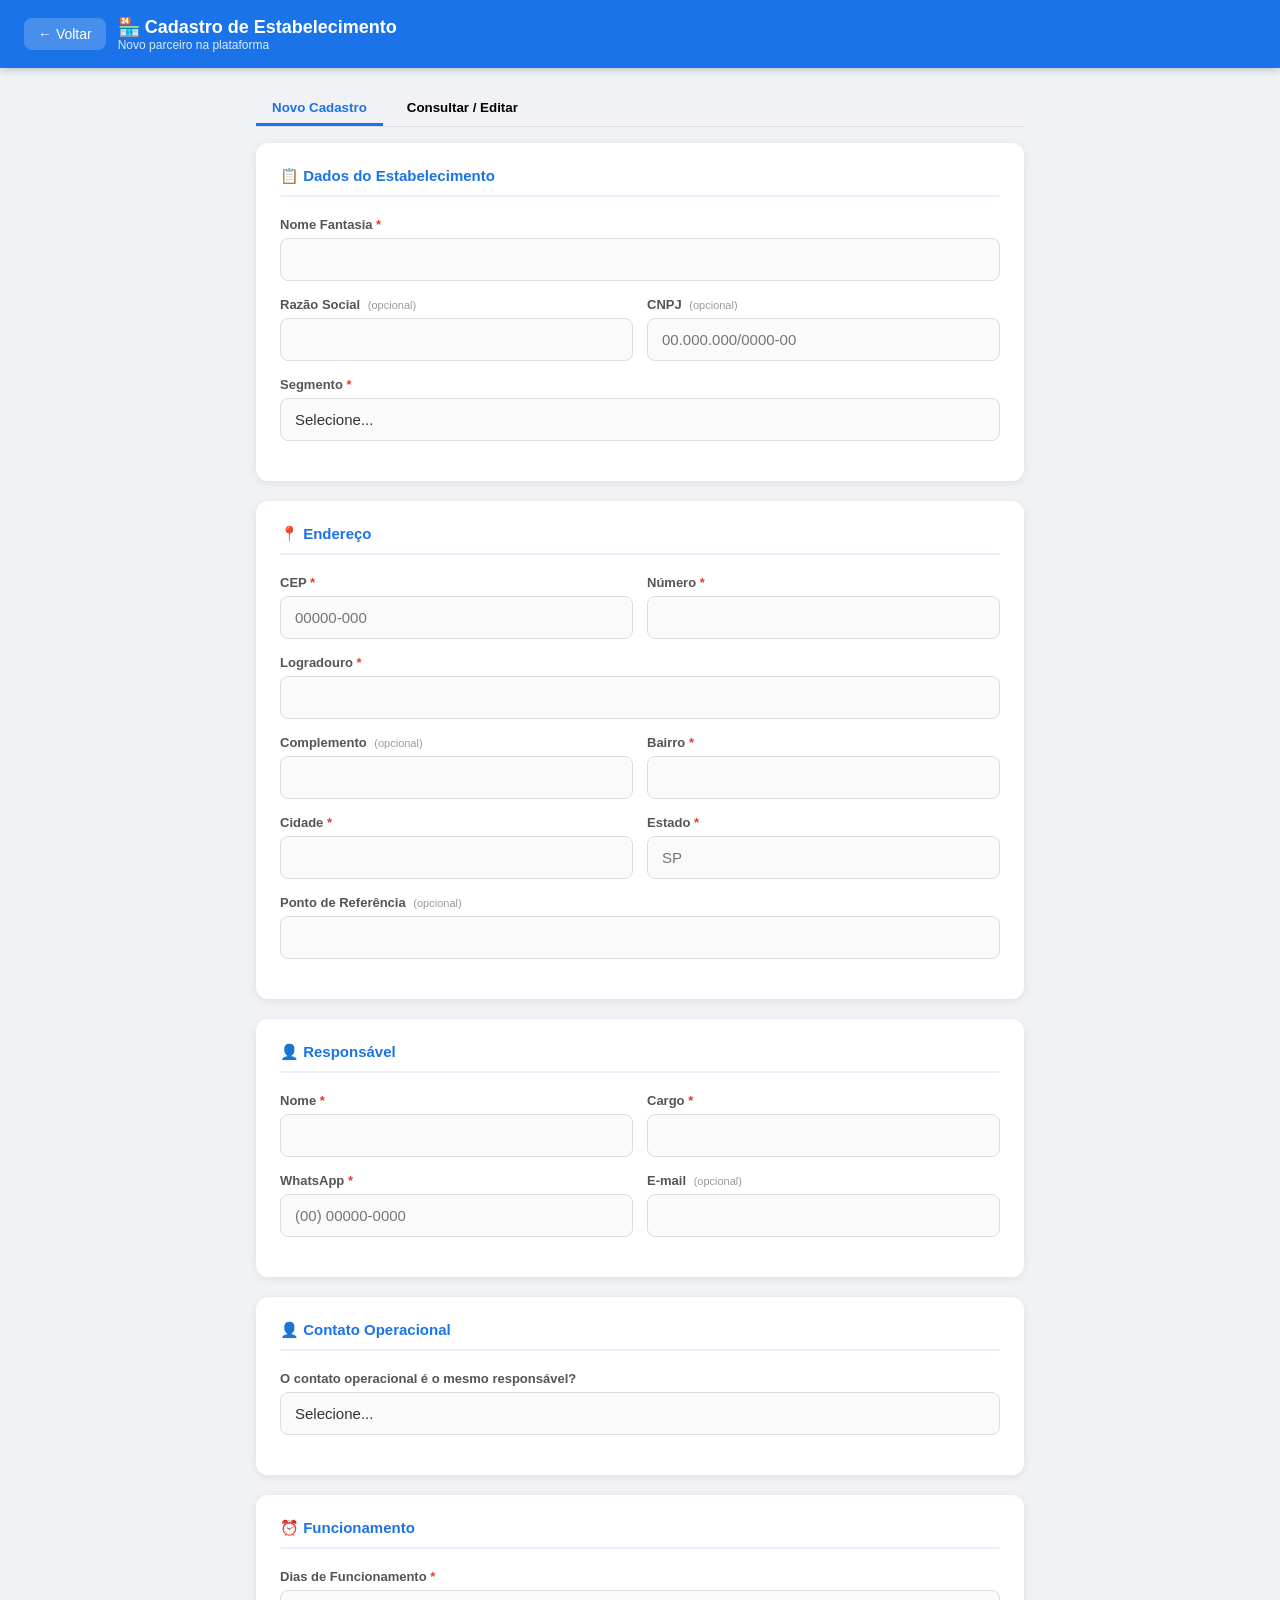
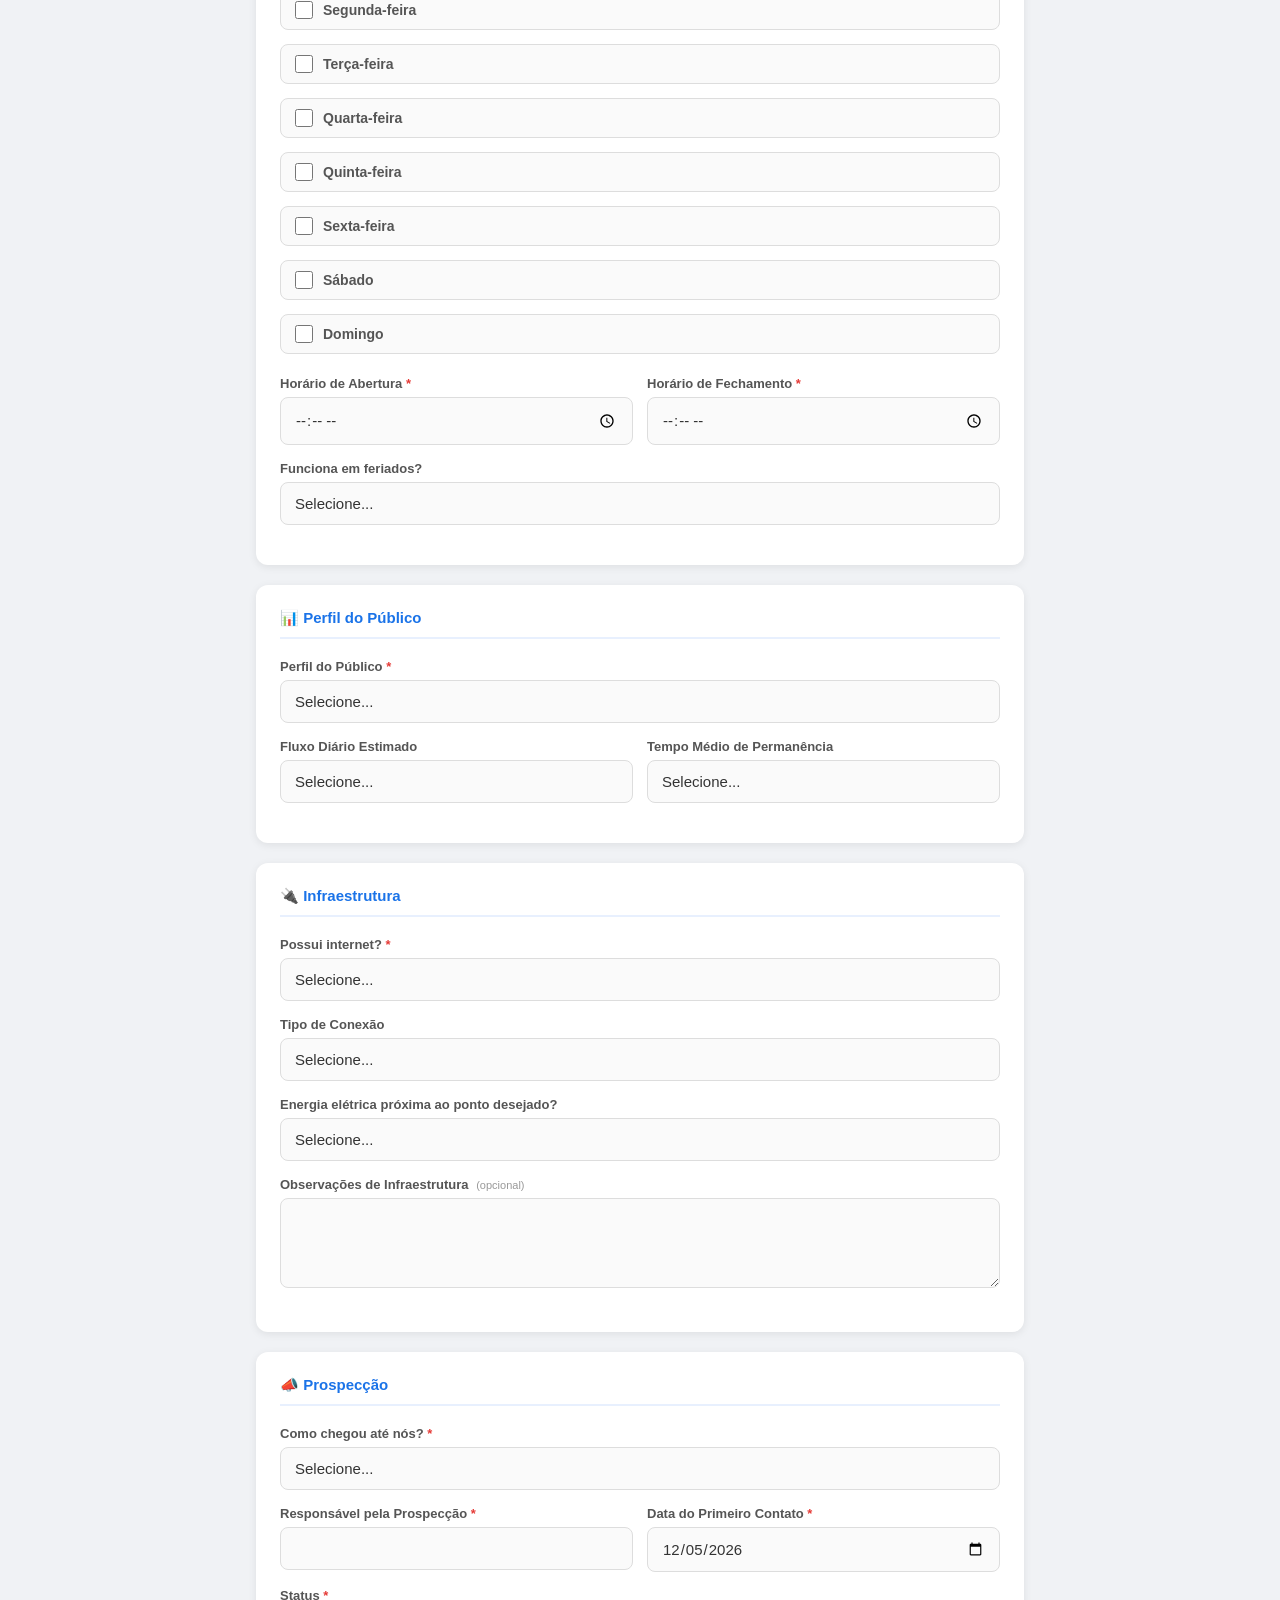
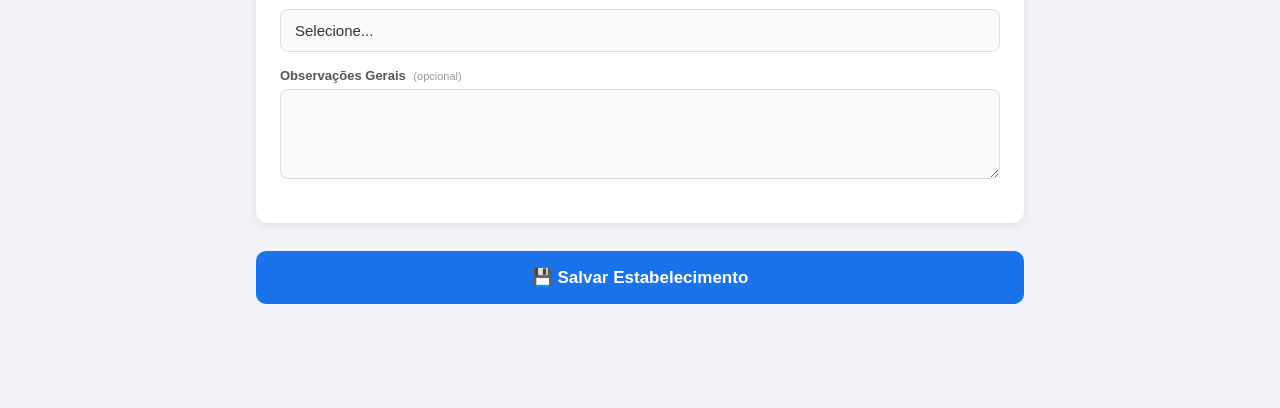
==== cadastro.html @ 08ea1323 "Update cadastro.html" ====
<!DOCTYPE html>
<html lang="pt-BR">
<head>
  <meta charset="UTF-8">
  <meta name="viewport" content="width=device-width, initial-scale=1.0">
  <title>Cadastro de Estabelecimento</title>
  <link rel="stylesheet" href="estilo.css">
  <style>
    .tabs {
      display: flex;
      gap: 8px;
      margin-bottom: 16px;
      border-bottom: 1px solid #ddd;
    }
    .tab-btn {
      padding: 8px 16px;
      border: none;
      background: transparent;
      cursor: pointer;
      font-weight: 600;
      border-bottom: 3px solid transparent;
    }
    .tab-btn.ativo {
      border-bottom-color: #1a73e8;
      color: #1a73e8;
    }
    .tab-conteudo {
      display: none;
    }
    .tab-conteudo.ativo {
      display: block;
    }
    table.listagem {
      width: 100%;
      border-collapse: collapse;
      margin-top: 8px;
      font-size: 14px;
    }
    table.listagem th, table.listagem td {
      border: 1px solid #eee;
      padding: 6px 8px;
      text-align: left;
    }
    table.listagem th {
      background: #f5f5f5;
    }
    table.listagem tr:hover {
      background: #f0f7ff;
      cursor: pointer;
    }
    .badge {
      display: inline-block;
      padding: 2px 8px;
      border-radius: 12px;
      font-size: 11px;
      background: #eee;
    }
    .badge-status {
      background: #e3f2fd;
      color: #1a73e8;
    }
    .badge-cidade {
      background: #f1f8e9;
      color: #558b2f;
    }
    .info-edicao {
      font-size: 12px;
      color: #555;
      margin-bottom: 8px;
    }
    .info-edicao span {
      font-weight: 600;
    }
    .btn-secundario {
      background: #fff;
      color: #1a73e8;
      border: 1px solid #1a73e8;
      padding: 6px 12px;
      border-radius: 4px;
      cursor: pointer;
      font-size: 13px;
      margin-left: 8px;
    }
  </style>
</head>
<body>

<div class="header">
  <button class="back-btn" onclick="location.href='index.html'">← Voltar</button>
  <div>
    <h1>🏪 Cadastro de Estabelecimento</h1>
    <div class="subtitle">Novo parceiro na plataforma</div>
  </div>
</div>

<div class="container">
  <div class="tabs">
    <button class="tab-btn ativo" data-tab="tab-novo">Novo Cadastro</button>
    <button class="tab-btn" data-tab="tab-consulta">Consultar / Editar</button>
  </div>

  <div id="alerta" class="alerta"></div>

  <!-- Aba Novo Cadastro -->
  <div id="tab-novo" class="tab-conteudo ativo">
    <div id="infoEdicao" class="info-edicao" style="display:none;">
      Editando estabelecimento <span id="infoEdicaoNome"></span> (ID: <span id="infoEdicaoId"></span>).
      <button type="button" class="btn-secundario" onclick="cancelarEdicao()">Cancelar edição</button>
    </div>

    <form id="formCadastro">

      <div class="card">
        <h2>📋 Dados do Estabelecimento</h2>
        <div class="form-group">
          <label>Nome Fantasia <span class="obrigatorio">*</span></label>
          <input type="text" id="nomeFantasia" required>
        </div>
        <div class="form-row">
          <div class="form-group">
            <label>Razão Social <span class="opcional">(opcional)</span></label>
            <input type="text" id="razaoSocial">
          </div>
          <div class="form-group">
            <label>CNPJ <span class="opcional">(opcional)</span></label>
            <input type="text" id="cnpj" placeholder="00.000.000/0000-00" maxlength="18"
              oninput="
                var v = this.value.replace(/\D/g,'').substring(0,14);
                if(v.length>12) v=v.replace(/^(\d{2})(\d{3})(\d{3})(\d{4})(\d{2})$/,'$1.$2.$3/$4-$5');
                else if(v.length>8) v=v.replace(/^(\d{2})(\d{3})(\d{3})(\d+)$/,'$1.$2.$3/$4');
                else if(v.length>5) v=v.replace(/^(\d{2})(\d{3})(\d+)$/,'$1.$2.$3');
                else if(v.length>2) v=v.replace(/^(\d{2})(\d+)$/,'$1.$2');
                this.value=v;
              ">
          </div>
        </div>
        <div class="form-group">
          <label>Segmento <span class="obrigatorio">*</span></label>
          <select id="segmento" required>
            <option value="">Selecione...</option>
            <option>Restaurante</option>
            <option>Lanchonete / Fast Food</option>
            <option>Padaria / Confeitaria</option>
            <option>Bar / Pub</option>
            <option>Salão de Beleza / Barbearia</option>
            <option>Academia / Fitness</option>
            <option>Clínica / Consultório</option>
            <option>Farmácia</option>
            <option>Supermercado / Mercado</option>
            <option>Loja de Roupas / Calçados</option>
            <option>Pet Shop</option>
            <option>Escola / Curso</option>
            <option>Hotel / Pousada</option>
            <option>Outro</option>
          </select>
        </div>
      </div>

      <div class="card">
        <h2>📍 Endereço</h2>
        <div class="form-row">
          <div class="form-group">
            <label>CEP <span class="obrigatorio">*</span></label>
            <input type="text" id="cep" required placeholder="00000-000" maxlength="9"
              oninput="
                var v = this.value.replace(/\D/g,'').substring(0,8);
                if(v.length>5) v=v.replace(/^(\d{5})(\d+)$/,'$1-$2');
                this.value=v;
                if(v.replace(/\D/g,'').length===8){
                  fetch('https://viacep.com.br/ws/'+v.replace(/\D/g,'')+'/json/')
                  .then(function(r){return r.json();})
                  .then(function(d){
                    if(!d.erro){
                      document.getElementById('logradouro').value=d.logradouro||'';
                      document.getElementById('bairro').value=d.bairro||'';
                      document.getElementById('cidade').value=d.localidade||'';
                      document.getElementById('estado').value=d.uf||'';
                      document.getElementById('numero').focus();
                    }
                  });
                }
              ">
          </div>
          <div class="form-group">
            <label>Número <span class="obrigatorio">*</span></label>
            <input type="text" id="numero" required>
          </div>
        </div>
        <div class="form-group">
          <label>Logradouro <span class="obrigatorio">*</span></label>
          <input type="text" id="logradouro" required>
        </div>
        <div class="form-row">
          <div class="form-group">
            <label>Complemento <span class="opcional">(opcional)</span></label>
            <input type="text" id="complemento">
          </div>
          <div class="form-group">
            <label>Bairro <span class="obrigatorio">*</span></label>
            <input type="text" id="bairro" required>
          </div>
        </div>
        <div class="form-row">
          <div class="form-group">
            <label>Cidade <span class="obrigatorio">*</span></label>
            <input type="text" id="cidade" required>
          </div>
          <div class="form-group">
            <label>Estado <span class="obrigatorio">*</span></label>
            <input type="text" id="estado" required maxlength="2" placeholder="SP">
          </div>
        </div>
        <div class="form-group">
          <label>Ponto de Referência <span class="opcional">(opcional)</span></label>
          <input type="text" id="pontoReferencia">
        </div>
      </div>

      <div class="card">
        <h2>👤 Responsável</h2>
        <div class="form-row">
          <div class="form-group">
            <label>Nome <span class="obrigatorio">*</span></label>
            <input type="text" id="nomeResponsavel" required>
          </div>
          <div class="form-group">
            <label>Cargo <span class="obrigatorio">*</span></label>
            <input type="text" id="cargoResponsavel" required>
          </div>
        </div>
        <div class="form-row">
          <div class="form-group">
            <label>WhatsApp <span class="obrigatorio">*</span></label>
            <input type="text" id="whatsappResponsavel" required placeholder="(00) 00000-0000" maxlength="15"
              oninput="
                var v = this.value.replace(/\D/g,'').substring(0,11);
                if(v.length===0){this.value='';return;}
                if(v.length<=2) v='('+v;
                else if(v.length<=6) v='('+v.substring(0,2)+') '+v.substring(2);
                else if(v.length<=10) v='('+v.substring(0,2)+') '+v.substring(2,6)+'-'+v.substring(6);
                else v='('+v.substring(0,2)+') '+v.substring(2,7)+'-'+v.substring(7);
                this.value=v;
              ">
          </div>
          <div class="form-group">
            <label>E-mail <span class="opcional">(opcional)</span></label>
            <input type="email" id="emailResponsavel">
          </div>
        </div>
      </div>

      <div class="card">
        <h2>👤 Contato Operacional</h2>
        <div class="form-group">
          <label>O contato operacional é o mesmo responsável?</label>
          <select id="contatoOpMesmo" onchange="
            document.getElementById('camposContatoOp').style.display =
              this.value === 'Não' ? 'block' : 'none';
          ">
            <option value="">Selecione...</option>
            <option value="Sim">Sim</option>
            <option value="Não">Não, informar outro contato</option>
          </select>
        </div>
        <div id="camposContatoOp" style="display:none;">
          <div class="form-row">
            <div class="form-group">
              <label>Nome do Contato Operacional</label>
              <input type="text" id="nomeContatoOp">
            </div>
            <div class="form-group">
              <label>Cargo</label>
              <input type="text" id="cargoContatoOp">
            </div>
          </div>
          <div class="form-row">
            <div class="form-group">
              <label>WhatsApp</label>
              <input type="text" id="whatsappContatoOp" placeholder="(00) 00000-0000" maxlength="15"
                oninput="
                  var v = this.value.replace(/\D/g,'').substring(0,11);
                  if(v.length===0){this.value='';return;}
                  if(v.length<=2) v='('+v;
                  else if(v.length<=6) v='('+v.substring(0,2)+') '+v.substring(2);
                  else if(v.length<=10) v='('+v.substring(0,2)+') '+v.substring(2,6)+'-'+v.substring(6);
                  else v='('+v.substring(0,2)+') '+v.substring(2,7)+'-'+v.substring(7);
                  this.value=v;
                ">
            </div>
            <div class="form-group">
              <label>E-mail <span class="opcional">(opcional)</span></label>
              <input type="email" id="emailContatoOp">
            </div>
          </div>
        </div>
      </div>

      <div class="card">
        <h2>⏰ Funcionamento</h2>
        <div class="form-group">
          <label>Dias de Funcionamento <span class="obrigatorio">*</span></label>
          <div class="checkbox-group">
            <label class="checkbox-item"><input type="checkbox" name="dias" value="Segunda"> Segunda-feira</label>
            <label class="checkbox-item"><input type="checkbox" name="dias" value="Terça"> Terça-feira</label>
            <label class="checkbox-item"><input type="checkbox" name="dias" value="Quarta"> Quarta-feira</label>
            <label class="checkbox-item"><input type="checkbox" name="dias" value="Quinta"> Quinta-feira</label>
            <label class="checkbox-item"><input type="checkbox" name="dias" value="Sexta"> Sexta-feira</label>
            <label class="checkbox-item"><input type="checkbox" name="dias" value="Sábado"> Sábado</label>
            <label class="checkbox-item"><input type="checkbox" name="dias" value="Domingo"> Domingo</label>
          </div>
        </div>
        <div class="form-row">
          <div class="form-group">
            <label>Horário de Abertura <span class="obrigatorio">*</span></label>
            <input type="time" id="horarioAbertura" required>
          </div>
          <div class="form-group">
            <label>Horário de Fechamento <span class="obrigatorio">*</span></label>
            <input type="time" id="horarioFechamento" required>
          </div>
        </div>
        <div class="form-group">
          <label>Funciona em feriados?</label>
          <select id="feriados">
            <option value="">Selecione...</option>
            <option>Sim, normalmente</option>
            <option>Sim, em horário reduzido</option>
            <option>Não</option>
            <option>Depende do feriado</option>
          </select>
        </div>
      </div>

      <div class="card">
        <h2>📊 Perfil do Público</h2>
        <div class="form-group">
          <label>Perfil do Público <span class="obrigatorio">*</span></label>
          <select id="perfilPublico" required>
            <option value="">Selecione...</option>
            <option>Classe A/B</option>
            <option>Classe B/C</option>
            <option>Classe C/D</option>
            <option>Misto</option>
          </select>
        </div>
        <div class="form-row">
          <div class="form-group">
            <label>Fluxo Diário Estimado</label>
            <select id="fluxoDiario">
              <option value="">Selecione...</option>
              <option>Até 50 pessoas</option>
              <option>50 a 100 pessoas</option>
              <option>100 a 300 pessoas</option>
              <option>300 a 500 pessoas</option>
              <option>Mais de 500 pessoas</option>
            </select>
          </div>
          <div class="form-group">
            <label>Tempo Médio de Permanência</label>
            <select id="tempoPermanencia">
              <option value="">Selecione...</option>
              <option>Menos de 5 minutos</option>
              <option>5 a 15 minutos</option>
              <option>15 a 30 minutos</option>
              <option>30 a 60 minutos</option>
              <option>Mais de 1 hora</option>
            </select>
          </div>
        </div>
      </div>

      <div class="card">
        <h2>🔌 Infraestrutura</h2>
        <div class="form-group">
          <label>Possui internet? <span class="obrigatorio">*</span></label>
          <select id="internet" required>
            <option value="">Selecione...</option>
            <option>Sim</option>
            <option>Não</option>
            <option>Não sei</option>
          </select>
        </div>
        <div class="form-group">
          <label>Tipo de Conexão</label>
          <select id="tipoConexao">
            <option value="">Selecione...</option>
            <option>Wi-Fi</option>
            <option>Cabo (Ethernet)</option>
            <option>Ambos</option>
            <option>4G/5G</option>
          </select>
        </div>
        <div class="form-group">
          <label>Energia elétrica próxima ao ponto desejado?</label>
          <select id="energiaProxima">
            <option value="">Selecione...</option>
            <option>Sim</option>
            <option>Não</option>
            <option>Não sei</option>
          </select>
        </div>
        <div class="form-group">
          <label>Observações de Infraestrutura <span class="opcional">(opcional)</span></label>
          <textarea id="obsInfraestrutura"></textarea>
        </div>
      </div>

      <div class="card">
        <h2>📣 Prospecção</h2>
        <div class="form-group">
          <label>Como chegou até nós? <span class="obrigatorio">*</span></label>
          <select id="comoChegou" required>
            <option value="">Selecione...</option>
            <option>Indicação</option>
            <option>Prospecção ativa</option>
            <option>Redes sociais</option>
            <option>Google</option>
            <option>Evento</option>
            <option>Outro</option>
          </select>
        </div>
        <div class="form-row">
          <div class="form-group">
            <label>Responsável pela Prospecção <span class="obrigatorio">*</span></label>
            <input type="text" id="responsavelProspeccao" required>
          </div>
          <div class="form-group">
            <label>Data do Primeiro Contato <span class="obrigatorio">*</span></label>
            <input type="date" id="dataPrimeiroContato" required>
          </div>
        </div>
        <div class="form-group">
          <label>Status <span class="obrigatorio">*</span></label>
          <select id="status" required>
            <option value="">Selecione...</option>
            <option>Lead</option>
            <option>Em negociação</option>
            <option>Contrato assinado</option>
            <option>Instalado e ativo</option>
            <option>Cancelado</option>
            <option>Sem interesse</option>
          </select>
        </div>
        <div class="form-group">
          <label>Observações Gerais <span class="opcional">(opcional)</span></label>
          <textarea id="observacoesGerais"></textarea>
        </div>
      </div>

      <button type="submit" class="btn-submit" id="btnSubmit">💾 Salvar Estabelecimento</button>
    </form>
  </div>

  <!-- Aba Consulta -->
  <div id="tab-consulta" class="tab-conteudo">
    <div class="card">
      <h2>📚 Estabelecimentos Cadastrados</h2>
      <div class="form-row">
        <div class="form-group">
          <label>Filtrar por nome</label>
          <input type="text" id="filtroNome" placeholder="Digite parte do nome">
        </div>
        <div class="form-group">
          <label>Filtrar por cidade</label>
          <input type="text" id="filtroCidade" placeholder="Digite parte da cidade">
        </div>
      </div>
      <div id="listaContainer">
        <table class="listagem" id="tabelaEstabelecimentos">
          <thead>
            <tr>
              <th>ID</th>
              <th>Nome Fantasia</th>
              <th>Cidade/UF</th>
              <th>Segmento</th>
              <th>Status</th>
            </tr>
          </thead>
          <tbody>
            <tr><td colspan="5">Carregando...</td></tr>
          </tbody>
        </table>
        <div class="hint">Clique em uma linha para carregar o cadastro na aba "Novo Cadastro" e editar.</div>
      </div>
    </div>
  </div>
</div>

<script>
  var API_URL = 'https://script.google.com/macros/s/AKfycbwtA46Q55_pTTPzTh9aXjQh2syF27IYWk0ZRO50KNhCmEdfOQtKqZ8pKazn7l9mvFuAeg/exec';

  var linhaEmEdicao = null;
  var idEmEdicao    = null;

  document.getElementById('dataPrimeiroContato').value =
    new Date().toISOString().split('T')[0];

  function getCheckboxValues(name) {
    return Array.from(document.querySelectorAll('input[name="' + name + '"]:checked'))
      .map(function(cb) { return cb.value; }).join(', ');
  }

  function setCheckboxValues(name, csv) {
    var valores = (csv || '').split(',').map(function(v){return v.trim();}).filter(Boolean);
    document.querySelectorAll('input[name="' + name + '"]').forEach(function(cb){
      cb.checked = valores.indexOf(cb.value) !== -1;
    });
  }

  function trocarTab(idTab) {
    document.querySelectorAll('.tab-btn').forEach(function(b){
      b.classList.toggle('ativo', b.dataset.tab === idTab);
    });
    document.querySelectorAll('.tab-conteudo').forEach(function(div){
      div.classList.toggle('ativo', div.id === idTab);
    });
  }

  document.querySelectorAll('.tab-btn').forEach(function(btn){
    btn.addEventListener('click', function(){
      trocarTab(this.dataset.tab);
    });
  });

  function cancelarEdicao() {
    linhaEmEdicao = null;
    idEmEdicao    = null;
    document.getElementById('infoEdicao').style.display = 'none';
    document.getElementById('formCadastro').reset();
    document.getElementById('camposContatoOp').style.display = 'none';
    document.getElementById('dataPrimeiroContato').value =
      new Date().toISOString().split('T')[0];
    document.getElementById('btnSubmit').textContent = '💾 Salvar Estabelecimento';
  }

  function carregarListaEstabelecimentos() {
    var tbody = document.querySelector('#tabelaEstabelecimentos tbody');
    tbody.innerHTML = '<tr><td colspan="5">Carregando...</td></tr>';

    fetch(API_URL, { method: 'POST', body: JSON.stringify({ acao: 'listarEstabelecimentos' }) })
      .then(function(r){ return r.json(); })
      .then(function(resp){
        if (!resp.sucesso) {
          tbody.innerHTML = '<tr><td colspan="5">Erro ao carregar: ' + resp.mensagem + '</td></tr>';
          return;
        }
        var lista = resp.estabelecimentos || [];
        if (lista.length === 0) {
          tbody.innerHTML = '<tr><td colspan="5">Nenhum estabelecimento cadastrado.</td></tr>';
          return;
        }
        renderTabela(lista);
      })
      .catch(function(err){
        tbody.innerHTML = '<tr><td colspan="5">Erro: ' + err.message + '</td></tr>';
      });
  }

  var listaGlobalEst = [];

  function renderTabela(lista) {
    listaGlobalEst = lista;
    var tbody = document.querySelector('#tabelaEstabelecimentos tbody');
    tbody.innerHTML = '';
    lista.forEach(function(est){
      var tr = document.createElement('tr');
      tr.innerHTML =
        '<td>' + est.id + '</td>' +
        '<td>' + est.nome + '</td>' +
        '<td><span class="badge badge-cidade">' + (est.cidade || '-') + ' / ' + (est.estado || '-') + '</span></td>' +
        '<td>' + (est.segmento || '-') + '</td>' +
        '<td><span class="badge badge-status">' + (est.status || '-') + '</span></td>';
      tr.addEventListener('click', function(){
        editarEstabelecimento(est.linha, est.id, est.nome);
      });
      tbody.appendChild(tr);
    });
  }

  document.getElementById('filtroNome').addEventListener('input', aplicarFiltros);
  document.getElementById('filtroCidade').addEventListener('input', aplicarFiltros);

  function aplicarFiltros() {
    var nome   = document.getElementById('filtroNome').value.toLowerCase();
    var cidade = document.getElementById('filtroCidade').value.toLowerCase();
    var filtrada = listaGlobalEst.filter(function(e){
      var okNome   = !nome   || (e.nome   || '').toLowerCase().indexOf(nome)   !== -1;
      var okCidade = !cidade || (e.cidade || '').toLowerCase().indexOf(cidade) !== -1;
      return okNome && okCidade;
    });
    renderTabela(filtrada);
  }

  function editarEstabelecimento(linha, id, nome) {
    fetch(API_URL, { method: 'POST', body: JSON.stringify({ acao: 'buscarEstabelecimento', linha: linha }) })
      .then(function(r){ return r.json(); })
      .then(function(d){
        if (!d.sucesso) {
          alert('Erro ao carregar estabelecimento: ' + d.mensagem);
          return;
        }
        linhaEmEdicao = linha;
        idEmEdicao    = id;

        document.getElementById('infoEdicao').style.display = 'block';
        document.getElementById('infoEdicaoNome').textContent = nome;
        document.getElementById('infoEdicaoId').textContent   = id;
        document.getElementById('btnSubmit').textContent = '💾 Salvar Alterações';

        document.getElementById('nomeFantasia').value      = d['Nome Fantasia'] || '';
        document.getElementById('razaoSocial').value       = d['Razão Social'] || '';
        document.getElementById('cnpj').value              = d['CNPJ'] || '';
        document.getElementById('segmento').value          = d['Segmento'] || '';
        document.getElementById('cep').value               = d['CEP'] || '';
        document.getElementById('logradouro').value        = d['Logradouro'] || '';
        document.getElementById('numero').value            = d['Número'] || '';
        document.getElementById('complemento').value       = d['Complemento'] || '';
        document.getElementById('bairro').value            = d['Bairro'] || '';
        document.getElementById('cidade').value            = d['Cidade'] || '';
        document.getElementById('estado').value            = d['Estado'] || '';
        document.getElementById('pontoReferencia').value   = d['Ponto Referência'] || '';
        document.getElementById('nomeResponsavel').value   = d['Nome Responsável'] || '';
        document.getElementById('cargoResponsavel').value  = d['Cargo Responsável'] || '';
        document.getElementById('whatsappResponsavel').value = d['WhatsApp'] || '';
        document.getElementById('emailResponsavel').value  = d['Email'] || '';
        document.getElementById('contatoOpMesmo').value    = d['Contato Op Mesmo'] || '';

        document.getElementById('camposContatoOp').style.display =
          (d['Contato Op Mesmo'] === 'Não') ? 'block' : 'none';

        document.getElementById('nomeContatoOp').value     = d['Nome Contato Op'] || '';
        document.getElementById('cargoContatoOp').value    = d['Cargo Contato Op'] || '';
        document.getElementById('whatsappContatoOp').value = d['WhatsApp Op'] || '';
        document.getElementById('emailContatoOp').value    = d['Email Op'] || '';
        setCheckboxValues('dias', d['Dias Funcionamento'] || '');
        document.getElementById('horarioAbertura').value   = d['Abertura'] || '';
        document.getElementById('horarioFechamento').value = d['Fechamento'] || '';
        document.getElementById('feriados').value          = d['Feriados'] || '';
        document.getElementById('perfilPublico').value     = d['Perfil Público'] || '';
        document.getElementById('fluxoDiario').value       = d['Fluxo Diário'] || '';
        document.getElementById('tempoPermanencia').value  = d['Tempo Permanência'] || '';
        document.getElementById('internet').value          = d['Internet'] || '';
        document.getElementById('tipoConexao').value       = d['Tipo Conexão'] || '';
        document.getElementById('energiaProxima').value    = d['Energia Próxima'] || '';
        document.getElementById('obsInfraestrutura').value = d['Obs Infraestrutura'] || '';
        document.getElementById('comoChegou').value        = d['Como Chegou'] || '';
        document.getElementById('responsavelProspeccao').value = d['Responsável Prospecção'] || '';
        document.getElementById('dataPrimeiroContato').value   = d['Data Primeiro Contato'] || '';
        document.getElementById('status').value            = d['Status'] || '';
        document.getElementById('observacoesGerais').value = d['Observações'] || '';

        trocarTab('tab-novo');
        window.scrollTo(0, 0);
      })
      .catch(function(err){
        alert('Erro ao buscar dados: ' + err.message);
      });
  }

  document.getElementById('formCadastro').addEventListener('submit', function(e) {
    e.preventDefault();
    var btn    = document.getElementById('btnSubmit');
    var alerta = document.getElementById('alerta');
    alerta.style.display = 'none';
    btn.disabled = true;
    btn.innerHTML = '<span class="loading"></span> Salvando...';

    var dados = {
      acao:                  linhaEmEdicao ? 'atualizarEstabelecimento' : 'salvarEstabelecimento',
      linha:                 linhaEmEdicao,
      nomeFantasia:          document.getElementById('nomeFantasia').value,
      razaoSocial:           document.getElementById('razaoSocial').value,
      cnpj:                  document.getElementById('cnpj').value,
      segmento:              document.getElementById('segmento').value,
      cep:                   document.getElementById('cep').value,
      logradouro:            document.getElementById('logradouro').value,
      numero:                document.getElementById('numero').value,
      complemento:           document.getElementById('complemento').value,
      bairro:                document.getElementById('bairro').value,
      cidade:                document.getElementById('cidade').value,
      estado:                document.getElementById('estado').value,
      pontoReferencia:       document.getElementById('pontoReferencia').value,
      nomeResponsavel:       document.getElementById('nomeResponsavel').value,
      cargoResponsavel:      document.getElementById('cargoResponsavel').value,
      whatsappResponsavel:   document.getElementById('whatsappResponsavel').value,
      emailResponsavel:      document.getElementById('emailResponsavel').value,
      contatoOpMesmo:        document.getElementById('contatoOpMesmo').value,
      nomeContatoOp:         document.getElementById('nomeContatoOp').value,
      cargoContatoOp:        document.getElementById('cargoContatoOp').value,
      whatsappContatoOp:     document.getElementById('whatsappContatoOp').value,
      emailContatoOp:        document.getElementById('emailContatoOp').value,
      diasFuncionamento:     getCheckboxValues('dias'),
      horarioAbertura:       document.getElementById('horarioAbertura').value,
      horarioFechamento:     document.getElementById('horarioFechamento').value,
      feriados:              document.getElementById('feriados').value,
      perfilPublico:         document.getElementById('perfilPublico').value,
      fluxoDiario:           document.getElementById('fluxoDiario').value,
      tempoPermanencia:      document.getElementById('tempoPermanencia').value,
      internet:              document.getElementById('internet').value,
      tipoConexao:           document.getElementById('tipoConexao').value,
      energiaProxima:        document.getElementById('energiaProxima').value,
      obsInfraestrutura:     document.getElementById('obsInfraestrutura').value,
      comoChegou:            document.getElementById('comoChegou').value,
      responsavelProspeccao: document.getElementById('responsavelProspeccao').value,
      dataPrimeiroContato:   document.getElementById('dataPrimeiroContato').value,
      status:                document.getElementById('status').value,
      observacoesGerais:     document.getElementById('observacoesGerais').value
    };

    fetch(API_URL, { method: 'POST', body: JSON.stringify(dados) })
      .then(function(r) { return r.json(); })
      .then(function(resultado) {
        if (resultado.sucesso) {
          alerta.className = 'alerta sucesso';
          alerta.innerHTML = '✅ ' + resultado.mensagem + (resultado.id ? ' | ID: ' + resultado.id : '');
          if (linhaEmEdicao) {
            carregarListaEstabelecimentos();
          } else {
            document.getElementById('formCadastro').reset();
            document.getElementById('camposContatoOp').style.display = 'none';
            document.getElementById('dataPrimeiroContato').value =
              new Date().toISOString().split('T')[0];
            carregarListaEstabelecimentos();
          }
          cancelarEdicao();
        } else {
          alerta.className = 'alerta erro';
          alerta.innerHTML = '❌ ' + resultado.mensagem;
        }
        alerta.style.display = 'block';
        window.scrollTo(0, 0);
        btn.disabled = false;
        btn.innerHTML = '💾 Salvar Estabelecimento';
      })
      .catch(function(err) {
        alerta.className = 'alerta erro';
        alerta.innerHTML = '❌ Erro de conexão: ' + err.message;
        alerta.style.display = 'block';
        btn.disabled = false;
        btn.innerHTML = '💾 Salvar Estabelecimento';
      });
  });

  carregarListaEstabelecimentos();
</script>
</body>
</html>
---- estilo.css ----
* { box-sizing: border-box; margin: 0; padding: 0; }
body { font-family: 'Segoe UI', sans-serif; background: #f0f2f5; color: #333; }
.header { background: #1a73e8; color: white; padding: 16px 24px; display: flex; align-items: center; gap: 12px; position: sticky; top: 0; z-index: 100; box-shadow: 0 2px 8px rgba(0,0,0,0.2); }
.header h1 { font-size: 18px; font-weight: 600; }
.header .subtitle { font-size: 12px; opacity: 0.85; }
.back-btn { background: rgba(255,255,255,0.2); border: none; color: white; padding: 8px 14px; border-radius: 8px; cursor: pointer; font-size: 14px; }
.container { max-width: 800px; margin: 24px auto; padding: 0 16px 80px; }
.grid { display: grid; grid-template-columns: 1fr 1fr; gap: 16px; margin-top: 8px; }
.card { background: white; border-radius: 12px; padding: 24px; margin-bottom: 20px; box-shadow: 0 2px 8px rgba(0,0,0,0.08); }
.card h2 { font-size: 15px; color: #1a73e8; margin-bottom: 20px; padding-bottom: 10px; border-bottom: 2px solid #e8f0fe; }
.card-menu { background: white; border-radius: 12px; padding: 24px; box-shadow: 0 2px 8px rgba(0,0,0,0.08); cursor: pointer; text-align: center; transition: transform 0.2s; }
.card-menu:hover { transform: translateY(-2px); box-shadow: 0 6px 16px rgba(0,0,0,0.12); }
.card-menu .icone { font-size: 48px; margin-bottom: 12px; }
.card-menu h2 { font-size: 16px; color: #1a73e8; margin-bottom: 8px; border: none; padding: 0; }
.card-menu p { color: #888; font-size: 13px; }
.form-group { margin-bottom: 16px; }
label { display: block; font-size: 13px; font-weight: 600; color: #555; margin-bottom: 6px; }
.obrigatorio { color: #e53935; }
.opcional { font-size: 11px; color: #999; font-weight: normal; margin-left: 4px; }
.hint { font-size: 12px; color: #999; margin-top: 4px; }
input[type="text"], input[type="email"], input[type="date"], input[type="time"], input[type="number"], select, textarea { width: 100%; padding: 12px 14px; border: 1.5px solid #ddd; border-radius: 8px; font-size: 15px; color: #333; background: #fafafa; -webkit-appearance: none; appearance: none; font-family: inherit; }
input:focus, select:focus, textarea:focus { border-color: #1a73e8; outline: none; background: white; box-shadow: 0 0 0 3px rgba(26,115,232,0.12); }
textarea { resize: vertical; min-height: 90px; }
.form-row { display: grid; grid-template-columns: 1fr 1fr; gap: 14px; }
@media (max-width: 600px) { .form-row { grid-template-columns: 1fr; } .grid { grid-template-columns: 1fr; } }
.checkbox-group, .radio-group { display: flex; flex-direction: column; gap: 8px; }
.checkbox-item, .radio-item { display: flex; align-items: center; gap: 10px; padding: 10px 14px; border: 1.5px solid #ddd; border-radius: 8px; background: #fafafa; cursor: pointer; font-size: 14px; }
.checkbox-item:hover, .radio-item:hover { border-color: #1a73e8; background: #e8f0fe; }
.checkbox-item input, .radio-item input { width: 18px; height: 18px; cursor: pointer; }
.secao-ponto { border: 2px dashed #1a73e8; border-radius: 12px; padding: 20px; margin-bottom: 16px; background: #f8faff; }
.secao-ponto h3 { color: #1a73e8; margin-bottom: 16px; font-size: 15px; }
.btn-add-ponto { width: 100%; padding: 14px; border: 2px dashed #1a73e8; border-radius: 8px; background: white; color: #1a73e8; font-size: 15px; font-weight: 600; cursor: pointer; margin-bottom: 20px; }
.btn-add-ponto:hover { background: #e8f0fe; }
.btn-remove { background: #fce8e6; color: #c62828; border: none; padding: 8px 14px; border-radius: 6px; font-size: 13px; cursor: pointer; margin-bottom: 12px; font-weight: 600; }
.btn-submit { width: 100%; padding: 16px; background: #1a73e8; color: white; border: none; border-radius: 10px; font-size: 17px; font-weight: 700; cursor: pointer; margin-top: 8px; font-family: inherit; }
.btn-submit:hover { background: #1557b0; }
.btn-submit:disabled { background: #aaa; cursor: not-allowed; }
.alerta { padding: 14px 18px; border-radius: 8px; margin-bottom: 20px; font-size: 15px; font-weight: 500; display: none; }
.alerta.sucesso { background: #e6f4ea; color: #1e7e34; border: 1px solid #a8d5b5; }
.alerta.erro { background: #fce8e6; color: #c62828; border: 1px solid #f5c6c6; }
.loading { display: inline-block; width: 16px; height: 16px; border: 3px solid rgba(255,255,255,0.4); border-top-color: white; border-radius: 50%; animation: spin 0.7s linear infinite; margin-right: 8px; vertical-align: middle; }
@keyframes spin { to { transform: rotate(360deg); } }
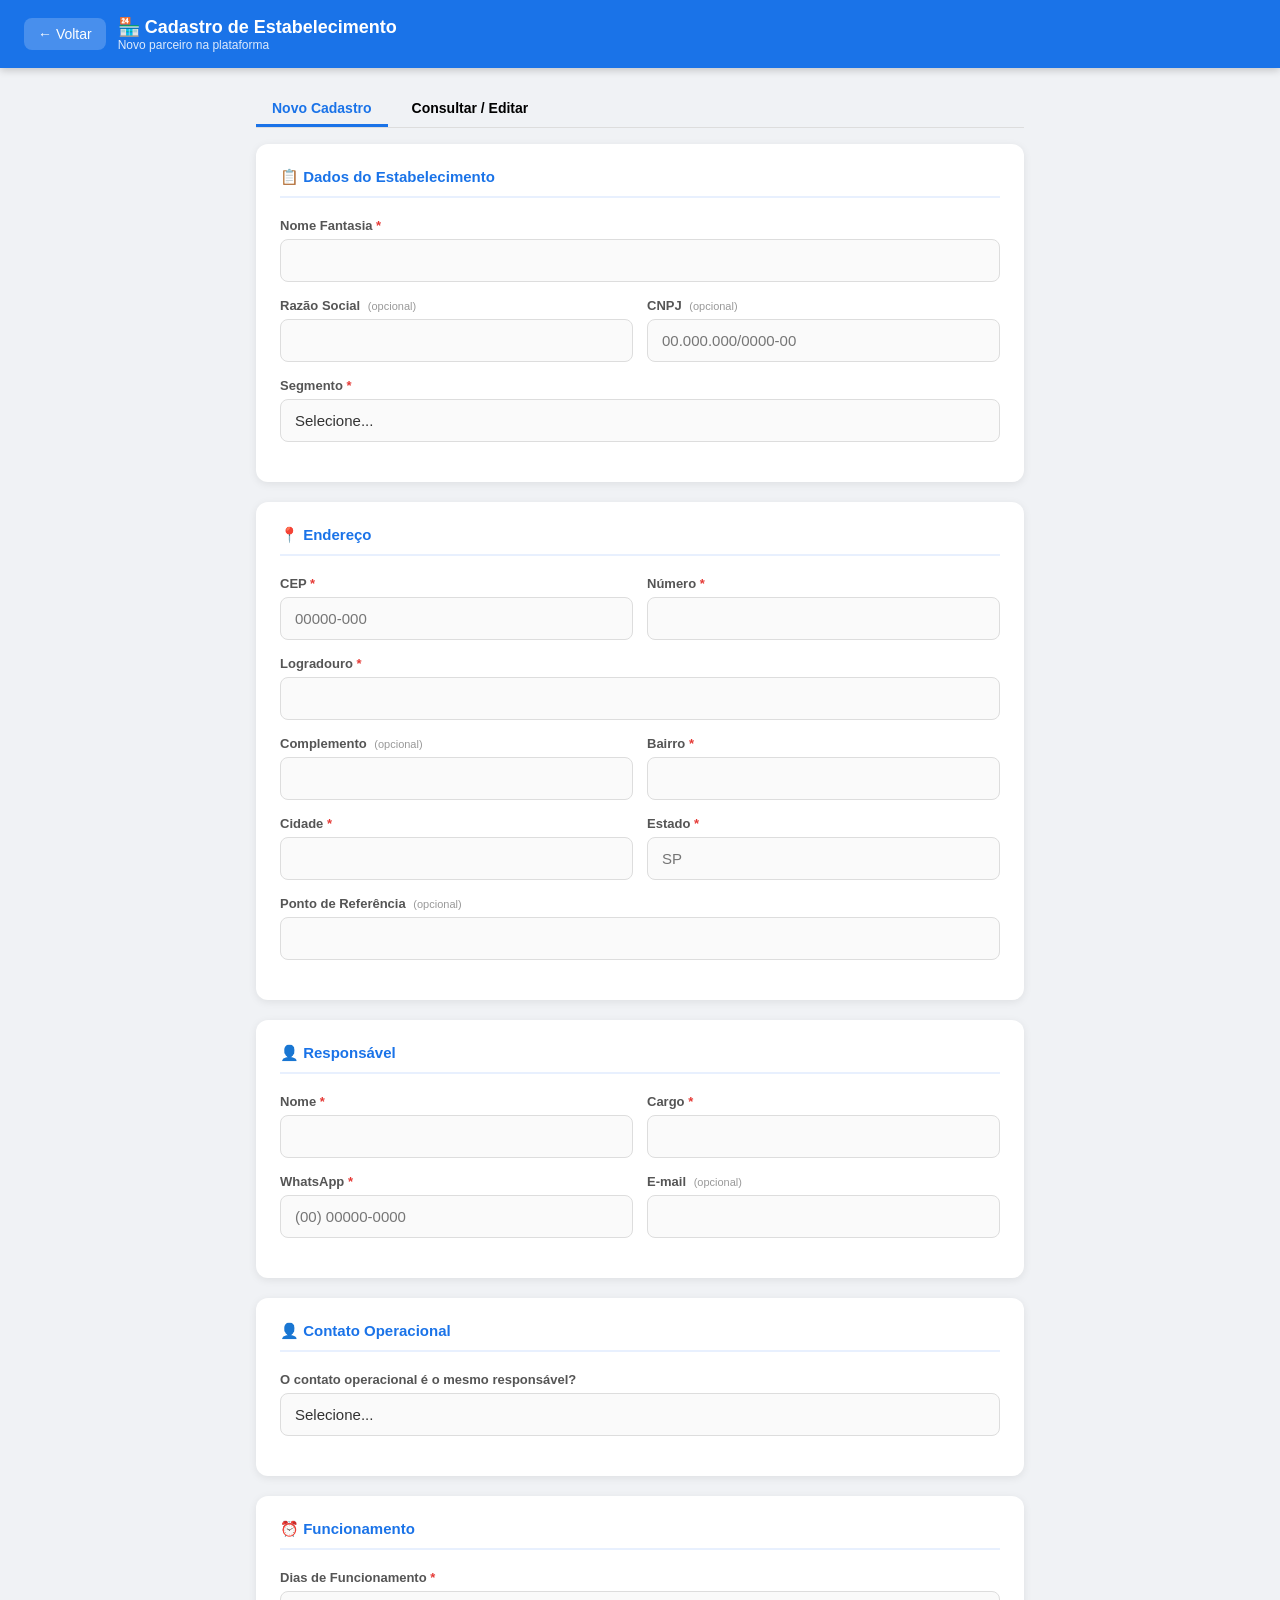
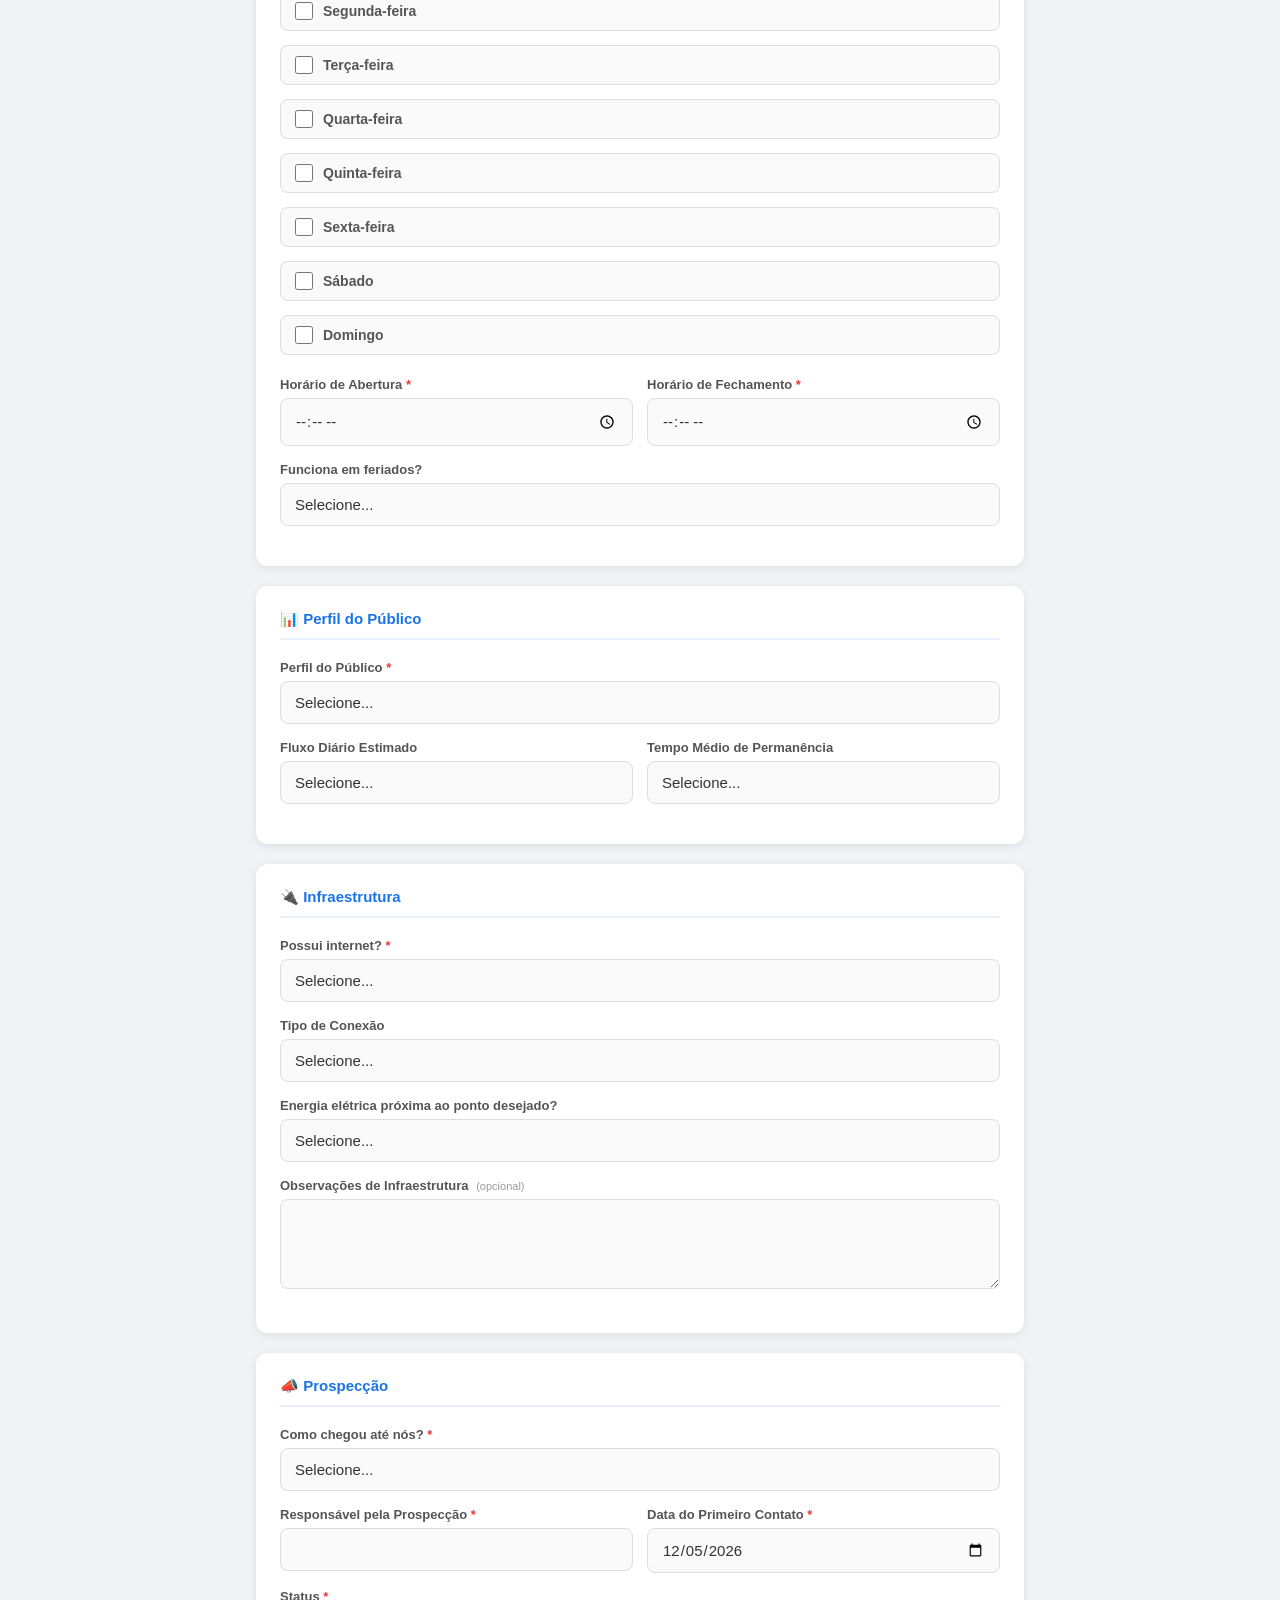
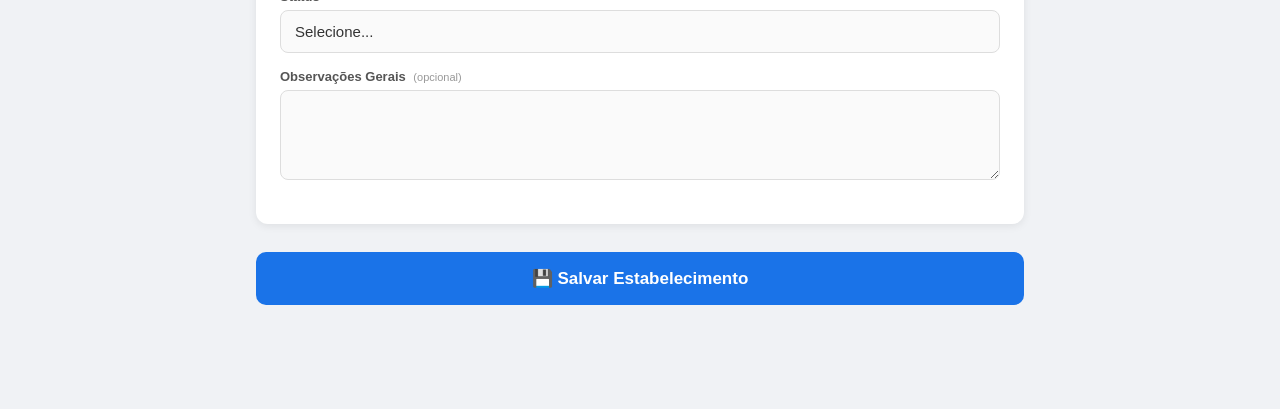
==== commit a7995dad: "Update cadastro.html" ====
--- a/cadastro.html
+++ b/cadastro.html
@@ -6,81 +6,21 @@
   <title>Cadastro de Estabelecimento</title>
   <link rel="stylesheet" href="estilo.css">
   <style>
-    .tabs {
-      display: flex;
-      gap: 8px;
-      margin-bottom: 16px;
-      border-bottom: 1px solid #ddd;
-    }
-    .tab-btn {
-      padding: 8px 16px;
-      border: none;
-      background: transparent;
-      cursor: pointer;
-      font-weight: 600;
-      border-bottom: 3px solid transparent;
-    }
-    .tab-btn.ativo {
-      border-bottom-color: #1a73e8;
-      color: #1a73e8;
-    }
-    .tab-conteudo {
-      display: none;
-    }
-    .tab-conteudo.ativo {
-      display: block;
-    }
-    table.listagem {
-      width: 100%;
-      border-collapse: collapse;
-      margin-top: 8px;
-      font-size: 14px;
-    }
-    table.listagem th, table.listagem td {
-      border: 1px solid #eee;
-      padding: 6px 8px;
-      text-align: left;
-    }
-    table.listagem th {
-      background: #f5f5f5;
-    }
-    table.listagem tr:hover {
-      background: #f0f7ff;
-      cursor: pointer;
-    }
-    .badge {
-      display: inline-block;
-      padding: 2px 8px;
-      border-radius: 12px;
-      font-size: 11px;
-      background: #eee;
-    }
-    .badge-status {
-      background: #e3f2fd;
-      color: #1a73e8;
-    }
-    .badge-cidade {
-      background: #f1f8e9;
-      color: #558b2f;
-    }
-    .info-edicao {
-      font-size: 12px;
-      color: #555;
-      margin-bottom: 8px;
-    }
-    .info-edicao span {
-      font-weight: 600;
-    }
-    .btn-secundario {
-      background: #fff;
-      color: #1a73e8;
-      border: 1px solid #1a73e8;
-      padding: 6px 12px;
-      border-radius: 4px;
-      cursor: pointer;
-      font-size: 13px;
-      margin-left: 8px;
-    }
+    .tabs { display:flex; gap:8px; margin-bottom:16px; border-bottom:1px solid #ddd; }
+    .tab-btn { padding:8px 16px; border:none; background:transparent; cursor:pointer; font-weight:600; border-bottom:3px solid transparent; font-size:14px; }
+    .tab-btn.ativo { border-bottom-color:#1a73e8; color:#1a73e8; }
+    .tab-conteudo { display:none; }
+    .tab-conteudo.ativo { display:block; }
+    table.listagem { width:100%; border-collapse:collapse; margin-top:8px; font-size:14px; }
+    table.listagem th, table.listagem td { border:1px solid #eee; padding:6px 8px; text-align:left; }
+    table.listagem th { background:#f5f5f5; }
+    table.listagem tr:hover { background:#f0f7ff; cursor:pointer; }
+    .badge { display:inline-block; padding:2px 8px; border-radius:12px; font-size:11px; background:#eee; }
+    .badge-status { background:#e3f2fd; color:#1a73e8; }
+    .badge-cidade { background:#f1f8e9; color:#558b2f; }
+    .info-edicao { font-size:13px; color:#555; margin-bottom:12px; background:#fff8e1; border:1px solid #ffe082; border-radius:6px; padding:8px 12px; }
+    .info-edicao span { font-weight:600; color:#333; }
+    .btn-secundario { background:#fff; color:#1a73e8; border:1px solid #1a73e8; padding:5px 12px; border-radius:4px; cursor:pointer; font-size:13px; margin-left:8px; }
   </style>
 </head>
 <body>
@@ -101,11 +41,12 @@
 
   <div id="alerta" class="alerta"></div>
 
-  <!-- Aba Novo Cadastro -->
+  <!-- ═══ ABA NOVO CADASTRO ═══ -->
   <div id="tab-novo" class="tab-conteudo ativo">
+
     <div id="infoEdicao" class="info-edicao" style="display:none;">
-      Editando estabelecimento <span id="infoEdicaoNome"></span> (ID: <span id="infoEdicaoId"></span>).
-      <button type="button" class="btn-secundario" onclick="cancelarEdicao()">Cancelar edição</button>
+      Editando: <span id="infoEdicaoNome"></span> &nbsp;|&nbsp; ID: <span id="infoEdicaoId"></span>
+      <button type="button" class="btn-secundario" onclick="cancelarEdicao()">✕ Cancelar edição</button>
     </div>
 
     <form id="formCadastro">
@@ -125,11 +66,11 @@
             <label>CNPJ <span class="opcional">(opcional)</span></label>
             <input type="text" id="cnpj" placeholder="00.000.000/0000-00" maxlength="18"
               oninput="
-                var v = this.value.replace(/\D/g,'').substring(0,14);
-                if(v.length>12) v=v.replace(/^(\d{2})(\d{3})(\d{3})(\d{4})(\d{2})$/,'$1.$2.$3/$4-$5');
-                else if(v.length>8) v=v.replace(/^(\d{2})(\d{3})(\d{3})(\d+)$/,'$1.$2.$3/$4');
-                else if(v.length>5) v=v.replace(/^(\d{2})(\d{3})(\d+)$/,'$1.$2.$3');
-                else if(v.length>2) v=v.replace(/^(\d{2})(\d+)$/,'$1.$2');
+                var v=this.value.replace(/\D/g,'').substring(0,14);
+                if(v.length>12)v=v.replace(/^(\d{2})(\d{3})(\d{3})(\d{4})(\d{2})$/,'$1.$2.$3/$4-$5');
+                else if(v.length>8)v=v.replace(/^(\d{2})(\d{3})(\d{3})(\d+)$/,'$1.$2.$3/$4');
+                else if(v.length>5)v=v.replace(/^(\d{2})(\d{3})(\d+)$/,'$1.$2.$3');
+                else if(v.length>2)v=v.replace(/^(\d{2})(\d+)$/,'$1.$2');
                 this.value=v;
               ">
           </div>
@@ -163,8 +104,8 @@
             <label>CEP <span class="obrigatorio">*</span></label>
             <input type="text" id="cep" required placeholder="00000-000" maxlength="9"
               oninput="
-                var v = this.value.replace(/\D/g,'').substring(0,8);
-                if(v.length>5) v=v.replace(/^(\d{5})(\d+)$/,'$1-$2');
+                var v=this.value.replace(/\D/g,'').substring(0,8);
+                if(v.length>5)v=v.replace(/^(\d{5})(\d+)$/,'$1-$2');
                 this.value=v;
                 if(v.replace(/\D/g,'').length===8){
                   fetch('https://viacep.com.br/ws/'+v.replace(/\D/g,'')+'/json/')
@@ -233,11 +174,11 @@
             <label>WhatsApp <span class="obrigatorio">*</span></label>
             <input type="text" id="whatsappResponsavel" required placeholder="(00) 00000-0000" maxlength="15"
               oninput="
-                var v = this.value.replace(/\D/g,'').substring(0,11);
+                var v=this.value.replace(/\D/g,'').substring(0,11);
                 if(v.length===0){this.value='';return;}
-                if(v.length<=2) v='('+v;
-                else if(v.length<=6) v='('+v.substring(0,2)+') '+v.substring(2);
-                else if(v.length<=10) v='('+v.substring(0,2)+') '+v.substring(2,6)+'-'+v.substring(6);
+                if(v.length<=2)v='('+v;
+                else if(v.length<=6)v='('+v.substring(0,2)+') '+v.substring(2);
+                else if(v.length<=10)v='('+v.substring(0,2)+') '+v.substring(2,6)+'-'+v.substring(6);
                 else v='('+v.substring(0,2)+') '+v.substring(2,7)+'-'+v.substring(7);
                 this.value=v;
               ">
@@ -254,8 +195,8 @@
         <div class="form-group">
           <label>O contato operacional é o mesmo responsável?</label>
           <select id="contatoOpMesmo" onchange="
-            document.getElementById('camposContatoOp').style.display =
-              this.value === 'Não' ? 'block' : 'none';
+            document.getElementById('camposContatoOp').style.display=
+              this.value==='Não'?'block':'none';
           ">
             <option value="">Selecione...</option>
             <option value="Sim">Sim</option>
@@ -278,11 +219,11 @@
               <label>WhatsApp</label>
               <input type="text" id="whatsappContatoOp" placeholder="(00) 00000-0000" maxlength="15"
                 oninput="
-                  var v = this.value.replace(/\D/g,'').substring(0,11);
+                  var v=this.value.replace(/\D/g,'').substring(0,11);
                   if(v.length===0){this.value='';return;}
-                  if(v.length<=2) v='('+v;
-                  else if(v.length<=6) v='('+v.substring(0,2)+') '+v.substring(2);
-                  else if(v.length<=10) v='('+v.substring(0,2)+') '+v.substring(2,6)+'-'+v.substring(6);
+                  if(v.length<=2)v='('+v;
+                  else if(v.length<=6)v='('+v.substring(0,2)+') '+v.substring(2);
+                  else if(v.length<=10)v='('+v.substring(0,2)+') '+v.substring(2,6)+'-'+v.substring(6);
                   else v='('+v.substring(0,2)+') '+v.substring(2,7)+'-'+v.substring(7);
                   this.value=v;
                 ">
@@ -451,7 +392,7 @@
     </form>
   </div>
 
-  <!-- Aba Consulta -->
+  <!-- ═══ ABA CONSULTA ═══ -->
   <div id="tab-consulta" class="tab-conteudo">
     <div class="card">
       <h2>📚 Estabelecimentos Cadastrados</h2>
@@ -465,25 +406,24 @@
           <input type="text" id="filtroCidade" placeholder="Digite parte da cidade">
         </div>
       </div>
-      <div id="listaContainer">
-        <table class="listagem" id="tabelaEstabelecimentos">
-          <thead>
-            <tr>
-              <th>ID</th>
-              <th>Nome Fantasia</th>
-              <th>Cidade/UF</th>
-              <th>Segmento</th>
-              <th>Status</th>
-            </tr>
-          </thead>
-          <tbody>
-            <tr><td colspan="5">Carregando...</td></tr>
-          </tbody>
-        </table>
-        <div class="hint">Clique em uma linha para carregar o cadastro na aba "Novo Cadastro" e editar.</div>
-      </div>
+      <table class="listagem" id="tabelaEstabelecimentos">
+        <thead>
+          <tr>
+            <th>ID</th>
+            <th>Nome Fantasia</th>
+            <th>Cidade / UF</th>
+            <th>Segmento</th>
+            <th>Status</th>
+          </tr>
+        </thead>
+        <tbody>
+          <tr><td colspan="5">Carregando...</td></tr>
+        </tbody>
+      </table>
+      <div class="hint" style="margin-top:8px;">Clique em uma linha para editar o cadastro.</div>
     </div>
   </div>
+
 </div>
 
 <script>
@@ -491,86 +431,100 @@
 
   var linhaEmEdicao = null;
   var idEmEdicao    = null;
+  var listaGlobal   = [];
 
   document.getElementById('dataPrimeiroContato').value =
     new Date().toISOString().split('T')[0];
 
+  // ─── Abas ───────────────────────────────────────────────────
+  document.querySelectorAll('.tab-btn').forEach(function(btn) {
+    btn.addEventListener('click', function() {
+      trocarTab(this.dataset.tab);
+    });
+  });
+
+  function trocarTab(idTab) {
+    document.querySelectorAll('.tab-btn').forEach(function(b) {
+      b.classList.toggle('ativo', b.dataset.tab === idTab);
+    });
+    document.querySelectorAll('.tab-conteudo').forEach(function(div) {
+      div.classList.toggle('ativo', div.id === idTab);
+    });
+    if (idTab === 'tab-consulta') carregarLista();
+  }
+
+  // ─── Helpers ────────────────────────────────────────────────
   function getCheckboxValues(name) {
     return Array.from(document.querySelectorAll('input[name="' + name + '"]:checked'))
       .map(function(cb) { return cb.value; }).join(', ');
   }
 
   function setCheckboxValues(name, csv) {
-    var valores = (csv || '').split(',').map(function(v){return v.trim();}).filter(Boolean);
-    document.querySelectorAll('input[name="' + name + '"]').forEach(function(cb){
+    var valores = (csv || '').split(',').map(function(v) { return v.trim(); });
+    document.querySelectorAll('input[name="' + name + '"]').forEach(function(cb) {
       cb.checked = valores.indexOf(cb.value) !== -1;
     });
   }
 
-  function trocarTab(idTab) {
-    document.querySelectorAll('.tab-btn').forEach(function(b){
-      b.classList.toggle('ativo', b.dataset.tab === idTab);
-    });
-    document.querySelectorAll('.tab-conteudo').forEach(function(div){
-      div.classList.toggle('ativo', div.id === idTab);
-    });
-  }
-
-  document.querySelectorAll('.tab-btn').forEach(function(btn){
-    btn.addEventListener('click', function(){
-      trocarTab(this.dataset.tab);
-    });
-  });
-
+  function setSelect(id, valor) {
+    var el = document.getElementById(id);
+    if (!el) return;
+    for (var i = 0; i < el.options.length; i++) {
+      if (el.options[i].value === valor || el.options[i].text === valor) {
+        el.selectedIndex = i;
+        return;
+      }
+    }
+    el.value = '';
+  }
+
+  // ─── Cancelar edição ────────────────────────────────────────
   function cancelarEdicao() {
     linhaEmEdicao = null;
     idEmEdicao    = null;
-    document.getElementById('infoEdicao').style.display = 'none';
+    document.getElementById('infoEdicao').style.display   = 'none';
     document.getElementById('formCadastro').reset();
     document.getElementById('camposContatoOp').style.display = 'none';
     document.getElementById('dataPrimeiroContato').value =
       new Date().toISOString().split('T')[0];
-    document.getElementById('btnSubmit').textContent = '💾 Salvar Estabelecimento';
-  }
-
-  function carregarListaEstabelecimentos() {
+    document.getElementById('btnSubmit').innerHTML = '💾 Salvar Estabelecimento';
+  }
+
+  // ─── Carregar lista ─────────────────────────────────────────
+  function carregarLista() {
     var tbody = document.querySelector('#tabelaEstabelecimentos tbody');
     tbody.innerHTML = '<tr><td colspan="5">Carregando...</td></tr>';
-
     fetch(API_URL, { method: 'POST', body: JSON.stringify({ acao: 'listarEstabelecimentos' }) })
-      .then(function(r){ return r.json(); })
-      .then(function(resp){
+      .then(function(r) { return r.json(); })
+      .then(function(resp) {
         if (!resp.sucesso) {
-          tbody.innerHTML = '<tr><td colspan="5">Erro ao carregar: ' + resp.mensagem + '</td></tr>';
+          tbody.innerHTML = '<tr><td colspan="5">Erro: ' + resp.mensagem + '</td></tr>';
           return;
         }
-        var lista = resp.estabelecimentos || [];
-        if (lista.length === 0) {
-          tbody.innerHTML = '<tr><td colspan="5">Nenhum estabelecimento cadastrado.</td></tr>';
-          return;
-        }
-        renderTabela(lista);
+        listaGlobal = resp.estabelecimentos || [];
+        renderTabela(listaGlobal);
       })
-      .catch(function(err){
-        tbody.innerHTML = '<tr><td colspan="5">Erro: ' + err.message + '</td></tr>';
+      .catch(function(err) {
+        tbody.innerHTML = '<tr><td colspan="5">Erro de conexão: ' + err.message + '</td></tr>';
       });
   }
 
-  var listaGlobalEst = [];
-
   function renderTabela(lista) {
-    listaGlobalEst = lista;
     var tbody = document.querySelector('#tabelaEstabelecimentos tbody');
     tbody.innerHTML = '';
-    lista.forEach(function(est){
+    if (lista.length === 0) {
+      tbody.innerHTML = '<tr><td colspan="5">Nenhum registro encontrado.</td></tr>';
+      return;
+    }
+    lista.forEach(function(est) {
       var tr = document.createElement('tr');
       tr.innerHTML =
         '<td>' + est.id + '</td>' +
         '<td>' + est.nome + '</td>' +
-        '<td><span class="badge badge-cidade">' + (est.cidade || '-') + ' / ' + (est.estado || '-') + '</span></td>' +
-        '<td>' + (est.segmento || '-') + '</td>' +
-        '<td><span class="badge badge-status">' + (est.status || '-') + '</span></td>';
-      tr.addEventListener('click', function(){
+        '<td><span class="badge badge-cidade">' + (est.cidade||'-') + ' / ' + (est.estado||'-') + '</span></td>' +
+        '<td>' + (est.segmento||'-') + '</td>' +
+        '<td><span class="badge badge-status">' + (est.status||'-') + '</span></td>';
+      tr.addEventListener('click', function() {
         editarEstabelecimento(est.linha, est.id, est.nome);
       });
       tbody.appendChild(tr);
@@ -583,80 +537,87 @@
   function aplicarFiltros() {
     var nome   = document.getElementById('filtroNome').value.toLowerCase();
     var cidade = document.getElementById('filtroCidade').value.toLowerCase();
-    var filtrada = listaGlobalEst.filter(function(e){
-      var okNome   = !nome   || (e.nome   || '').toLowerCase().indexOf(nome)   !== -1;
-      var okCidade = !cidade || (e.cidade || '').toLowerCase().indexOf(cidade) !== -1;
+    var filtrada = listaGlobal.filter(function(e) {
+      var okNome   = !nome   || (e.nome  ||'').toLowerCase().indexOf(nome)   !== -1;
+      var okCidade = !cidade || (e.cidade||'').toLowerCase().indexOf(cidade) !== -1;
       return okNome && okCidade;
     });
     renderTabela(filtrada);
   }
 
+  // ─── Editar ─────────────────────────────────────────────────
   function editarEstabelecimento(linha, id, nome) {
     fetch(API_URL, { method: 'POST', body: JSON.stringify({ acao: 'buscarEstabelecimento', linha: linha }) })
-      .then(function(r){ return r.json(); })
-      .then(function(d){
-        if (!d.sucesso) {
-          alert('Erro ao carregar estabelecimento: ' + d.mensagem);
-          return;
-        }
+      .then(function(r) { return r.json(); })
+      .then(function(d) {
+        if (!d.sucesso) { alert('Erro: ' + d.mensagem); return; }
+
         linhaEmEdicao = linha;
         idEmEdicao    = id;
 
         document.getElementById('infoEdicao').style.display = 'block';
         document.getElementById('infoEdicaoNome').textContent = nome;
         document.getElementById('infoEdicaoId').textContent   = id;
-        document.getElementById('btnSubmit').textContent = '💾 Salvar Alterações';
-
-        document.getElementById('nomeFantasia').value      = d['Nome Fantasia'] || '';
-        document.getElementById('razaoSocial').value       = d['Razão Social'] || '';
-        document.getElementById('cnpj').value              = d['CNPJ'] || '';
-        document.getElementById('segmento').value          = d['Segmento'] || '';
-        document.getElementById('cep').value               = d['CEP'] || '';
-        document.getElementById('logradouro').value        = d['Logradouro'] || '';
-        document.getElementById('numero').value            = d['Número'] || '';
-        document.getElementById('complemento').value       = d['Complemento'] || '';
-        document.getElementById('bairro').value            = d['Bairro'] || '';
-        document.getElementById('cidade').value            = d['Cidade'] || '';
-        document.getElementById('estado').value            = d['Estado'] || '';
-        document.getElementById('pontoReferencia').value   = d['Ponto Referência'] || '';
-        document.getElementById('nomeResponsavel').value   = d['Nome Responsável'] || '';
-        document.getElementById('cargoResponsavel').value  = d['Cargo Responsável'] || '';
-        document.getElementById('whatsappResponsavel').value = d['WhatsApp'] || '';
-        document.getElementById('emailResponsavel').value  = d['Email'] || '';
-        document.getElementById('contatoOpMesmo').value    = d['Contato Op Mesmo'] || '';
-
+        document.getElementById('btnSubmit').innerHTML = '💾 Salvar Alterações';
+
+        document.getElementById('nomeFantasia').value          = d['Nome Fantasia']            || '';
+        document.getElementById('razaoSocial').value           = d['Razão Social']             || '';
+        document.getElementById('cnpj').value                  = d['CNPJ']                     || '';
+        setSelect('segmento', d['Segmento']);
+        document.getElementById('cep').value                   = d['CEP']                      || '';
+        document.getElementById('logradouro').value            = d['Logradouro']               || '';
+        document.getElementById('numero').value                = d['Número']                   || '';
+        document.getElementById('complemento').value           = d['Complemento']              || '';
+        document.getElementById('bairro').value                = d['Bairro']                   || '';
+        document.getElementById('cidade').value                = d['Cidade']                   || '';
+        document.getElementById('estado').value                = d['Estado']                   || '';
+        document.getElementById('pontoReferencia').value       = d['Ponto Referência']         || '';
+        document.getElementById('nomeResponsavel').value       = d['Nome Responsável']         || '';
+        document.getElementById('cargoResponsavel').value      = d['Cargo Responsável']        || '';
+        document.getElementById('whatsappResponsavel').value   = d['WhatsApp']                 || '';
+        document.getElementById('emailResponsavel').value      = d['Email']                    || '';
+
+        var contatoOp = d['Contato Op Mesmo'] || '';
+        setSelect('contatoOpMesmo', contatoOp);
         document.getElementById('camposContatoOp').style.display =
-          (d['Contato Op Mesmo'] === 'Não') ? 'block' : 'none';
-
-        document.getElementById('nomeContatoOp').value     = d['Nome Contato Op'] || '';
-        document.getElementById('cargoContatoOp').value    = d['Cargo Contato Op'] || '';
-        document.getElementById('whatsappContatoOp').value = d['WhatsApp Op'] || '';
-        document.getElementById('emailContatoOp').value    = d['Email Op'] || '';
+          contatoOp === 'Não' ? 'block' : 'none';
+
+        document.getElementById('nomeContatoOp').value         = d['Nome Contato Op']          || '';
+        document.getElementById('cargoContatoOp').value        = d['Cargo Contato Op']         || '';
+        document.getElementById('whatsappContatoOp').value     = d['WhatsApp Op']              || '';
+        document.getElementById('emailContatoOp').value        = d['Email Op']                 || '';
+
         setCheckboxValues('dias', d['Dias Funcionamento'] || '');
-        document.getElementById('horarioAbertura').value   = d['Abertura'] || '';
-        document.getElementById('horarioFechamento').value = d['Fechamento'] || '';
-        document.getElementById('feriados').value          = d['Feriados'] || '';
-        document.getElementById('perfilPublico').value     = d['Perfil Público'] || '';
-        document.getElementById('fluxoDiario').value       = d['Fluxo Diário'] || '';
-        document.getElementById('tempoPermanencia').value  = d['Tempo Permanência'] || '';
-        document.getElementById('internet').value          = d['Internet'] || '';
-        document.getElementById('tipoConexao').value       = d['Tipo Conexão'] || '';
-        document.getElementById('energiaProxima').value    = d['Energia Próxima'] || '';
-        document.getElementById('obsInfraestrutura').value = d['Obs Infraestrutura'] || '';
-        document.getElementById('comoChegou').value        = d['Como Chegou'] || '';
-        document.getElementById('responsavelProspeccao').value = d['Responsável Prospecção'] || '';
-        document.getElementById('dataPrimeiroContato').value   = d['Data Primeiro Contato'] || '';
-        document.getElementById('status').value            = d['Status'] || '';
-        document.getElementById('observacoesGerais').value = d['Observações'] || '';
+
+        document.getElementById('horarioAbertura').value       = d['Abertura']                 || '';
+        document.getElementById('horarioFechamento').value     = d['Fechamento']               || '';
+
+        setSelect('feriados',        d['Feriados']);
+        setSelect('perfilPublico',   d['Perfil Público']);
+        setSelect('fluxoDiario',     d['Fluxo Diário']);
+        setSelect('tempoPermanencia',d['Tempo Permanência']);
+        setSelect('internet',        d['Internet']);
+        setSelect('tipoConexao',     d['Tipo Conexão']);
+        setSelect('energiaProxima',  d['Energia Próxima']);
+
+        document.getElementById('obsInfraestrutura').value     = d['Obs Infraestrutura']       || '';
+
+        setSelect('comoChegou', d['Como Chegou']);
+
+        document.getElementById('responsavelProspeccao').value = d['Responsável Prospecção']   || '';
+        document.getElementById('dataPrimeiroContato').value   = d['Data Primeiro Contato']    || '';
+
+        setSelect('status', d['Status']);
+
+        document.getElementById('observacoesGerais').value     = d['Observações']              || '';
 
         trocarTab('tab-novo');
         window.scrollTo(0, 0);
       })
-      .catch(function(err){
-        alert('Erro ao buscar dados: ' + err.message);
-      });
-  }
-
+      .catch(function(err) { alert('Erro: ' + err.message); });
+  }
+
+  // ─── Submit ─────────────────────────────────────────────────
   document.getElementById('formCadastro').addEventListener('submit', function(e) {
     e.preventDefault();
     var btn    = document.getElementById('btnSubmit');
@@ -713,16 +674,8 @@
         if (resultado.sucesso) {
           alerta.className = 'alerta sucesso';
           alerta.innerHTML = '✅ ' + resultado.mensagem + (resultado.id ? ' | ID: ' + resultado.id : '');
-          if (linhaEmEdicao) {
-            carregarListaEstabelecimentos();
-          } else {
-            document.getElementById('formCadastro').reset();
-            document.getElementById('camposContatoOp').style.display = 'none';
-            document.getElementById('dataPrimeiroContato').value =
-              new Date().toISOString().split('T')[0];
-            carregarListaEstabelecimentos();
-          }
           cancelarEdicao();
+          carregarLista();
         } else {
           alerta.className = 'alerta erro';
           alerta.innerHTML = '❌ ' + resultado.mensagem;
@@ -730,7 +683,7 @@
         alerta.style.display = 'block';
         window.scrollTo(0, 0);
         btn.disabled = false;
-        btn.innerHTML = '💾 Salvar Estabelecimento';
+        btn.innerHTML = linhaEmEdicao ? '💾 Salvar Alterações' : '💾 Salvar Estabelecimento';
       })
       .catch(function(err) {
         alerta.className = 'alerta erro';
@@ -741,7 +694,7 @@
       });
   });
 
-  carregarListaEstabelecimentos();
+  carregarLista();
 </script>
 </body>
 </html>
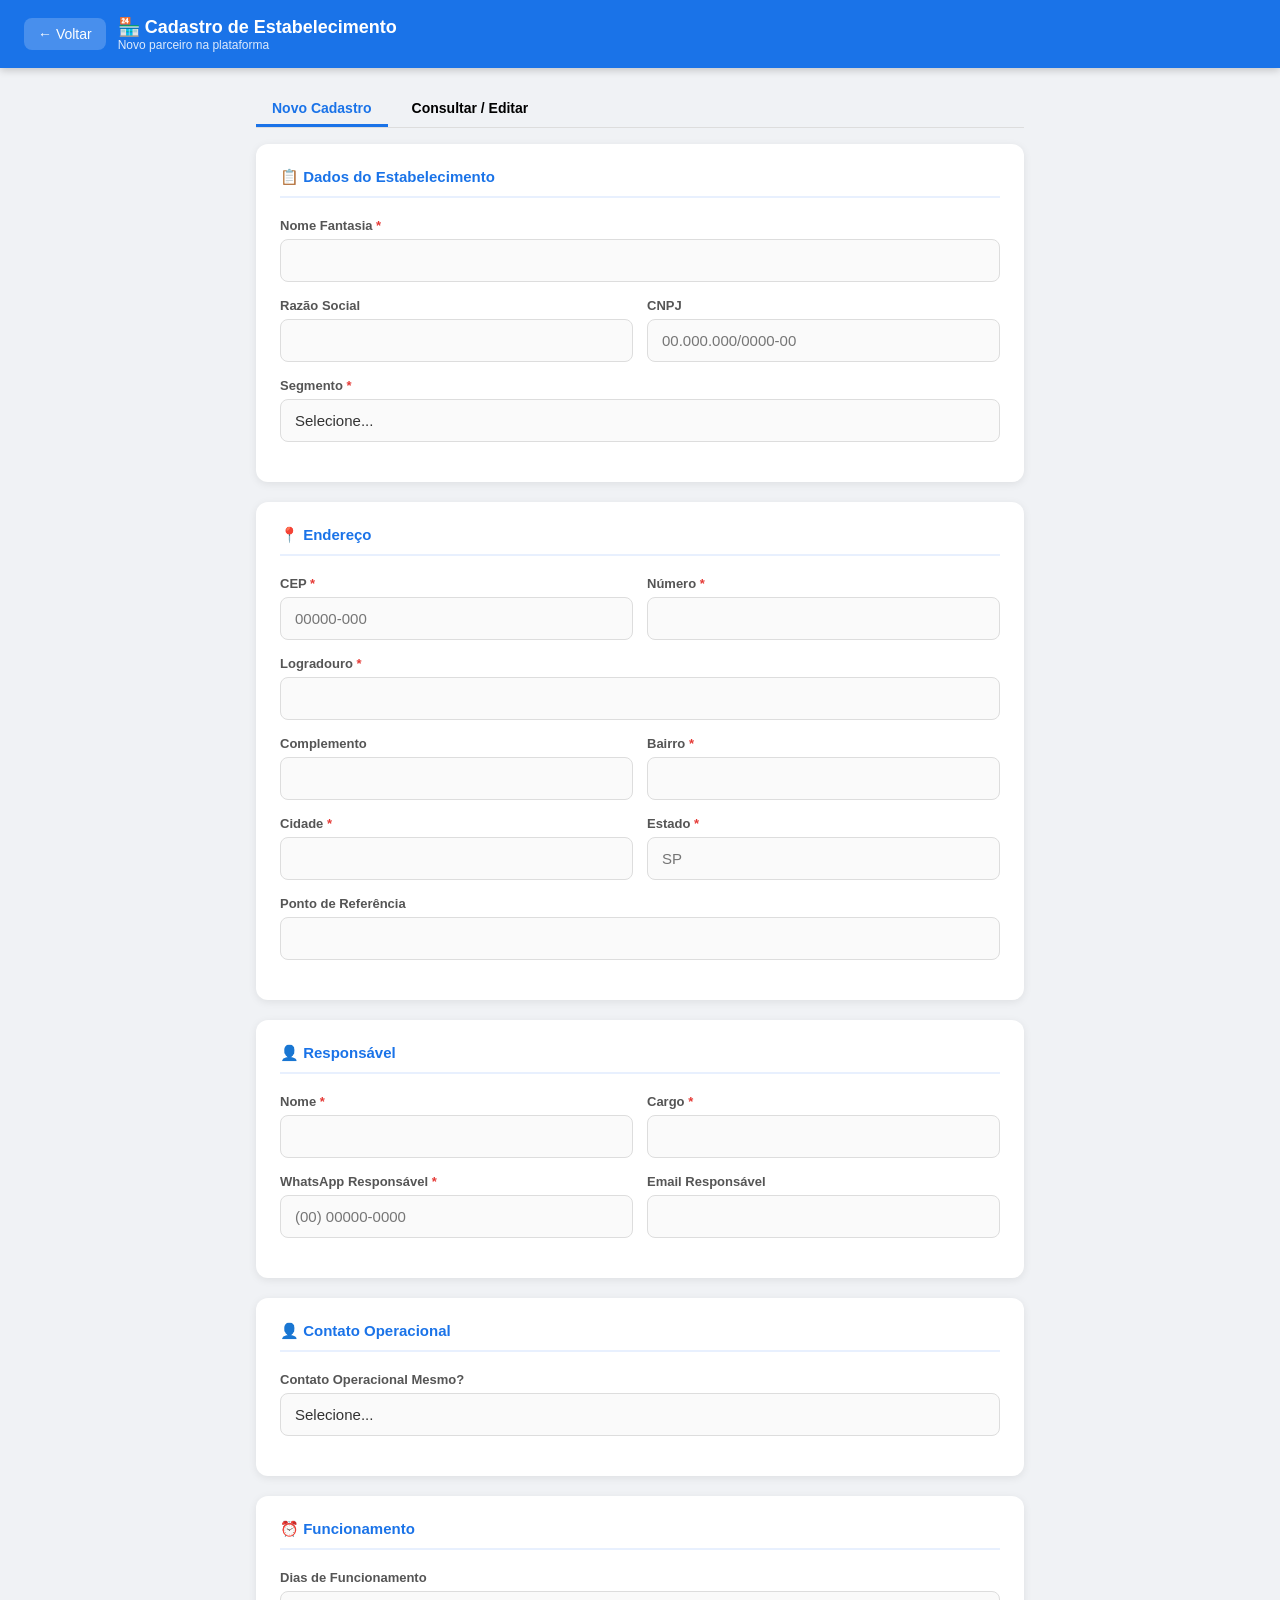
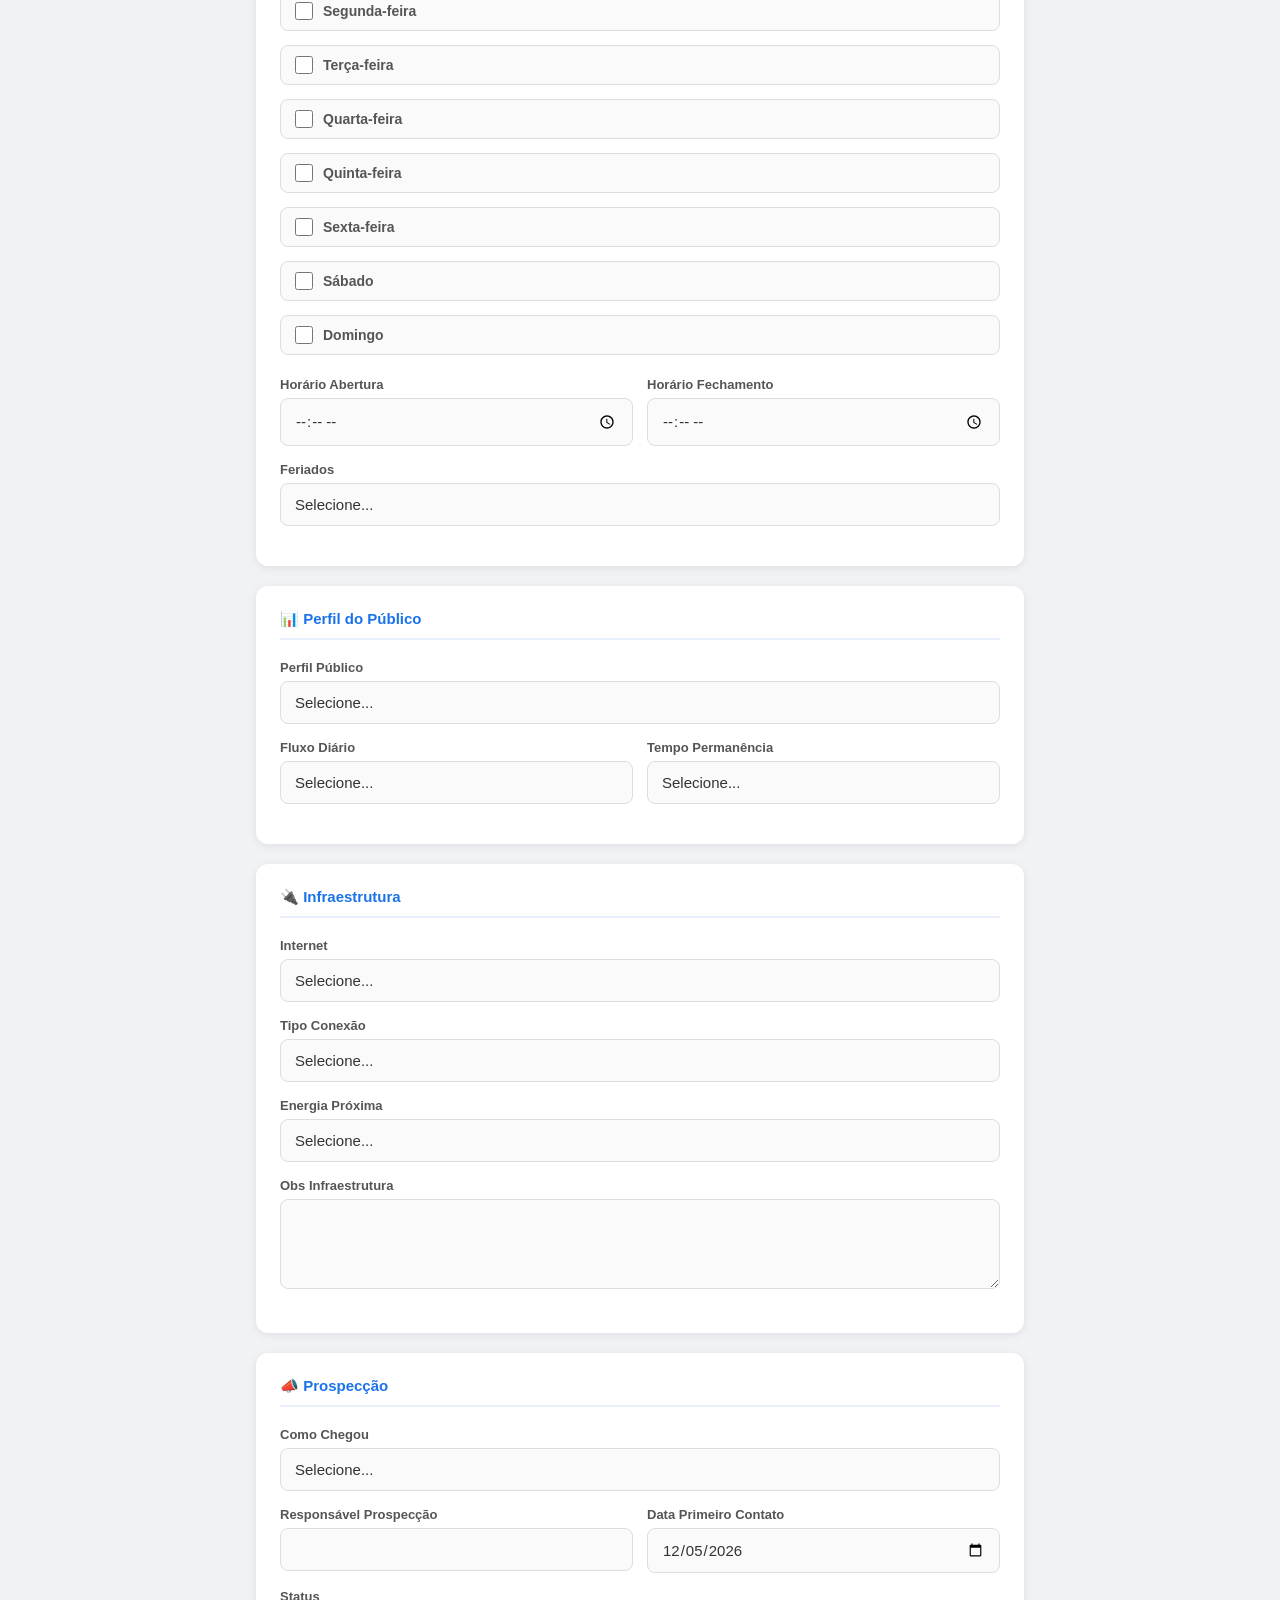
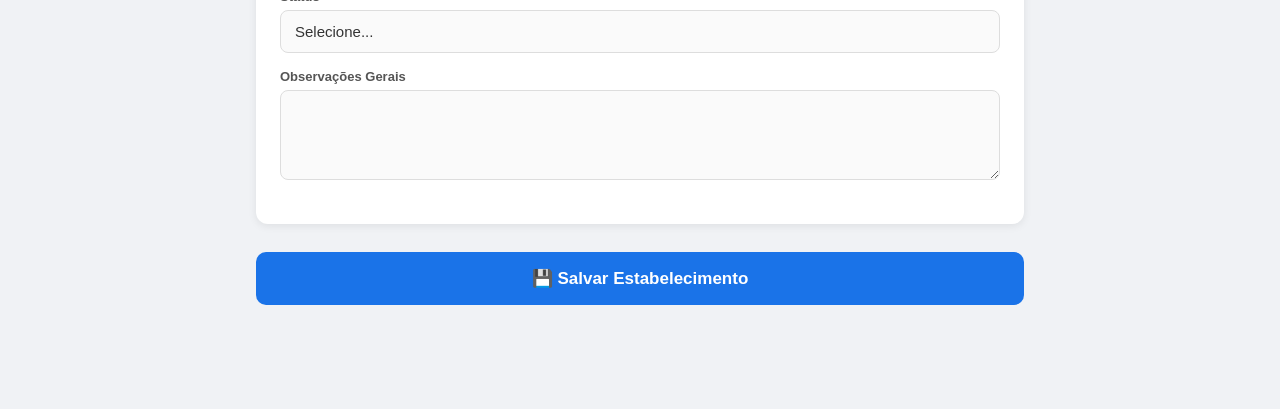
==== commit 84df75ba: "Update cadastro.html" ====
--- a/cadastro.html
+++ b/cadastro.html
@@ -41,16 +41,15 @@
 
   <div id="alerta" class="alerta"></div>
 
-  <!-- ═══ ABA NOVO CADASTRO ═══ -->
+  <!-- NOVO CADASTRO -->
   <div id="tab-novo" class="tab-conteudo ativo">
-
     <div id="infoEdicao" class="info-edicao" style="display:none;">
       Editando: <span id="infoEdicaoNome"></span> &nbsp;|&nbsp; ID: <span id="infoEdicaoId"></span>
       <button type="button" class="btn-secundario" onclick="cancelarEdicao()">✕ Cancelar edição</button>
     </div>
 
     <form id="formCadastro">
-
+      <!-- Dados -->
       <div class="card">
         <h2>📋 Dados do Estabelecimento</h2>
         <div class="form-group">
@@ -59,11 +58,11 @@
         </div>
         <div class="form-row">
           <div class="form-group">
-            <label>Razão Social <span class="opcional">(opcional)</span></label>
+            <label>Razão Social</label>
             <input type="text" id="razaoSocial">
           </div>
           <div class="form-group">
-            <label>CNPJ <span class="opcional">(opcional)</span></label>
+            <label>CNPJ</label>
             <input type="text" id="cnpj" placeholder="00.000.000/0000-00" maxlength="18"
               oninput="
                 var v=this.value.replace(/\D/g,'').substring(0,14);
@@ -97,6 +96,7 @@
         </div>
       </div>
 
+      <!-- Endereço -->
       <div class="card">
         <h2>📍 Endereço</h2>
         <div class="form-row">
@@ -133,7 +133,7 @@
         </div>
         <div class="form-row">
           <div class="form-group">
-            <label>Complemento <span class="opcional">(opcional)</span></label>
+            <label>Complemento</label>
             <input type="text" id="complemento">
           </div>
           <div class="form-group">
@@ -152,11 +152,12 @@
           </div>
         </div>
         <div class="form-group">
-          <label>Ponto de Referência <span class="opcional">(opcional)</span></label>
+          <label>Ponto de Referência</label>
           <input type="text" id="pontoReferencia">
         </div>
       </div>
 
+      <!-- Responsável -->
       <div class="card">
         <h2>👤 Responsável</h2>
         <div class="form-row">
@@ -171,7 +172,7 @@
         </div>
         <div class="form-row">
           <div class="form-group">
-            <label>WhatsApp <span class="obrigatorio">*</span></label>
+            <label>WhatsApp Responsável <span class="obrigatorio">*</span></label>
             <input type="text" id="whatsappResponsavel" required placeholder="(00) 00000-0000" maxlength="15"
               oninput="
                 var v=this.value.replace(/\D/g,'').substring(0,11);
@@ -184,16 +185,17 @@
               ">
           </div>
           <div class="form-group">
-            <label>E-mail <span class="opcional">(opcional)</span></label>
+            <label>Email Responsável</label>
             <input type="email" id="emailResponsavel">
           </div>
         </div>
       </div>
 
+      <!-- Contato Operacional -->
       <div class="card">
         <h2>👤 Contato Operacional</h2>
         <div class="form-group">
-          <label>O contato operacional é o mesmo responsável?</label>
+          <label>Contato Operacional Mesmo?</label>
           <select id="contatoOpMesmo" onchange="
             document.getElementById('camposContatoOp').style.display=
               this.value==='Não'?'block':'none';
@@ -206,17 +208,17 @@
         <div id="camposContatoOp" style="display:none;">
           <div class="form-row">
             <div class="form-group">
-              <label>Nome do Contato Operacional</label>
+              <label>Nome Contato Op.</label>
               <input type="text" id="nomeContatoOp">
             </div>
             <div class="form-group">
-              <label>Cargo</label>
+              <label>Cargo Contato Op.</label>
               <input type="text" id="cargoContatoOp">
             </div>
           </div>
           <div class="form-row">
             <div class="form-group">
-              <label>WhatsApp</label>
+              <label>WhatsApp Contato Op.</label>
               <input type="text" id="whatsappContatoOp" placeholder="(00) 00000-0000" maxlength="15"
                 oninput="
                   var v=this.value.replace(/\D/g,'').substring(0,11);
@@ -229,17 +231,18 @@
                 ">
             </div>
             <div class="form-group">
-              <label>E-mail <span class="opcional">(opcional)</span></label>
+              <label>Email Contato Op.</label>
               <input type="email" id="emailContatoOp">
             </div>
           </div>
         </div>
       </div>
 
+      <!-- Funcionamento -->
       <div class="card">
         <h2>⏰ Funcionamento</h2>
         <div class="form-group">
-          <label>Dias de Funcionamento <span class="obrigatorio">*</span></label>
+          <label>Dias de Funcionamento</label>
           <div class="checkbox-group">
             <label class="checkbox-item"><input type="checkbox" name="dias" value="Segunda"> Segunda-feira</label>
             <label class="checkbox-item"><input type="checkbox" name="dias" value="Terça"> Terça-feira</label>
@@ -252,16 +255,16 @@
         </div>
         <div class="form-row">
           <div class="form-group">
-            <label>Horário de Abertura <span class="obrigatorio">*</span></label>
-            <input type="time" id="horarioAbertura" required>
-          </div>
-          <div class="form-group">
-            <label>Horário de Fechamento <span class="obrigatorio">*</span></label>
-            <input type="time" id="horarioFechamento" required>
-          </div>
-        </div>
-        <div class="form-group">
-          <label>Funciona em feriados?</label>
+            <label>Horário Abertura</label>
+            <input type="time" id="horarioAbertura">
+          </div>
+          <div class="form-group">
+            <label>Horário Fechamento</label>
+            <input type="time" id="horarioFechamento">
+          </div>
+        </div>
+        <div class="form-group">
+          <label>Feriados</label>
           <select id="feriados">
             <option value="">Selecione...</option>
             <option>Sim, normalmente</option>
@@ -272,11 +275,12 @@
         </div>
       </div>
 
+      <!-- Perfil -->
       <div class="card">
         <h2>📊 Perfil do Público</h2>
         <div class="form-group">
-          <label>Perfil do Público <span class="obrigatorio">*</span></label>
-          <select id="perfilPublico" required>
+          <label>Perfil Público</label>
+          <select id="perfilPublico">
             <option value="">Selecione...</option>
             <option>Classe A/B</option>
             <option>Classe B/C</option>
@@ -286,7 +290,7 @@
         </div>
         <div class="form-row">
           <div class="form-group">
-            <label>Fluxo Diário Estimado</label>
+            <label>Fluxo Diário</label>
             <select id="fluxoDiario">
               <option value="">Selecione...</option>
               <option>Até 50 pessoas</option>
@@ -297,7 +301,7 @@
             </select>
           </div>
           <div class="form-group">
-            <label>Tempo Médio de Permanência</label>
+            <label>Tempo Permanência</label>
             <select id="tempoPermanencia">
               <option value="">Selecione...</option>
               <option>Menos de 5 minutos</option>
@@ -310,11 +314,12 @@
         </div>
       </div>
 
+      <!-- Infra -->
       <div class="card">
         <h2>🔌 Infraestrutura</h2>
         <div class="form-group">
-          <label>Possui internet? <span class="obrigatorio">*</span></label>
-          <select id="internet" required>
+          <label>Internet</label>
+          <select id="internet">
             <option value="">Selecione...</option>
             <option>Sim</option>
             <option>Não</option>
@@ -322,7 +327,7 @@
           </select>
         </div>
         <div class="form-group">
-          <label>Tipo de Conexão</label>
+          <label>Tipo Conexão</label>
           <select id="tipoConexao">
             <option value="">Selecione...</option>
             <option>Wi-Fi</option>
@@ -332,7 +337,7 @@
           </select>
         </div>
         <div class="form-group">
-          <label>Energia elétrica próxima ao ponto desejado?</label>
+          <label>Energia Próxima</label>
           <select id="energiaProxima">
             <option value="">Selecione...</option>
             <option>Sim</option>
@@ -341,16 +346,17 @@
           </select>
         </div>
         <div class="form-group">
-          <label>Observações de Infraestrutura <span class="opcional">(opcional)</span></label>
+          <label>Obs Infraestrutura</label>
           <textarea id="obsInfraestrutura"></textarea>
         </div>
       </div>
 
+      <!-- Prospecção -->
       <div class="card">
         <h2>📣 Prospecção</h2>
         <div class="form-group">
-          <label>Como chegou até nós? <span class="obrigatorio">*</span></label>
-          <select id="comoChegou" required>
+          <label>Como Chegou</label>
+          <select id="comoChegou">
             <option value="">Selecione...</option>
             <option>Indicação</option>
             <option>Prospecção ativa</option>
@@ -362,17 +368,17 @@
         </div>
         <div class="form-row">
           <div class="form-group">
-            <label>Responsável pela Prospecção <span class="obrigatorio">*</span></label>
-            <input type="text" id="responsavelProspeccao" required>
-          </div>
-          <div class="form-group">
-            <label>Data do Primeiro Contato <span class="obrigatorio">*</span></label>
-            <input type="date" id="dataPrimeiroContato" required>
-          </div>
-        </div>
-        <div class="form-group">
-          <label>Status <span class="obrigatorio">*</span></label>
-          <select id="status" required>
+            <label>Responsável Prospecção</label>
+            <input type="text" id="responsavelProspeccao">
+          </div>
+          <div class="form-group">
+            <label>Data Primeiro Contato</label>
+            <input type="date" id="dataPrimeiroContato">
+          </div>
+        </div>
+        <div class="form-group">
+          <label>Status</label>
+          <select id="status">
             <option value="">Selecione...</option>
             <option>Lead</option>
             <option>Em negociação</option>
@@ -383,7 +389,7 @@
           </select>
         </div>
         <div class="form-group">
-          <label>Observações Gerais <span class="opcional">(opcional)</span></label>
+          <label>Observações Gerais</label>
           <textarea id="observacoesGerais"></textarea>
         </div>
       </div>
@@ -392,18 +398,18 @@
     </form>
   </div>
 
-  <!-- ═══ ABA CONSULTA ═══ -->
+  <!-- CONSULTA -->
   <div id="tab-consulta" class="tab-conteudo">
     <div class="card">
       <h2>📚 Estabelecimentos Cadastrados</h2>
       <div class="form-row">
         <div class="form-group">
           <label>Filtrar por nome</label>
-          <input type="text" id="filtroNome" placeholder="Digite parte do nome">
+          <input type="text" id="filtroNome">
         </div>
         <div class="form-group">
           <label>Filtrar por cidade</label>
-          <input type="text" id="filtroCidade" placeholder="Digite parte da cidade">
+          <input type="text" id="filtroCidade">
         </div>
       </div>
       <table class="listagem" id="tabelaEstabelecimentos">
@@ -411,7 +417,7 @@
           <tr>
             <th>ID</th>
             <th>Nome Fantasia</th>
-            <th>Cidade / UF</th>
+            <th>Cidade/UF</th>
             <th>Segmento</th>
             <th>Status</th>
           </tr>
@@ -420,15 +426,13 @@
           <tr><td colspan="5">Carregando...</td></tr>
         </tbody>
       </table>
-      <div class="hint" style="margin-top:8px;">Clique em uma linha para editar o cadastro.</div>
+      <div class="hint" style="margin-top:8px;">Clique em uma linha para editar.</div>
     </div>
   </div>
-
 </div>
 
 <script>
-  var API_URL = 'https://script.google.com/macros/s/AKfycbwtA46Q55_pTTPzTh9aXjQh2syF27IYWk0ZRO50KNhCmEdfOQtKqZ8pKazn7l9mvFuAeg/exec';
-
+  var API_URL = 'COLE_AQUI_A_URL_DO_SEU_APPS_SCRIPT';
   var linhaEmEdicao = null;
   var idEmEdicao    = null;
   var listaGlobal   = [];
@@ -436,261 +440,245 @@
   document.getElementById('dataPrimeiroContato').value =
     new Date().toISOString().split('T')[0];
 
-  // ─── Abas ───────────────────────────────────────────────────
-  document.querySelectorAll('.tab-btn').forEach(function(btn) {
-    btn.addEventListener('click', function() {
+  document.querySelectorAll('.tab-btn').forEach(function(btn){
+    btn.addEventListener('click', function(){
       trocarTab(this.dataset.tab);
     });
   });
 
-  function trocarTab(idTab) {
-    document.querySelectorAll('.tab-btn').forEach(function(b) {
-      b.classList.toggle('ativo', b.dataset.tab === idTab);
+  function trocarTab(idTab){
+    document.querySelectorAll('.tab-btn').forEach(function(b){
+      b.classList.toggle('ativo', b.dataset.tab===idTab);
     });
-    document.querySelectorAll('.tab-conteudo').forEach(function(div) {
-      div.classList.toggle('ativo', div.id === idTab);
+    document.querySelectorAll('.tab-conteudo').forEach(function(div){
+      div.classList.toggle('ativo', div.id===idTab);
     });
-    if (idTab === 'tab-consulta') carregarLista();
-  }
-
-  // ─── Helpers ────────────────────────────────────────────────
-  function getCheckboxValues(name) {
-    return Array.from(document.querySelectorAll('input[name="' + name + '"]:checked'))
-      .map(function(cb) { return cb.value; }).join(', ');
-  }
-
-  function setCheckboxValues(name, csv) {
-    var valores = (csv || '').split(',').map(function(v) { return v.trim(); });
-    document.querySelectorAll('input[name="' + name + '"]').forEach(function(cb) {
-      cb.checked = valores.indexOf(cb.value) !== -1;
+    if(idTab==='tab-consulta') carregarLista();
+  }
+
+  function getCheckboxValues(name){
+    return Array.from(document.querySelectorAll('input[name="'+name+'"]:checked'))
+      .map(function(cb){return cb.value;}).join(', ');
+  }
+
+  function setCheckboxValues(name, csv){
+    var valores=(csv||'').split(',').map(function(v){return v.trim();});
+    document.querySelectorAll('input[name="'+name+'"]').forEach(function(cb){
+      cb.checked = valores.indexOf(cb.value)!==-1;
     });
   }
 
-  function setSelect(id, valor) {
-    var el = document.getElementById(id);
-    if (!el) return;
-    for (var i = 0; i < el.options.length; i++) {
-      if (el.options[i].value === valor || el.options[i].text === valor) {
-        el.selectedIndex = i;
-        return;
-      }
-    }
-    el.value = '';
-  }
-
-  // ─── Cancelar edição ────────────────────────────────────────
-  function cancelarEdicao() {
-    linhaEmEdicao = null;
-    idEmEdicao    = null;
-    document.getElementById('infoEdicao').style.display   = 'none';
+  function setSelect(id, valor){
+    var el=document.getElementById(id);
+    if(!el) return;
+    el.value=valor || '';
+  }
+
+  function cancelarEdicao(){
+    linhaEmEdicao=null;
+    idEmEdicao=null;
+    document.getElementById('infoEdicao').style.display='none';
     document.getElementById('formCadastro').reset();
-    document.getElementById('camposContatoOp').style.display = 'none';
-    document.getElementById('dataPrimeiroContato').value =
+    document.getElementById('camposContatoOp').style.display='none';
+    document.getElementById('dataPrimeiroContato').value=
       new Date().toISOString().split('T')[0];
-    document.getElementById('btnSubmit').innerHTML = '💾 Salvar Estabelecimento';
-  }
-
-  // ─── Carregar lista ─────────────────────────────────────────
-  function carregarLista() {
-    var tbody = document.querySelector('#tabelaEstabelecimentos tbody');
-    tbody.innerHTML = '<tr><td colspan="5">Carregando...</td></tr>';
-    fetch(API_URL, { method: 'POST', body: JSON.stringify({ acao: 'listarEstabelecimentos' }) })
-      .then(function(r) { return r.json(); })
-      .then(function(resp) {
-        if (!resp.sucesso) {
-          tbody.innerHTML = '<tr><td colspan="5">Erro: ' + resp.mensagem + '</td></tr>';
+    document.getElementById('btnSubmit').innerHTML='💾 Salvar Estabelecimento';
+  }
+
+  function carregarLista(){
+    var tbody=document.querySelector('#tabelaEstabelecimentos tbody');
+    tbody.innerHTML='<tr><td colspan="5">Carregando...</td></tr>';
+    fetch(API_URL,{method:'POST',body:JSON.stringify({acao:'listarEstabelecimentos'})})
+      .then(function(r){return r.json();})
+      .then(function(resp){
+        if(!resp.sucesso){
+          tbody.innerHTML='<tr><td colspan="5">Erro: '+resp.mensagem+'</td></tr>';
           return;
         }
-        listaGlobal = resp.estabelecimentos || [];
+        listaGlobal=resp.estabelecimentos||[];
         renderTabela(listaGlobal);
       })
-      .catch(function(err) {
-        tbody.innerHTML = '<tr><td colspan="5">Erro de conexão: ' + err.message + '</td></tr>';
+      .catch(function(err){
+        tbody.innerHTML='<tr><td colspan="5">Erro: '+err.message+'</td></tr>';
       });
   }
 
-  function renderTabela(lista) {
-    var tbody = document.querySelector('#tabelaEstabelecimentos tbody');
-    tbody.innerHTML = '';
-    if (lista.length === 0) {
-      tbody.innerHTML = '<tr><td colspan="5">Nenhum registro encontrado.</td></tr>';
+  function renderTabela(lista){
+    var tbody=document.querySelector('#tabelaEstabelecimentos tbody');
+    tbody.innerHTML='';
+    if(lista.length===0){
+      tbody.innerHTML='<tr><td colspan="5">Nenhum registro.</td></tr>';
       return;
     }
-    lista.forEach(function(est) {
-      var tr = document.createElement('tr');
+    lista.forEach(function(est){
+      var tr=document.createElement('tr');
       tr.innerHTML =
-        '<td>' + est.id + '</td>' +
-        '<td>' + est.nome + '</td>' +
-        '<td><span class="badge badge-cidade">' + (est.cidade||'-') + ' / ' + (est.estado||'-') + '</span></td>' +
-        '<td>' + (est.segmento||'-') + '</td>' +
-        '<td><span class="badge badge-status">' + (est.status||'-') + '</span></td>';
-      tr.addEventListener('click', function() {
+        '<td>'+est.id+'</td>'+
+        '<td>'+est.nome+'</td>'+
+        '<td><span class="badge badge-cidade">'+(est.cidade||'-')+' / '+(est.estado||'-')+'</span></td>'+
+        '<td>'+(est.segmento||'-')+'</td>'+
+        '<td><span class="badge badge-status">'+(est.status||'-')+'</span></td>';
+      tr.addEventListener('click',function(){
         editarEstabelecimento(est.linha, est.id, est.nome);
       });
       tbody.appendChild(tr);
     });
   }
 
-  document.getElementById('filtroNome').addEventListener('input', aplicarFiltros);
-  document.getElementById('filtroCidade').addEventListener('input', aplicarFiltros);
-
-  function aplicarFiltros() {
-    var nome   = document.getElementById('filtroNome').value.toLowerCase();
-    var cidade = document.getElementById('filtroCidade').value.toLowerCase();
-    var filtrada = listaGlobal.filter(function(e) {
-      var okNome   = !nome   || (e.nome  ||'').toLowerCase().indexOf(nome)   !== -1;
-      var okCidade = !cidade || (e.cidade||'').toLowerCase().indexOf(cidade) !== -1;
-      return okNome && okCidade;
+  document.getElementById('filtroNome').addEventListener('input',aplicarFiltros);
+  document.getElementById('filtroCidade').addEventListener('input',aplicarFiltros);
+
+  function aplicarFiltros(){
+    var nome=document.getElementById('filtroNome').value.toLowerCase();
+    var cidade=document.getElementById('filtroCidade').value.toLowerCase();
+    var filtrada=listaGlobal.filter(function(e){
+      var okNome=!nome||(e.nome||'').toLowerCase().indexOf(nome)!==-1;
+      var okCid=!cidade||(e.cidade||'').toLowerCase().indexOf(cidade)!==-1;
+      return okNome && okCid;
     });
     renderTabela(filtrada);
   }
 
-  // ─── Editar ─────────────────────────────────────────────────
-  function editarEstabelecimento(linha, id, nome) {
-    fetch(API_URL, { method: 'POST', body: JSON.stringify({ acao: 'buscarEstabelecimento', linha: linha }) })
-      .then(function(r) { return r.json(); })
-      .then(function(d) {
-        if (!d.sucesso) { alert('Erro: ' + d.mensagem); return; }
-
-        linhaEmEdicao = linha;
-        idEmEdicao    = id;
-
-        document.getElementById('infoEdicao').style.display = 'block';
-        document.getElementById('infoEdicaoNome').textContent = nome;
-        document.getElementById('infoEdicaoId').textContent   = id;
-        document.getElementById('btnSubmit').innerHTML = '💾 Salvar Alterações';
-
-        document.getElementById('nomeFantasia').value          = d['Nome Fantasia']            || '';
-        document.getElementById('razaoSocial').value           = d['Razão Social']             || '';
-        document.getElementById('cnpj').value                  = d['CNPJ']                     || '';
-        setSelect('segmento', d['Segmento']);
-        document.getElementById('cep').value                   = d['CEP']                      || '';
-        document.getElementById('logradouro').value            = d['Logradouro']               || '';
-        document.getElementById('numero').value                = d['Número']                   || '';
-        document.getElementById('complemento').value           = d['Complemento']              || '';
-        document.getElementById('bairro').value                = d['Bairro']                   || '';
-        document.getElementById('cidade').value                = d['Cidade']                   || '';
-        document.getElementById('estado').value                = d['Estado']                   || '';
-        document.getElementById('pontoReferencia').value       = d['Ponto Referência']         || '';
-        document.getElementById('nomeResponsavel').value       = d['Nome Responsável']         || '';
-        document.getElementById('cargoResponsavel').value      = d['Cargo Responsável']        || '';
-        document.getElementById('whatsappResponsavel').value   = d['WhatsApp']                 || '';
-        document.getElementById('emailResponsavel').value      = d['Email']                    || '';
-
-        var contatoOp = d['Contato Op Mesmo'] || '';
-        setSelect('contatoOpMesmo', contatoOp);
-        document.getElementById('camposContatoOp').style.display =
-          contatoOp === 'Não' ? 'block' : 'none';
-
-        document.getElementById('nomeContatoOp').value         = d['Nome Contato Op']          || '';
-        document.getElementById('cargoContatoOp').value        = d['Cargo Contato Op']         || '';
-        document.getElementById('whatsappContatoOp').value     = d['WhatsApp Op']              || '';
-        document.getElementById('emailContatoOp').value        = d['Email Op']                 || '';
-
-        setCheckboxValues('dias', d['Dias Funcionamento'] || '');
-
-        document.getElementById('horarioAbertura').value       = d['Abertura']                 || '';
-        document.getElementById('horarioFechamento').value     = d['Fechamento']               || '';
-
-        setSelect('feriados',        d['Feriados']);
-        setSelect('perfilPublico',   d['Perfil Público']);
-        setSelect('fluxoDiario',     d['Fluxo Diário']);
+  function editarEstabelecimento(linha,id,nome){
+    fetch(API_URL,{method:'POST',body:JSON.stringify({acao:'buscarEstabelecimento',linha:linha})})
+      .then(function(r){return r.json();})
+      .then(function(d){
+        if(!d.sucesso){alert('Erro: '+d.mensagem);return;}
+        linhaEmEdicao=linha;
+        idEmEdicao=id;
+
+        document.getElementById('infoEdicao').style.display='block';
+        document.getElementById('infoEdicaoNome').textContent=nome;
+        document.getElementById('infoEdicaoId').textContent=id;
+        document.getElementById('btnSubmit').innerHTML='💾 Salvar Alterações';
+
+        document.getElementById('nomeFantasia').value    =d['Nome Fantasia']          ||'';
+        document.getElementById('razaoSocial').value     =d['Razão Social']           ||'';
+        document.getElementById('cnpj').value            =d['CNPJ']                   ||'';
+        setSelect('segmento',d['Segmento']);
+        document.getElementById('cep').value             =d['CEP']                    ||'';
+        document.getElementById('logradouro').value      =d['Logradouro']             ||'';
+        document.getElementById('numero').value          =d['Número']                 ||'';
+        document.getElementById('complemento').value     =d['Complemento']            ||'';
+        document.getElementById('bairro').value          =d['Bairro']                 ||'';
+        document.getElementById('cidade').value          =d['Cidade']                 ||'';
+        document.getElementById('estado').value          =d['Estado']                 ||'';
+        document.getElementById('pontoReferencia').value =d['Ponto de Referência']    ||'';
+
+        document.getElementById('nomeResponsavel').value    =d['Nome Responsável']       ||'';
+        document.getElementById('cargoResponsavel').value   =d['Cargo Responsável']      ||'';
+        document.getElementById('whatsappResponsavel').value=d['WhatsApp Responsável']   ||'';
+        document.getElementById('emailResponsavel').value   =d['Email Responsável']      ||'';
+
+        var contatoOp=d['Contato Operacional Mesmo?']||'';
+        setSelect('contatoOpMesmo',contatoOp);
+        document.getElementById('camposContatoOp').style.display=
+          contatoOp==='Não'?'block':'none';
+
+        document.getElementById('nomeContatoOp').value     =d['Nome Contato Op.']       ||'';
+        document.getElementById('cargoContatoOp').value    =d['Cargo Contato Op.']      ||'';
+        document.getElementById('whatsappContatoOp').value =d['WhatsApp Contato Op.']   ||'';
+        document.getElementById('emailContatoOp').value    =d['Email Contato Op.']      ||'';
+
+        setCheckboxValues('dias',d['Dias Funcionamento']||'');
+
+        document.getElementById('horarioAbertura').value   =d['Horário Abertura']       ||'';
+        document.getElementById('horarioFechamento').value =d['Horário Fechamento']     ||'';
+
+        setSelect('feriados',       d['Feriados']);
+        setSelect('perfilPublico',  d['Perfil Público']);
+        setSelect('fluxoDiario',    d['Fluxo Diário']);
         setSelect('tempoPermanencia',d['Tempo Permanência']);
-        setSelect('internet',        d['Internet']);
-        setSelect('tipoConexao',     d['Tipo Conexão']);
-        setSelect('energiaProxima',  d['Energia Próxima']);
-
-        document.getElementById('obsInfraestrutura').value     = d['Obs Infraestrutura']       || '';
-
-        setSelect('comoChegou', d['Como Chegou']);
-
-        document.getElementById('responsavelProspeccao').value = d['Responsável Prospecção']   || '';
-        document.getElementById('dataPrimeiroContato').value   = d['Data Primeiro Contato']    || '';
-
-        setSelect('status', d['Status']);
-
-        document.getElementById('observacoesGerais').value     = d['Observações']              || '';
+        setSelect('internet',       d['Internet']);
+        setSelect('tipoConexao',    d['Tipo Conexão']);
+        setSelect('energiaProxima', d['Energia Próxima']);
+
+        document.getElementById('obsInfraestrutura').value =d['Obs Infraestrutura']     ||'';
+        setSelect('comoChegou',d['Como Chegou']);
+        document.getElementById('responsavelProspeccao').value=d['Responsável Prospecção']||'';
+        document.getElementById('dataPrimeiroContato').value  =d['Data Primeiro Contato']||'';
+        setSelect('status',d['Status']);
+        document.getElementById('observacoesGerais').value=d['Observações Gerais']||'';
 
         trocarTab('tab-novo');
-        window.scrollTo(0, 0);
+        window.scrollTo(0,0);
       })
-      .catch(function(err) { alert('Erro: ' + err.message); });
-  }
-
-  // ─── Submit ─────────────────────────────────────────────────
-  document.getElementById('formCadastro').addEventListener('submit', function(e) {
+      .catch(function(err){alert('Erro: '+err.message);});
+  }
+
+  document.getElementById('formCadastro').addEventListener('submit',function(e){
     e.preventDefault();
-    var btn    = document.getElementById('btnSubmit');
-    var alerta = document.getElementById('alerta');
-    alerta.style.display = 'none';
-    btn.disabled = true;
-    btn.innerHTML = '<span class="loading"></span> Salvando...';
-
-    var dados = {
-      acao:                  linhaEmEdicao ? 'atualizarEstabelecimento' : 'salvarEstabelecimento',
-      linha:                 linhaEmEdicao,
-      nomeFantasia:          document.getElementById('nomeFantasia').value,
-      razaoSocial:           document.getElementById('razaoSocial').value,
-      cnpj:                  document.getElementById('cnpj').value,
-      segmento:              document.getElementById('segmento').value,
-      cep:                   document.getElementById('cep').value,
-      logradouro:            document.getElementById('logradouro').value,
-      numero:                document.getElementById('numero').value,
-      complemento:           document.getElementById('complemento').value,
-      bairro:                document.getElementById('bairro').value,
-      cidade:                document.getElementById('cidade').value,
-      estado:                document.getElementById('estado').value,
-      pontoReferencia:       document.getElementById('pontoReferencia').value,
-      nomeResponsavel:       document.getElementById('nomeResponsavel').value,
-      cargoResponsavel:      document.getElementById('cargoResponsavel').value,
-      whatsappResponsavel:   document.getElementById('whatsappResponsavel').value,
-      emailResponsavel:      document.getElementById('emailResponsavel').value,
-      contatoOpMesmo:        document.getElementById('contatoOpMesmo').value,
-      nomeContatoOp:         document.getElementById('nomeContatoOp').value,
-      cargoContatoOp:        document.getElementById('cargoContatoOp').value,
-      whatsappContatoOp:     document.getElementById('whatsappContatoOp').value,
-      emailContatoOp:        document.getElementById('emailContatoOp').value,
-      diasFuncionamento:     getCheckboxValues('dias'),
-      horarioAbertura:       document.getElementById('horarioAbertura').value,
-      horarioFechamento:     document.getElementById('horarioFechamento').value,
-      feriados:              document.getElementById('feriados').value,
-      perfilPublico:         document.getElementById('perfilPublico').value,
-      fluxoDiario:           document.getElementById('fluxoDiario').value,
-      tempoPermanencia:      document.getElementById('tempoPermanencia').value,
-      internet:              document.getElementById('internet').value,
-      tipoConexao:           document.getElementById('tipoConexao').value,
-      energiaProxima:        document.getElementById('energiaProxima').value,
-      obsInfraestrutura:     document.getElementById('obsInfraestrutura').value,
-      comoChegou:            document.getElementById('comoChegou').value,
-      responsavelProspeccao: document.getElementById('responsavelProspeccao').value,
-      dataPrimeiroContato:   document.getElementById('dataPrimeiroContato').value,
-      status:                document.getElementById('status').value,
-      observacoesGerais:     document.getElementById('observacoesGerais').value
+    var btn=document.getElementById('btnSubmit');
+    var alerta=document.getElementById('alerta');
+    alerta.style.display='none';
+    btn.disabled=true;
+    btn.innerHTML='<span class="loading"></span> Salvando...';
+
+    var dados={
+      acao:                 linhaEmEdicao?'atualizarEstabelecimento':'salvarEstabelecimento',
+      linha:                linhaEmEdicao,
+      nomeFantasia:         document.getElementById('nomeFantasia').value,
+      razaoSocial:          document.getElementById('razaoSocial').value,
+      cnpj:                 document.getElementById('cnpj').value,
+      segmento:             document.getElementById('segmento').value,
+      cep:                  document.getElementById('cep').value,
+      logradouro:           document.getElementById('logradouro').value,
+      numero:               document.getElementById('numero').value,
+      complemento:          document.getElementById('complemento').value,
+      bairro:               document.getElementById('bairro').value,
+      cidade:               document.getElementById('cidade').value,
+      estado:               document.getElementById('estado').value,
+      pontoReferencia:      document.getElementById('pontoReferencia').value,
+      nomeResponsavel:      document.getElementById('nomeResponsavel').value,
+      cargoResponsavel:     document.getElementById('cargoResponsavel').value,
+      whatsappResponsavel:  document.getElementById('whatsappResponsavel').value,
+      emailResponsavel:     document.getElementById('emailResponsavel').value,
+      contatoOpMesmo:       document.getElementById('contatoOpMesmo').value,
+      nomeContatoOp:        document.getElementById('nomeContatoOp').value,
+      cargoContatoOp:       document.getElementById('cargoContatoOp').value,
+      whatsappContatoOp:    document.getElementById('whatsappContatoOp').value,
+      emailContatoOp:       document.getElementById('emailContatoOp').value,
+      diasFuncionamento:    getCheckboxValues('dias'),
+      horarioAbertura:      document.getElementById('horarioAbertura').value,
+      horarioFechamento:    document.getElementById('horarioFechamento').value,
+      feriados:             document.getElementById('feriados').value,
+      perfilPublico:        document.getElementById('perfilPublico').value,
+      fluxoDiario:          document.getElementById('fluxoDiario').value,
+      tempoPermanencia:     document.getElementById('tempoPermanencia').value,
+      internet:             document.getElementById('internet').value,
+      tipoConexao:          document.getElementById('tipoConexao').value,
+      energiaProxima:       document.getElementById('energiaProxima').value,
+      obsInfraestrutura:    document.getElementById('obsInfraestrutura').value,
+      comoChegou:           document.getElementById('comoChegou').value,
+      responsavelProspeccao:document.getElementById('responsavelProspeccao').value,
+      dataPrimeiroContato:  document.getElementById('dataPrimeiroContato').value,
+      status:               document.getElementById('status').value,
+      observacoesGerais:    document.getElementById('observacoesGerais').value
     };
 
-    fetch(API_URL, { method: 'POST', body: JSON.stringify(dados) })
-      .then(function(r) { return r.json(); })
-      .then(function(resultado) {
-        if (resultado.sucesso) {
-          alerta.className = 'alerta sucesso';
-          alerta.innerHTML = '✅ ' + resultado.mensagem + (resultado.id ? ' | ID: ' + resultado.id : '');
+    fetch(API_URL,{method:'POST',body:JSON.stringify(dados)})
+      .then(function(r){return r.json();})
+      .then(function(resultado){
+        if(resultado.sucesso){
+          alerta.className='alerta sucesso';
+          alerta.innerHTML='✅ '+resultado.mensagem+(resultado.id?' | ID: '+resultado.id:'');
           cancelarEdicao();
           carregarLista();
-        } else {
-          alerta.className = 'alerta erro';
-          alerta.innerHTML = '❌ ' + resultado.mensagem;
+        }else{
+          alerta.className='alerta erro';
+          alerta.innerHTML='❌ '+resultado.mensagem;
         }
-        alerta.style.display = 'block';
-        window.scrollTo(0, 0);
-        btn.disabled = false;
-        btn.innerHTML = linhaEmEdicao ? '💾 Salvar Alterações' : '💾 Salvar Estabelecimento';
+        alerta.style.display='block';
+        window.scrollTo(0,0);
+        btn.disabled=false;
+        btn.innerHTML='💾 Salvar Estabelecimento';
       })
-      .catch(function(err) {
-        alerta.className = 'alerta erro';
-        alerta.innerHTML = '❌ Erro de conexão: ' + err.message;
-        alerta.style.display = 'block';
-        btn.disabled = false;
-        btn.innerHTML = '💾 Salvar Estabelecimento';
+      .catch(function(err){
+        alerta.className='alerta erro';
+        alerta.innerHTML='❌ Erro de conexão: '+err.message;
+        alerta.style.display='block';
+        btn.disabled=false;
+        btn.innerHTML='💾 Salvar Estabelecimento';
       });
   });
 
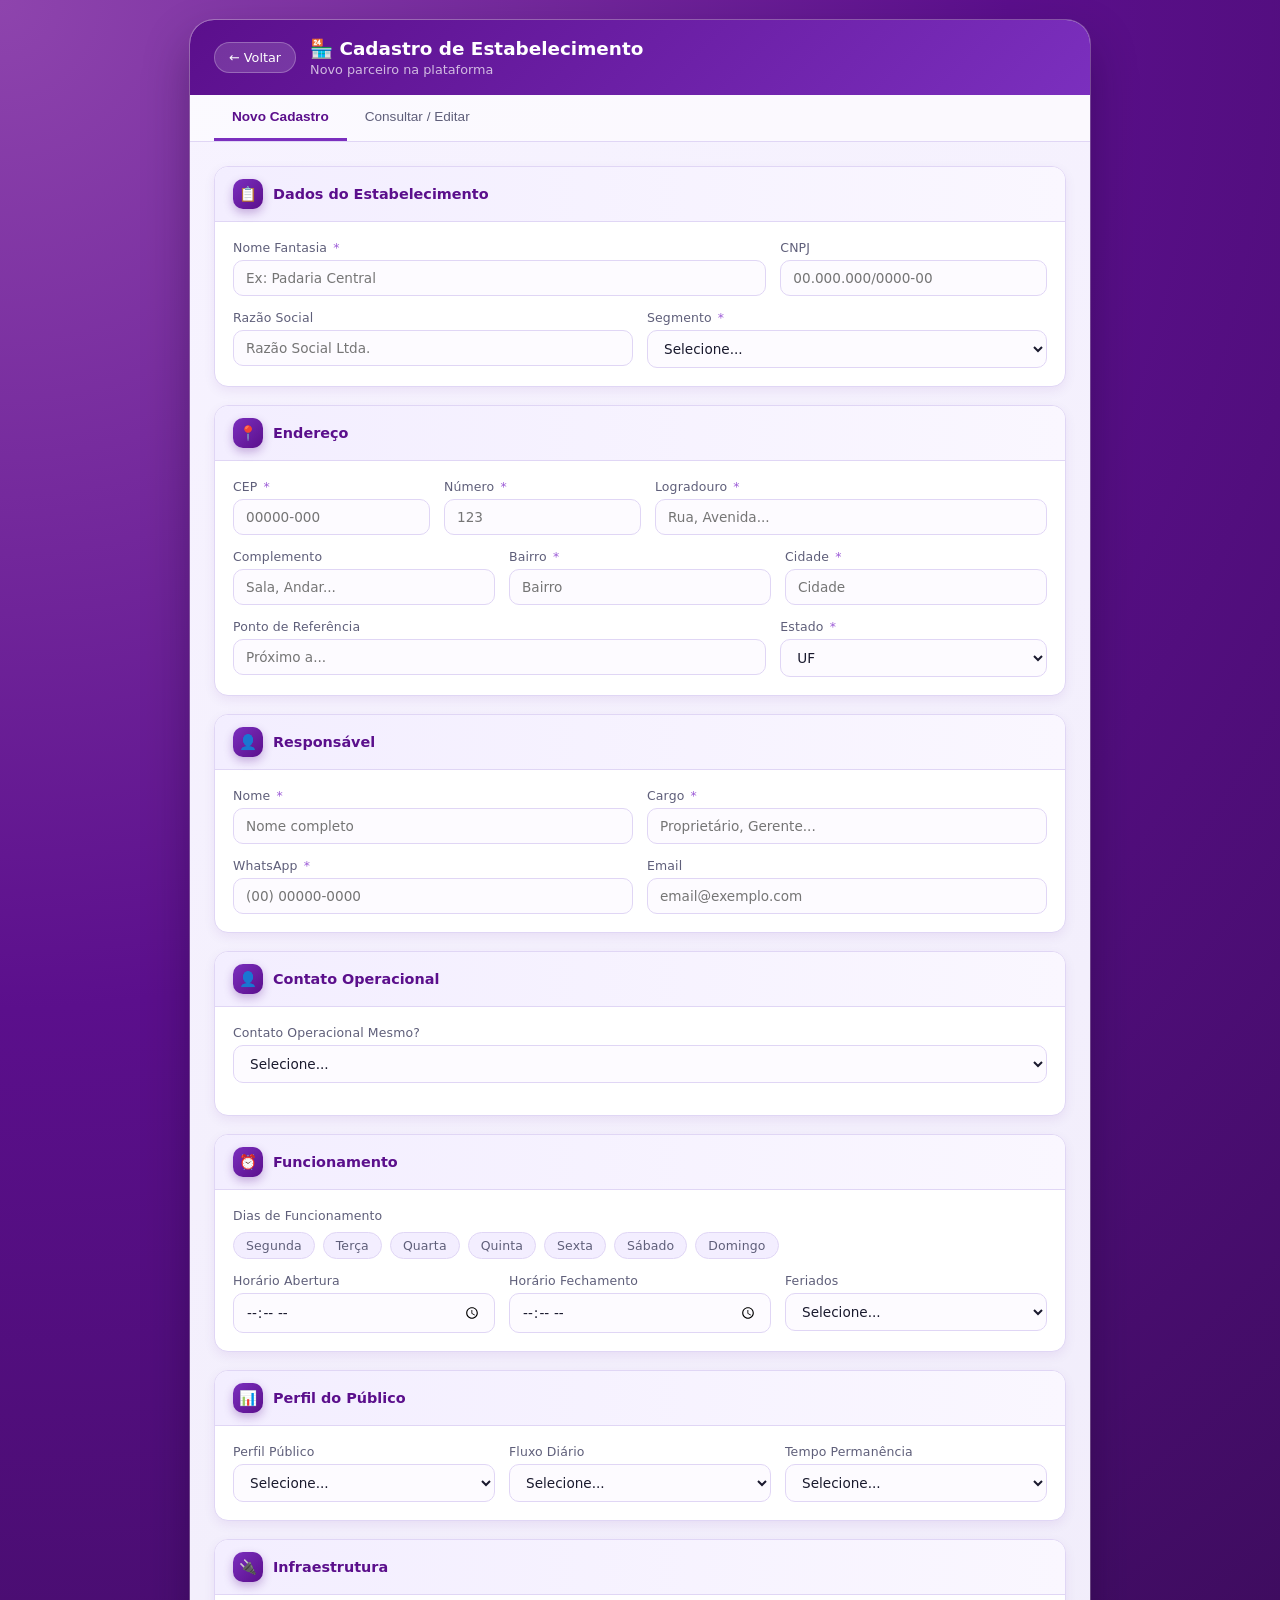
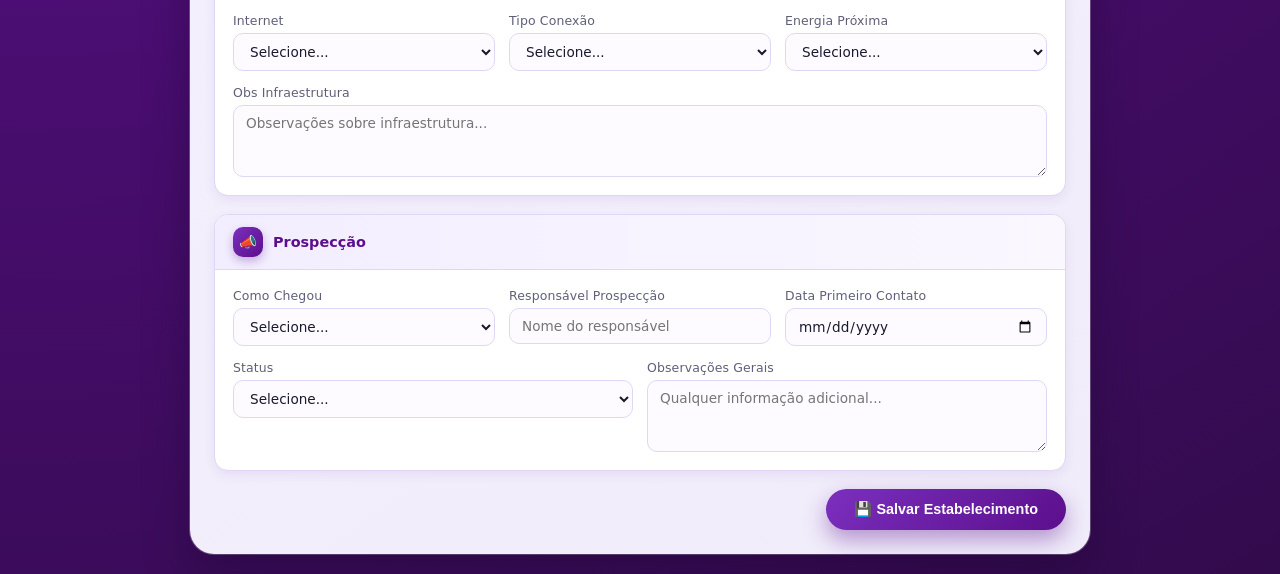
==== commit b0c4e321: "Update cadastro.html" ====
--- a/cadastro.html
+++ b/cadastro.html
@@ -2,687 +2,1096 @@
 <html lang="pt-BR">
 <head>
   <meta charset="UTF-8">
+  <title>Fluxon Delivery – Cadastro de Estabelecimento</title>
   <meta name="viewport" content="width=device-width, initial-scale=1.0">
-  <title>Cadastro de Estabelecimento</title>
-  <link rel="stylesheet" href="estilo.css">
   <style>
-    .tabs { display:flex; gap:8px; margin-bottom:16px; border-bottom:1px solid #ddd; }
-    .tab-btn { padding:8px 16px; border:none; background:transparent; cursor:pointer; font-weight:600; border-bottom:3px solid transparent; font-size:14px; }
-    .tab-btn.ativo { border-bottom-color:#1a73e8; color:#1a73e8; }
-    .tab-conteudo { display:none; }
-    .tab-conteudo.ativo { display:block; }
-    table.listagem { width:100%; border-collapse:collapse; margin-top:8px; font-size:14px; }
-    table.listagem th, table.listagem td { border:1px solid #eee; padding:6px 8px; text-align:left; }
-    table.listagem th { background:#f5f5f5; }
-    table.listagem tr:hover { background:#f0f7ff; cursor:pointer; }
-    .badge { display:inline-block; padding:2px 8px; border-radius:12px; font-size:11px; background:#eee; }
-    .badge-status { background:#e3f2fd; color:#1a73e8; }
-    .badge-cidade { background:#f1f8e9; color:#558b2f; }
-    .info-edicao { font-size:13px; color:#555; margin-bottom:12px; background:#fff8e1; border:1px solid #ffe082; border-radius:6px; padding:8px 12px; }
-    .info-edicao span { font-weight:600; color:#333; }
-    .btn-secundario { background:#fff; color:#1a73e8; border:1px solid #1a73e8; padding:5px 12px; border-radius:4px; cursor:pointer; font-size:13px; margin-left:8px; }
+    :root {
+      --roxo-escuro: #5B0F8C;
+      --roxo: #7B2FBE;
+      --roxo-medio: #9B59D6;
+      --roxo-claro: #F3F0F9;
+      --borda: #E0D6F5;
+      --texto: #1A1A2E;
+      --texto-sec: #5F5F7A;
+      --branco: #FFFFFF;
+      --verde: #2ECC71;
+      --vermelho: #E74C3C;
+      --radius: 14px;
+    }
+
+    * { box-sizing: border-box; margin: 0; padding: 0; }
+
+    body {
+      font-family: system-ui, -apple-system, BlinkMacSystemFont, "Segoe UI", sans-serif;
+      background: radial-gradient(circle at top left, #8e44ad 0, #5B0F8C 40%, #320b4c 100%);
+      min-height: 100vh;
+      padding: 20px;
+      color: var(--texto);
+    }
+
+    /* SHELL */
+    .app-shell {
+      max-width: 900px;
+      margin: 0 auto;
+      background: linear-gradient(145deg, #F7F3FF, #F0ECFA);
+      border-radius: 24px;
+      box-shadow: 0 22px 45px rgba(20,0,40,0.35), 0 0 0 1px rgba(255,255,255,0.3);
+      overflow: hidden;
+    }
+
+    /* HEADER */
+    .page-header {
+      background: linear-gradient(135deg, var(--roxo-escuro), var(--roxo));
+      padding: 18px 24px;
+      display: flex;
+      align-items: center;
+      gap: 14px;
+    }
+
+    .btn-voltar {
+      background: rgba(255,255,255,0.15);
+      border: 1px solid rgba(255,255,255,0.25);
+      color: white;
+      padding: 7px 14px;
+      border-radius: 999px;
+      font-size: 0.8rem;
+      cursor: pointer;
+      text-decoration: none;
+      display: inline-flex;
+      align-items: center;
+      gap: 6px;
+      transition: background 0.15s;
+    }
+    .btn-voltar:hover { background: rgba(255,255,255,0.25); }
+
+    .header-title {
+      flex: 1;
+    }
+    .header-title h1 {
+      color: white;
+      font-size: 1.15rem;
+      font-weight: 700;
+    }
+    .header-title p {
+      color: rgba(255,255,255,0.7);
+      font-size: 0.8rem;
+      margin-top: 2px;
+    }
+
+    /* TABS */
+    .tabs-bar {
+      background: rgba(255,255,255,0.6);
+      border-bottom: 1px solid var(--borda);
+      padding: 0 24px;
+      display: flex;
+      gap: 0;
+    }
+
+    .tab-btn {
+      background: none;
+      border: none;
+      border-bottom: 3px solid transparent;
+      padding: 14px 18px;
+      font-size: 0.85rem;
+      font-weight: 500;
+      color: var(--texto-sec);
+      cursor: pointer;
+      transition: color 0.15s, border-color 0.15s;
+    }
+    .tab-btn.active {
+      color: var(--roxo-escuro);
+      border-bottom-color: var(--roxo);
+      font-weight: 600;
+    }
+
+    /* EDIT BANNER */
+    .edit-banner {
+      display: none;
+      background: linear-gradient(90deg, #EDE1FF, #F3F0F9);
+      border-bottom: 1px solid var(--borda);
+      padding: 10px 24px;
+      align-items: center;
+      gap: 12px;
+      font-size: 0.83rem;
+      color: var(--roxo-escuro);
+    }
+    .edit-banner.visible { display: flex; }
+    .edit-banner strong { font-weight: 600; }
+    .btn-cancelar-edicao {
+      margin-left: auto;
+      background: none;
+      border: 1px solid var(--roxo-medio);
+      color: var(--roxo);
+      padding: 5px 12px;
+      border-radius: 999px;
+      font-size: 0.78rem;
+      cursor: pointer;
+      transition: background 0.15s;
+    }
+    .btn-cancelar-edicao:hover { background: rgba(123,47,190,0.08); }
+
+    /* CONTEÚDO */
+    .page-body {
+      padding: 24px;
+    }
+
+    /* SEÇÕES DO FORMULÁRIO */
+    .form-section {
+      background: white;
+      border-radius: var(--radius);
+      border: 1px solid var(--borda);
+      box-shadow: 0 4px 12px rgba(91,15,140,0.07);
+      margin-bottom: 18px;
+      overflow: hidden;
+    }
+
+    .form-section-header {
+      background: linear-gradient(90deg, #F3EEFF, #FAF7FF);
+      border-bottom: 1px solid var(--borda);
+      padding: 12px 18px;
+      display: flex;
+      align-items: center;
+      gap: 10px;
+    }
+
+    .section-icon {
+      width: 30px;
+      height: 30px;
+      border-radius: 10px;
+      background: linear-gradient(135deg, var(--roxo), var(--roxo-escuro));
+      display: flex;
+      align-items: center;
+      justify-content: center;
+      font-size: 0.9rem;
+      color: white;
+      box-shadow: 0 4px 10px rgba(91,15,140,0.3);
+      flex-shrink: 0;
+    }
+
+    .section-title {
+      font-size: 0.9rem;
+      font-weight: 600;
+      color: var(--roxo-escuro);
+    }
+
+    .form-section-body {
+      padding: 18px;
+    }
+
+    /* GRID DE CAMPOS */
+    .form-row {
+      display: grid;
+      gap: 14px;
+      margin-bottom: 14px;
+    }
+    .form-row:last-child { margin-bottom: 0; }
+    .form-row.cols-1 { grid-template-columns: 1fr; }
+    .form-row.cols-2 { grid-template-columns: 1fr 1fr; }
+    .form-row.cols-3 { grid-template-columns: 1fr 1fr 1fr; }
+    .form-row.cols-4 { grid-template-columns: 1fr 1fr 1fr 1fr; }
+    .form-row.cols-2-1 { grid-template-columns: 2fr 1fr; }
+    .form-row.cols-1-2 { grid-template-columns: 1fr 2fr; }
+    .form-row.cols-3-1 { grid-template-columns: 3fr 1fr; }
+
+    .form-group { display: flex; flex-direction: column; gap: 5px; }
+
+    .form-group label {
+      font-size: 0.78rem;
+      font-weight: 500;
+      color: var(--texto-sec);
+      letter-spacing: 0.01em;
+    }
+    .form-group label .req {
+      color: var(--roxo-medio);
+      margin-left: 2px;
+    }
+
+    .form-group input,
+    .form-group select,
+    .form-group textarea {
+      border: 1.5px solid var(--borda);
+      border-radius: 10px;
+      padding: 9px 12px;
+      font-size: 0.85rem;
+      color: var(--texto);
+      background: #FDFBFF;
+      outline: none;
+      transition: border-color 0.15s, box-shadow 0.15s;
+      font-family: inherit;
+    }
+
+    .form-group input:focus,
+    .form-group select:focus,
+    .form-group textarea:focus {
+      border-color: var(--roxo-medio);
+      box-shadow: 0 0 0 3px rgba(123,47,190,0.12);
+      background: white;
+    }
+
+    .form-group textarea { resize: vertical; min-height: 72px; }
+
+    /* CHECKBOXES DE DIAS */
+    .days-grid {
+      display: flex;
+      flex-wrap: wrap;
+      gap: 8px;
+      margin-top: 4px;
+    }
+
+    .day-chip {
+      display: flex;
+      align-items: center;
+      gap: 6px;
+      background: #F3EEFF;
+      border: 1.5px solid var(--borda);
+      border-radius: 999px;
+      padding: 5px 12px;
+      cursor: pointer;
+      transition: all 0.12s;
+      font-size: 0.78rem;
+      color: var(--texto-sec);
+      user-select: none;
+    }
+    .day-chip input { display: none; }
+    .day-chip:has(input:checked) {
+      background: linear-gradient(135deg, var(--roxo), var(--roxo-escuro));
+      color: white;
+      border-color: var(--roxo-escuro);
+      box-shadow: 0 4px 10px rgba(91,15,140,0.3);
+    }
+
+    /* BOTÃO SALVAR */
+    .form-actions {
+      display: flex;
+      justify-content: flex-end;
+      margin-top: 8px;
+    }
+
+    .btn-salvar {
+      background: linear-gradient(135deg, var(--roxo), var(--roxo-escuro));
+      color: white;
+      border: none;
+      padding: 12px 28px;
+      border-radius: 999px;
+      font-size: 0.9rem;
+      font-weight: 600;
+      cursor: pointer;
+      display: inline-flex;
+      align-items: center;
+      gap: 8px;
+      box-shadow: 0 10px 22px rgba(91,15,140,0.4);
+      transition: transform 0.08s, box-shadow 0.08s, filter 0.08s;
+    }
+    .btn-salvar:hover {
+      transform: translateY(-1px);
+      filter: brightness(1.05);
+      box-shadow: 0 14px 28px rgba(60,0,120,0.5);
+    }
+    .btn-salvar:active { transform: translateY(0); }
+
+    /* TABELA */
+    .table-toolbar {
+      display: flex;
+      gap: 10px;
+      margin-bottom: 14px;
+      flex-wrap: wrap;
+    }
+
+    .search-input {
+      flex: 1;
+      min-width: 160px;
+      border: 1.5px solid var(--borda);
+      border-radius: 999px;
+      padding: 8px 14px;
+      font-size: 0.83rem;
+      outline: none;
+      background: white;
+      color: var(--texto);
+      transition: border-color 0.15s, box-shadow 0.15s;
+    }
+    .search-input:focus {
+      border-color: var(--roxo-medio);
+      box-shadow: 0 0 0 3px rgba(123,47,190,0.12);
+    }
+
+    .table-wrap {
+      background: white;
+      border-radius: var(--radius);
+      border: 1px solid var(--borda);
+      box-shadow: 0 4px 12px rgba(91,15,140,0.07);
+      overflow: hidden;
+    }
+
+    table {
+      width: 100%;
+      border-collapse: collapse;
+      font-size: 0.83rem;
+    }
+
+    thead tr {
+      background: linear-gradient(90deg, #F3EEFF, #FAF7FF);
+      border-bottom: 2px solid var(--borda);
+    }
+
+    thead th {
+      padding: 11px 14px;
+      text-align: left;
+      font-weight: 600;
+      color: var(--roxo-escuro);
+      font-size: 0.78rem;
+      letter-spacing: 0.02em;
+      text-transform: uppercase;
+    }
+
+    tbody tr {
+      border-bottom: 1px solid #F0ECFA;
+      cursor: pointer;
+      transition: background 0.1s;
+    }
+    tbody tr:last-child { border-bottom: none; }
+    tbody tr:hover { background: #F9F5FF; }
+
+    tbody td {
+      padding: 11px 14px;
+      color: var(--texto);
+    }
+
+    .badge {
+      display: inline-block;
+      padding: 3px 10px;
+      border-radius: 999px;
+      font-size: 0.72rem;
+      font-weight: 600;
+    }
+    .badge-ativo    { background: #D5F5E3; color: #1a7a3c; }
+    .badge-lead     { background: #EDE1FF; color: #5B0F8C; }
+    .badge-negoc    { background: #FFF3CD; color: #856404; }
+    .badge-cancel   { background: #FDECEA; color: #9a1a1a; }
+    .badge-default  { background: #F0F0F5; color: #5F5F7A; }
+
+    .table-hint {
+      text-align: center;
+      padding: 18px;
+      color: var(--texto-sec);
+      font-size: 0.8rem;
+    }
+
+    /* TOAST */
+    #toast {
+      position: fixed;
+      bottom: 24px;
+      right: 24px;
+      background: linear-gradient(135deg, var(--roxo), var(--roxo-escuro));
+      color: white;
+      padding: 12px 20px;
+      border-radius: 12px;
+      font-size: 0.85rem;
+      box-shadow: 0 8px 24px rgba(91,15,140,0.4);
+      opacity: 0;
+      transform: translateY(10px);
+      transition: opacity 0.25s, transform 0.25s;
+      pointer-events: none;
+      z-index: 999;
+      max-width: 320px;
+    }
+    #toast.show { opacity: 1; transform: translateY(0); }
+    #toast.erro { background: linear-gradient(135deg, #c0392b, #922b21); }
+
+    @media (max-width: 640px) {
+      .form-row.cols-2,
+      .form-row.cols-3,
+      .form-row.cols-4,
+      .form-row.cols-2-1,
+      .form-row.cols-1-2,
+      .form-row.cols-3-1 {
+        grid-template-columns: 1fr;
+      }
+      .page-body { padding: 16px; }
+    }
   </style>
 </head>
 <body>
 
-<div class="header">
-  <button class="back-btn" onclick="location.href='index.html'">← Voltar</button>
-  <div>
-    <h1>🏪 Cadastro de Estabelecimento</h1>
-    <div class="subtitle">Novo parceiro na plataforma</div>
+<div class="app-shell">
+
+  <!-- HEADER -->
+  <header class="page-header">
+    <a href="index.html" class="btn-voltar">← Voltar</a>
+    <div class="header-title">
+      <h1>🏪 Cadastro de Estabelecimento</h1>
+      <p>Novo parceiro na plataforma</p>
+    </div>
+  </header>
+
+  <!-- TABS -->
+  <div class="tabs-bar">
+    <button class="tab-btn active" id="tabNovo" onclick="mostrarAba('novo')">Novo Cadastro</button>
+    <button class="tab-btn" id="tabConsultar" onclick="mostrarAba('consultar')">Consultar / Editar</button>
   </div>
+
+  <!-- EDIT BANNER -->
+  <div class="edit-banner" id="editBanner">
+    ✏️ Editando: <strong id="nomeEditando"></strong> &nbsp;|&nbsp; ID: <strong id="idEditando"></strong>
+    <button class="btn-cancelar-edicao" onclick="cancelarEdicao()">✕ Cancelar edição</button>
+  </div>
+
+  <!-- BODY -->
+  <div class="page-body">
+
+    <!-- ABA NOVO CADASTRO -->
+    <div id="abaNovo">
+
+      <!-- Dados do Estabelecimento -->
+      <div class="form-section">
+        <div class="form-section-header">
+          <div class="section-icon">📋</div>
+          <div class="section-title">Dados do Estabelecimento</div>
+        </div>
+        <div class="form-section-body">
+          <div class="form-row cols-2-1">
+            <div class="form-group">
+              <label>Nome Fantasia <span class="req">*</span></label>
+              <input type="text" id="nomeFantasia" placeholder="Ex: Padaria Central">
+            </div>
+            <div class="form-group">
+              <label>CNPJ</label>
+              <input type="text" id="cnpj" placeholder="00.000.000/0000-00">
+            </div>
+          </div>
+          <div class="form-row cols-2">
+            <div class="form-group">
+              <label>Razão Social</label>
+              <input type="text" id="razaoSocial" placeholder="Razão Social Ltda.">
+            </div>
+            <div class="form-group">
+              <label>Segmento <span class="req">*</span></label>
+              <select id="segmento">
+                <option value="">Selecione...</option>
+                <option>Restaurante</option>
+                <option>Lanchonete / Fast Food</option>
+                <option>Padaria / Confeitaria</option>
+                <option>Bar / Pub</option>
+                <option>Salão de Beleza / Barbearia</option>
+                <option>Academia / Fitness</option>
+                <option>Clínica / Consultório</option>
+                <option>Farmácia</option>
+                <option>Supermercado / Mercado</option>
+                <option>Loja de Roupas / Calçados</option>
+                <option>Pet Shop</option>
+                <option>Escola / Curso</option>
+                <option>Hotel / Pousada</option>
+                <option>Outro</option>
+              </select>
+            </div>
+          </div>
+        </div>
+      </div>
+
+      <!-- Endereço -->
+      <div class="form-section">
+        <div class="form-section-header">
+          <div class="section-icon">📍</div>
+          <div class="section-title">Endereço</div>
+        </div>
+        <div class="form-section-body">
+          <div class="form-row cols-4">
+            <div class="form-group">
+              <label>CEP <span class="req">*</span></label>
+              <input type="text" id="cep" placeholder="00000-000" maxlength="9">
+            </div>
+            <div class="form-group">
+              <label>Número <span class="req">*</span></label>
+              <input type="text" id="numero" placeholder="123">
+            </div>
+            <div class="form-group" style="grid-column: span 2">
+              <label>Logradouro <span class="req">*</span></label>
+              <input type="text" id="logradouro" placeholder="Rua, Avenida...">
+            </div>
+          </div>
+          <div class="form-row cols-3">
+            <div class="form-group">
+              <label>Complemento</label>
+              <input type="text" id="complemento" placeholder="Sala, Andar...">
+            </div>
+            <div class="form-group">
+              <label>Bairro <span class="req">*</span></label>
+              <input type="text" id="bairro" placeholder="Bairro">
+            </div>
+            <div class="form-group">
+              <label>Cidade <span class="req">*</span></label>
+              <input type="text" id="cidade" placeholder="Cidade">
+            </div>
+          </div>
+          <div class="form-row cols-2-1">
+            <div class="form-group">
+              <label>Ponto de Referência</label>
+              <input type="text" id="pontoReferencia" placeholder="Próximo a...">
+            </div>
+            <div class="form-group">
+              <label>Estado <span class="req">*</span></label>
+              <select id="estado">
+                <option value="">UF</option>
+                <option>AC</option><option>AL</option><option>AP</option><option>AM</option>
+                <option>BA</option><option>CE</option><option>DF</option><option>ES</option>
+                <option>GO</option><option>MA</option><option>MT</option><option>MS</option>
+                <option>MG</option><option>PA</option><option>PB</option><option>PR</option>
+                <option>PE</option><option>PI</option><option>RJ</option><option>RN</option>
+                <option>RS</option><option>RO</option><option>RR</option><option>SC</option>
+                <option>SP</option><option>SE</option><option>TO</option>
+              </select>
+            </div>
+          </div>
+        </div>
+      </div>
+
+      <!-- Responsável -->
+      <div class="form-section">
+        <div class="form-section-header">
+          <div class="section-icon">👤</div>
+          <div class="section-title">Responsável</div>
+        </div>
+        <div class="form-section-body">
+          <div class="form-row cols-2">
+            <div class="form-group">
+              <label>Nome <span class="req">*</span></label>
+              <input type="text" id="nomeResponsavel" placeholder="Nome completo">
+            </div>
+            <div class="form-group">
+              <label>Cargo <span class="req">*</span></label>
+              <input type="text" id="cargoResponsavel" placeholder="Proprietário, Gerente...">
+            </div>
+          </div>
+          <div class="form-row cols-2">
+            <div class="form-group">
+              <label>WhatsApp <span class="req">*</span></label>
+              <input type="text" id="whatsappResponsavel" placeholder="(00) 00000-0000">
+            </div>
+            <div class="form-group">
+              <label>Email</label>
+              <input type="email" id="emailResponsavel" placeholder="email@exemplo.com">
+            </div>
+          </div>
+        </div>
+      </div>
+
+      <!-- Contato Operacional -->
+      <div class="form-section">
+        <div class="form-section-header">
+          <div class="section-icon">👤</div>
+          <div class="section-title">Contato Operacional</div>
+        </div>
+        <div class="form-section-body">
+          <div class="form-row cols-1">
+            <div class="form-group">
+              <label>Contato Operacional Mesmo?</label>
+              <select id="contatoOpMesmo" onchange="toggleContatoOp()">
+                <option value="">Selecione...</option>
+                <option value="Sim">Sim</option>
+                <option value="Não, informar outro contato">Não, informar outro contato</option>
+              </select>
+            </div>
+          </div>
+          <div id="camposContatoOp" style="display:none">
+            <div class="form-row cols-2">
+              <div class="form-group">
+                <label>Nome Contato Op.</label>
+                <input type="text" id="nomeContatoOp" placeholder="Nome">
+              </div>
+              <div class="form-group">
+                <label>Cargo Contato Op.</label>
+                <input type="text" id="cargoContatoOp" placeholder="Cargo">
+              </div>
+            </div>
+            <div class="form-row cols-2">
+              <div class="form-group">
+                <label>WhatsApp Contato Op.</label>
+                <input type="text" id="whatsappContatoOp" placeholder="(00) 00000-0000">
+              </div>
+              <div class="form-group">
+                <label>Email Contato Op.</label>
+                <input type="email" id="emailContatoOp" placeholder="email@exemplo.com">
+              </div>
+            </div>
+          </div>
+        </div>
+      </div>
+
+      <!-- Funcionamento -->
+      <div class="form-section">
+        <div class="form-section-header">
+          <div class="section-icon">⏰</div>
+          <div class="section-title">Funcionamento</div>
+        </div>
+        <div class="form-section-body">
+          <div class="form-row cols-1">
+            <div class="form-group">
+              <label>Dias de Funcionamento</label>
+              <div class="days-grid">
+                <label class="day-chip"><input type="checkbox" id="seg" value="Segunda-feira"> Segunda</label>
+                <label class="day-chip"><input type="checkbox" id="ter" value="Terça-feira"> Terça</label>
+                <label class="day-chip"><input type="checkbox" id="qua" value="Quarta-feira"> Quarta</label>
+                <label class="day-chip"><input type="checkbox" id="qui" value="Quinta-feira"> Quinta</label>
+                <label class="day-chip"><input type="checkbox" id="sex" value="Sexta-feira"> Sexta</label>
+                <label class="day-chip"><input type="checkbox" id="sab" value="Sábado"> Sábado</label>
+                <label class="day-chip"><input type="checkbox" id="dom" value="Domingo"> Domingo</label>
+              </div>
+            </div>
+          </div>
+          <div class="form-row cols-3">
+            <div class="form-group">
+              <label>Horário Abertura</label>
+              <input type="time" id="horarioAbertura">
+            </div>
+            <div class="form-group">
+              <label>Horário Fechamento</label>
+              <input type="time" id="horarioFechamento">
+            </div>
+            <div class="form-group">
+              <label>Feriados</label>
+              <select id="feriados">
+                <option value="">Selecione...</option>
+                <option>Sim, normalmente</option>
+                <option>Sim, em horário reduzido</option>
+                <option>Não</option>
+                <option>Depende do feriado</option>
+              </select>
+            </div>
+          </div>
+        </div>
+      </div>
+
+      <!-- Perfil do Público -->
+      <div class="form-section">
+        <div class="form-section-header">
+          <div class="section-icon">📊</div>
+          <div class="section-title">Perfil do Público</div>
+        </div>
+        <div class="form-section-body">
+          <div class="form-row cols-3">
+            <div class="form-group">
+              <label>Perfil Público</label>
+              <select id="perfilPublico">
+                <option value="">Selecione...</option>
+                <option>Classe A/B</option>
+                <option>Classe B/C</option>
+                <option>Classe C/D</option>
+                <option>Misto</option>
+              </select>
+            </div>
+            <div class="form-group">
+              <label>Fluxo Diário</label>
+              <select id="fluxoDiario">
+                <option value="">Selecione...</option>
+                <option>Até 50 pessoas</option>
+                <option>50 a 100 pessoas</option>
+                <option>100 a 300 pessoas</option>
+                <option>300 a 500 pessoas</option>
+                <option>Mais de 500 pessoas</option>
+              </select>
+            </div>
+            <div class="form-group">
+              <label>Tempo Permanência</label>
+              <select id="tempoPermanencia">
+                <option value="">Selecione...</option>
+                <option>Menos de 5 minutos</option>
+                <option>5 a 15 minutos</option>
+                <option>15 a 30 minutos</option>
+                <option>30 a 60 minutos</option>
+                <option>Mais de 1 hora</option>
+              </select>
+            </div>
+          </div>
+        </div>
+      </div>
+
+      <!-- Infraestrutura -->
+      <div class="form-section">
+        <div class="form-section-header">
+          <div class="section-icon">🔌</div>
+          <div class="section-title">Infraestrutura</div>
+        </div>
+        <div class="form-section-body">
+          <div class="form-row cols-3">
+            <div class="form-group">
+              <label>Internet</label>
+              <select id="internet">
+                <option value="">Selecione...</option>
+                <option>Sim</option><option>Não</option><option>Não sei</option>
+              </select>
+            </div>
+            <div class="form-group">
+              <label>Tipo Conexão</label>
+              <select id="tipoConexao">
+                <option value="">Selecione...</option>
+                <option>Wi-Fi</option><option>Cabo (Ethernet)</option>
+                <option>Ambos</option><option>4G/5G</option>
+              </select>
+            </div>
+            <div class="form-group">
+              <label>Energia Próxima</label>
+              <select id="energiaProxima">
+                <option value="">Selecione...</option>
+                <option>Sim</option><option>Não</option><option>Não sei</option>
+              </select>
+            </div>
+          </div>
+          <div class="form-row cols-1">
+            <div class="form-group">
+              <label>Obs Infraestrutura</label>
+              <textarea id="obsInfraestrutura" placeholder="Observações sobre infraestrutura..."></textarea>
+            </div>
+          </div>
+        </div>
+      </div>
+
+      <!-- Prospecção -->
+      <div class="form-section">
+        <div class="form-section-header">
+          <div class="section-icon">📣</div>
+          <div class="section-title">Prospecção</div>
+        </div>
+        <div class="form-section-body">
+          <div class="form-row cols-3">
+            <div class="form-group">
+              <label>Como Chegou</label>
+              <select id="comoChegou">
+                <option value="">Selecione...</option>
+                <option>Indicação</option><option>Prospecção ativa</option>
+                <option>Redes sociais</option><option>Google</option>
+                <option>Evento</option><option>Outro</option>
+              </select>
+            </div>
+            <div class="form-group">
+              <label>Responsável Prospecção</label>
+              <input type="text" id="responsavelProspeccao" placeholder="Nome do responsável">
+            </div>
+            <div class="form-group">
+              <label>Data Primeiro Contato</label>
+              <input type="date" id="dataPrimeiroContato">
+            </div>
+          </div>
+          <div class="form-row cols-2">
+            <div class="form-group">
+              <label>Status</label>
+              <select id="status">
+                <option value="">Selecione...</option>
+                <option>Lead</option>
+                <option>Em negociação</option>
+                <option>Contrato assinado</option>
+                <option>Instalado e ativo</option>
+                <option>Cancelado</option>
+                <option>Sem interesse</option>
+              </select>
+            </div>
+            <div class="form-group">
+              <label>Observações Gerais</label>
+              <textarea id="observacoesGerais" placeholder="Qualquer informação adicional..."></textarea>
+            </div>
+          </div>
+        </div>
+      </div>
+
+      <!-- AÇÃO -->
+      <div class="form-actions">
+        <button class="btn-salvar" onclick="salvar()">
+          💾 Salvar Estabelecimento
+        </button>
+      </div>
+
+    </div>
+    <!-- fim abaNovo -->
+
+    <!-- ABA CONSULTAR -->
+    <div id="abaConsultar" style="display:none">
+      <div class="table-toolbar">
+        <input type="text" class="search-input" id="filtroNome"    placeholder="🔍 Filtrar por nome..."   oninput="filtrarTabela()">
+        <input type="text" class="search-input" id="filtroCidade"  placeholder="🏙 Filtrar por cidade..."  oninput="filtrarTabela()">
+      </div>
+      <div class="table-wrap">
+        <table>
+          <thead>
+            <tr>
+              <th>ID</th>
+              <th>Nome Fantasia</th>
+              <th>Cidade/UF</th>
+              <th>Segmento</th>
+              <th>Status</th>
+            </tr>
+          </thead>
+          <tbody id="tabelaEstabelecimentos">
+            <tr><td colspan="5" class="table-hint">Carregando...</td></tr>
+          </tbody>
+        </table>
+      </div>
+      <p style="font-size:0.75rem;color:var(--texto-sec);margin-top:10px;text-align:center;">
+        Clique em uma linha para editar.
+      </p>
+    </div>
+    <!-- fim abaConsultar -->
+
+  </div>
+  <!-- fim page-body -->
+
 </div>
-
-<div class="container">
-  <div class="tabs">
-    <button class="tab-btn ativo" data-tab="tab-novo">Novo Cadastro</button>
-    <button class="tab-btn" data-tab="tab-consulta">Consultar / Editar</button>
-  </div>
-
-  <div id="alerta" class="alerta"></div>
-
-  <!-- NOVO CADASTRO -->
-  <div id="tab-novo" class="tab-conteudo ativo">
-    <div id="infoEdicao" class="info-edicao" style="display:none;">
-      Editando: <span id="infoEdicaoNome"></span> &nbsp;|&nbsp; ID: <span id="infoEdicaoId"></span>
-      <button type="button" class="btn-secundario" onclick="cancelarEdicao()">✕ Cancelar edição</button>
-    </div>
-
-    <form id="formCadastro">
-      <!-- Dados -->
-      <div class="card">
-        <h2>📋 Dados do Estabelecimento</h2>
-        <div class="form-group">
-          <label>Nome Fantasia <span class="obrigatorio">*</span></label>
-          <input type="text" id="nomeFantasia" required>
-        </div>
-        <div class="form-row">
-          <div class="form-group">
-            <label>Razão Social</label>
-            <input type="text" id="razaoSocial">
-          </div>
-          <div class="form-group">
-            <label>CNPJ</label>
-            <input type="text" id="cnpj" placeholder="00.000.000/0000-00" maxlength="18"
-              oninput="
-                var v=this.value.replace(/\D/g,'').substring(0,14);
-                if(v.length>12)v=v.replace(/^(\d{2})(\d{3})(\d{3})(\d{4})(\d{2})$/,'$1.$2.$3/$4-$5');
-                else if(v.length>8)v=v.replace(/^(\d{2})(\d{3})(\d{3})(\d+)$/,'$1.$2.$3/$4');
-                else if(v.length>5)v=v.replace(/^(\d{2})(\d{3})(\d+)$/,'$1.$2.$3');
-                else if(v.length>2)v=v.replace(/^(\d{2})(\d+)$/,'$1.$2');
-                this.value=v;
-              ">
-          </div>
-        </div>
-        <div class="form-group">
-          <label>Segmento <span class="obrigatorio">*</span></label>
-          <select id="segmento" required>
-            <option value="">Selecione...</option>
-            <option>Restaurante</option>
-            <option>Lanchonete / Fast Food</option>
-            <option>Padaria / Confeitaria</option>
-            <option>Bar / Pub</option>
-            <option>Salão de Beleza / Barbearia</option>
-            <option>Academia / Fitness</option>
-            <option>Clínica / Consultório</option>
-            <option>Farmácia</option>
-            <option>Supermercado / Mercado</option>
-            <option>Loja de Roupas / Calçados</option>
-            <option>Pet Shop</option>
-            <option>Escola / Curso</option>
-            <option>Hotel / Pousada</option>
-            <option>Outro</option>
-          </select>
-        </div>
-      </div>
-
-      <!-- Endereço -->
-      <div class="card">
-        <h2>📍 Endereço</h2>
-        <div class="form-row">
-          <div class="form-group">
-            <label>CEP <span class="obrigatorio">*</span></label>
-            <input type="text" id="cep" required placeholder="00000-000" maxlength="9"
-              oninput="
-                var v=this.value.replace(/\D/g,'').substring(0,8);
-                if(v.length>5)v=v.replace(/^(\d{5})(\d+)$/,'$1-$2');
-                this.value=v;
-                if(v.replace(/\D/g,'').length===8){
-                  fetch('https://viacep.com.br/ws/'+v.replace(/\D/g,'')+'/json/')
-                  .then(function(r){return r.json();})
-                  .then(function(d){
-                    if(!d.erro){
-                      document.getElementById('logradouro').value=d.logradouro||'';
-                      document.getElementById('bairro').value=d.bairro||'';
-                      document.getElementById('cidade').value=d.localidade||'';
-                      document.getElementById('estado').value=d.uf||'';
-                      document.getElementById('numero').focus();
-                    }
-                  });
-                }
-              ">
-          </div>
-          <div class="form-group">
-            <label>Número <span class="obrigatorio">*</span></label>
-            <input type="text" id="numero" required>
-          </div>
-        </div>
-        <div class="form-group">
-          <label>Logradouro <span class="obrigatorio">*</span></label>
-          <input type="text" id="logradouro" required>
-        </div>
-        <div class="form-row">
-          <div class="form-group">
-            <label>Complemento</label>
-            <input type="text" id="complemento">
-          </div>
-          <div class="form-group">
-            <label>Bairro <span class="obrigatorio">*</span></label>
-            <input type="text" id="bairro" required>
-          </div>
-        </div>
-        <div class="form-row">
-          <div class="form-group">
-            <label>Cidade <span class="obrigatorio">*</span></label>
-            <input type="text" id="cidade" required>
-          </div>
-          <div class="form-group">
-            <label>Estado <span class="obrigatorio">*</span></label>
-            <input type="text" id="estado" required maxlength="2" placeholder="SP">
-          </div>
-        </div>
-        <div class="form-group">
-          <label>Ponto de Referência</label>
-          <input type="text" id="pontoReferencia">
-        </div>
-      </div>
-
-      <!-- Responsável -->
-      <div class="card">
-        <h2>👤 Responsável</h2>
-        <div class="form-row">
-          <div class="form-group">
-            <label>Nome <span class="obrigatorio">*</span></label>
-            <input type="text" id="nomeResponsavel" required>
-          </div>
-          <div class="form-group">
-            <label>Cargo <span class="obrigatorio">*</span></label>
-            <input type="text" id="cargoResponsavel" required>
-          </div>
-        </div>
-        <div class="form-row">
-          <div class="form-group">
-            <label>WhatsApp Responsável <span class="obrigatorio">*</span></label>
-            <input type="text" id="whatsappResponsavel" required placeholder="(00) 00000-0000" maxlength="15"
-              oninput="
-                var v=this.value.replace(/\D/g,'').substring(0,11);
-                if(v.length===0){this.value='';return;}
-                if(v.length<=2)v='('+v;
-                else if(v.length<=6)v='('+v.substring(0,2)+') '+v.substring(2);
-                else if(v.length<=10)v='('+v.substring(0,2)+') '+v.substring(2,6)+'-'+v.substring(6);
-                else v='('+v.substring(0,2)+') '+v.substring(2,7)+'-'+v.substring(7);
-                this.value=v;
-              ">
-          </div>
-          <div class="form-group">
-            <label>Email Responsável</label>
-            <input type="email" id="emailResponsavel">
-          </div>
-        </div>
-      </div>
-
-      <!-- Contato Operacional -->
-      <div class="card">
-        <h2>👤 Contato Operacional</h2>
-        <div class="form-group">
-          <label>Contato Operacional Mesmo?</label>
-          <select id="contatoOpMesmo" onchange="
-            document.getElementById('camposContatoOp').style.display=
-              this.value==='Não'?'block':'none';
-          ">
-            <option value="">Selecione...</option>
-            <option value="Sim">Sim</option>
-            <option value="Não">Não, informar outro contato</option>
-          </select>
-        </div>
-        <div id="camposContatoOp" style="display:none;">
-          <div class="form-row">
-            <div class="form-group">
-              <label>Nome Contato Op.</label>
-              <input type="text" id="nomeContatoOp">
-            </div>
-            <div class="form-group">
-              <label>Cargo Contato Op.</label>
-              <input type="text" id="cargoContatoOp">
-            </div>
-          </div>
-          <div class="form-row">
-            <div class="form-group">
-              <label>WhatsApp Contato Op.</label>
-              <input type="text" id="whatsappContatoOp" placeholder="(00) 00000-0000" maxlength="15"
-                oninput="
-                  var v=this.value.replace(/\D/g,'').substring(0,11);
-                  if(v.length===0){this.value='';return;}
-                  if(v.length<=2)v='('+v;
-                  else if(v.length<=6)v='('+v.substring(0,2)+') '+v.substring(2);
-                  else if(v.length<=10)v='('+v.substring(0,2)+') '+v.substring(2,6)+'-'+v.substring(6);
-                  else v='('+v.substring(0,2)+') '+v.substring(2,7)+'-'+v.substring(7);
-                  this.value=v;
-                ">
-            </div>
-            <div class="form-group">
-              <label>Email Contato Op.</label>
-              <input type="email" id="emailContatoOp">
-            </div>
-          </div>
-        </div>
-      </div>
-
-      <!-- Funcionamento -->
-      <div class="card">
-        <h2>⏰ Funcionamento</h2>
-        <div class="form-group">
-          <label>Dias de Funcionamento</label>
-          <div class="checkbox-group">
-            <label class="checkbox-item"><input type="checkbox" name="dias" value="Segunda"> Segunda-feira</label>
-            <label class="checkbox-item"><input type="checkbox" name="dias" value="Terça"> Terça-feira</label>
-            <label class="checkbox-item"><input type="checkbox" name="dias" value="Quarta"> Quarta-feira</label>
-            <label class="checkbox-item"><input type="checkbox" name="dias" value="Quinta"> Quinta-feira</label>
-            <label class="checkbox-item"><input type="checkbox" name="dias" value="Sexta"> Sexta-feira</label>
-            <label class="checkbox-item"><input type="checkbox" name="dias" value="Sábado"> Sábado</label>
-            <label class="checkbox-item"><input type="checkbox" name="dias" value="Domingo"> Domingo</label>
-          </div>
-        </div>
-        <div class="form-row">
-          <div class="form-group">
-            <label>Horário Abertura</label>
-            <input type="time" id="horarioAbertura">
-          </div>
-          <div class="form-group">
-            <label>Horário Fechamento</label>
-            <input type="time" id="horarioFechamento">
-          </div>
-        </div>
-        <div class="form-group">
-          <label>Feriados</label>
-          <select id="feriados">
-            <option value="">Selecione...</option>
-            <option>Sim, normalmente</option>
-            <option>Sim, em horário reduzido</option>
-            <option>Não</option>
-            <option>Depende do feriado</option>
-          </select>
-        </div>
-      </div>
-
-      <!-- Perfil -->
-      <div class="card">
-        <h2>📊 Perfil do Público</h2>
-        <div class="form-group">
-          <label>Perfil Público</label>
-          <select id="perfilPublico">
-            <option value="">Selecione...</option>
-            <option>Classe A/B</option>
-            <option>Classe B/C</option>
-            <option>Classe C/D</option>
-            <option>Misto</option>
-          </select>
-        </div>
-        <div class="form-row">
-          <div class="form-group">
-            <label>Fluxo Diário</label>
-            <select id="fluxoDiario">
-              <option value="">Selecione...</option>
-              <option>Até 50 pessoas</option>
-              <option>50 a 100 pessoas</option>
-              <option>100 a 300 pessoas</option>
-              <option>300 a 500 pessoas</option>
-              <option>Mais de 500 pessoas</option>
-            </select>
-          </div>
-          <div class="form-group">
-            <label>Tempo Permanência</label>
-            <select id="tempoPermanencia">
-              <option value="">Selecione...</option>
-              <option>Menos de 5 minutos</option>
-              <option>5 a 15 minutos</option>
-              <option>15 a 30 minutos</option>
-              <option>30 a 60 minutos</option>
-              <option>Mais de 1 hora</option>
-            </select>
-          </div>
-        </div>
-      </div>
-
-      <!-- Infra -->
-      <div class="card">
-        <h2>🔌 Infraestrutura</h2>
-        <div class="form-group">
-          <label>Internet</label>
-          <select id="internet">
-            <option value="">Selecione...</option>
-            <option>Sim</option>
-            <option>Não</option>
-            <option>Não sei</option>
-          </select>
-        </div>
-        <div class="form-group">
-          <label>Tipo Conexão</label>
-          <select id="tipoConexao">
-            <option value="">Selecione...</option>
-            <option>Wi-Fi</option>
-            <option>Cabo (Ethernet)</option>
-            <option>Ambos</option>
-            <option>4G/5G</option>
-          </select>
-        </div>
-        <div class="form-group">
-          <label>Energia Próxima</label>
-          <select id="energiaProxima">
-            <option value="">Selecione...</option>
-            <option>Sim</option>
-            <option>Não</option>
-            <option>Não sei</option>
-          </select>
-        </div>
-        <div class="form-group">
-          <label>Obs Infraestrutura</label>
-          <textarea id="obsInfraestrutura"></textarea>
-        </div>
-      </div>
-
-      <!-- Prospecção -->
-      <div class="card">
-        <h2>📣 Prospecção</h2>
-        <div class="form-group">
-          <label>Como Chegou</label>
-          <select id="comoChegou">
-            <option value="">Selecione...</option>
-            <option>Indicação</option>
-            <option>Prospecção ativa</option>
-            <option>Redes sociais</option>
-            <option>Google</option>
-            <option>Evento</option>
-            <option>Outro</option>
-          </select>
-        </div>
-        <div class="form-row">
-          <div class="form-group">
-            <label>Responsável Prospecção</label>
-            <input type="text" id="responsavelProspeccao">
-          </div>
-          <div class="form-group">
-            <label>Data Primeiro Contato</label>
-            <input type="date" id="dataPrimeiroContato">
-          </div>
-        </div>
-        <div class="form-group">
-          <label>Status</label>
-          <select id="status">
-            <option value="">Selecione...</option>
-            <option>Lead</option>
-            <option>Em negociação</option>
-            <option>Contrato assinado</option>
-            <option>Instalado e ativo</option>
-            <option>Cancelado</option>
-            <option>Sem interesse</option>
-          </select>
-        </div>
-        <div class="form-group">
-          <label>Observações Gerais</label>
-          <textarea id="observacoesGerais"></textarea>
-        </div>
-      </div>
-
-      <button type="submit" class="btn-submit" id="btnSubmit">💾 Salvar Estabelecimento</button>
-    </form>
-  </div>
-
-  <!-- CONSULTA -->
-  <div id="tab-consulta" class="tab-conteudo">
-    <div class="card">
-      <h2>📚 Estabelecimentos Cadastrados</h2>
-      <div class="form-row">
-        <div class="form-group">
-          <label>Filtrar por nome</label>
-          <input type="text" id="filtroNome">
-        </div>
-        <div class="form-group">
-          <label>Filtrar por cidade</label>
-          <input type="text" id="filtroCidade">
-        </div>
-      </div>
-      <table class="listagem" id="tabelaEstabelecimentos">
-        <thead>
-          <tr>
-            <th>ID</th>
-            <th>Nome Fantasia</th>
-            <th>Cidade/UF</th>
-            <th>Segmento</th>
-            <th>Status</th>
-          </tr>
-        </thead>
-        <tbody>
-          <tr><td colspan="5">Carregando...</td></tr>
-        </tbody>
-      </table>
-      <div class="hint" style="margin-top:8px;">Clique em uma linha para editar.</div>
-    </div>
-  </div>
-</div>
+<!-- fim app-shell -->
+
+<div id="toast"></div>
 
 <script>
-  var API_URL = 'COLE_AQUI_A_URL_DO_SEU_APPS_SCRIPT';
-  var linhaEmEdicao = null;
-  var idEmEdicao    = null;
-  var listaGlobal   = [];
-
-  document.getElementById('dataPrimeiroContato').value =
-    new Date().toISOString().split('T')[0];
-
-  document.querySelectorAll('.tab-btn').forEach(function(btn){
-    btn.addEventListener('click', function(){
-      trocarTab(this.dataset.tab);
+  const API_URL = 'SUA_URL_AQUI';
+
+  let linhaEditando = null;
+  let todosEstabelecimentos = [];
+
+  // ── ABAS ──────────────────────────────────────────
+  function mostrarAba(aba) {
+    document.getElementById('abaNovo').style.display      = aba === 'novo'      ? '' : 'none';
+    document.getElementById('abaConsultar').style.display = aba === 'consultar' ? '' : 'none';
+    document.getElementById('tabNovo').classList.toggle('active',      aba === 'novo');
+    document.getElementById('tabConsultar').classList.toggle('active', aba === 'consultar');
+    if (aba === 'consultar') carregarEstabelecimentos();
+  }
+
+  // ── CONTATO OP ────────────────────────────────────
+  function toggleContatoOp() {
+    var v = document.getElementById('contatoOpMesmo').value;
+    document.getElementById('camposContatoOp').style.display =
+      v === 'Não, informar outro contato' ? '' : 'none';
+  }
+
+  // ── TOAST ─────────────────────────────────────────
+  function showToast(msg, erro) {
+    var t = document.getElementById('toast');
+    t.textContent = msg;
+    t.className = 'show' + (erro ? ' erro' : '');
+    clearTimeout(t._timer);
+    t._timer = setTimeout(function() { t.className = ''; }, 3500);
+  }
+
+  // ── DIAS ──────────────────────────────────────────
+  function getDias() {
+    return ['seg','ter','qua','qui','sex','sab','dom']
+      .filter(function(id) { return document.getElementById(id).checked; })
+      .map(function(id) { return document.getElementById(id).value; })
+      .join(', ');
+  }
+
+  function setDias(str) {
+    var dias = (str || '').split(',').map(function(d) { return d.trim(); });
+    ['seg','ter','qua','qui','sex','sab','dom'].forEach(function(id) {
+      document.getElementById(id).checked = dias.includes(document.getElementById(id).value);
     });
-  });
-
-  function trocarTab(idTab){
-    document.querySelectorAll('.tab-btn').forEach(function(b){
-      b.classList.toggle('ativo', b.dataset.tab===idTab);
+  }
+
+  // ── BADGE STATUS ──────────────────────────────────
+  function badgeStatus(status) {
+    var mapa = {
+      'Instalado e ativo':  'badge-ativo',
+      'Lead':               'badge-lead',
+      'Em negociação':      'badge-negoc',
+      'Cancelado':          'badge-cancel',
+      'Sem interesse':      'badge-cancel'
+    };
+    var cls = mapa[status] || 'badge-default';
+    return '<span class="badge ' + cls + '">' + (status || '—') + '</span>';
+  }
+
+  // ── SALVAR ────────────────────────────────────────
+  function salvar() {
+    var dados = {
+      acao: linhaEditando ? 'atualizarEstabelecimento' : 'salvarEstabelecimento',
+      linha: linhaEditando,
+      nomeFantasia:          document.getElementById('nomeFantasia').value.trim(),
+      razaoSocial:           document.getElementById('razaoSocial').value.trim(),
+      cnpj:                  document.getElementById('cnpj').value.trim(),
+      segmento:              document.getElementById('segmento').value,
+      cep:                   document.getElementById('cep').value.trim(),
+      logradouro:            document.getElementById('logradouro').value.trim(),
+      numero:                document.getElementById('numero').value.trim(),
+      complemento:           document.getElementById('complemento').value.trim(),
+      bairro:                document.getElementById('bairro').value.trim(),
+      cidade:                document.getElementById('cidade').value.trim(),
+      estado:                document.getElementById('estado').value,
+      pontoReferencia:       document.getElementById('pontoReferencia').value.trim(),
+      nomeResponsavel:       document.getElementById('nomeResponsavel').value.trim(),
+      cargoResponsavel:      document.getElementById('cargoResponsavel').value.trim(),
+      whatsappResponsavel:   document.getElementById('whatsappResponsavel').value.trim(),
+      emailResponsavel:      document.getElementById('emailResponsavel').value.trim(),
+      contatoOpMesmo:        document.getElementById('contatoOpMesmo').value,
+      nomeContatoOp:         document.getElementById('nomeContatoOp').value.trim(),
+      cargoContatoOp:        document.getElementById('cargoContatoOp').value.trim(),
+      whatsappContatoOp:     document.getElementById('whatsappContatoOp').value.trim(),
+      emailContatoOp:        document.getElementById('emailContatoOp').value.trim(),
+      diasFuncionamento:     getDias(),
+      horarioAbertura:       document.getElementById('horarioAbertura').value,
+      horarioFechamento:     document.getElementById('horarioFechamento').value,
+      feriados:              document.getElementById('feriados').value,
+      perfilPublico:         document.getElementById('perfilPublico').value,
+      fluxoDiario:           document.getElementById('fluxoDiario').value,
+      tempoPermanencia:      document.getElementById('tempoPermanencia').value,
+      internet:              document.getElementById('internet').value,
+      tipoConexao:           document.getElementById('tipoConexao').value,
+      energiaProxima:        document.getElementById('energiaProxima').value,
+      obsInfraestrutura:     document.getElementById('obsInfraestrutura').value.trim(),
+      comoChegou:            document.getElementById('comoChegou').value,
+      responsavelProspeccao: document.getElementById('responsavelProspeccao').value.trim(),
+      dataPrimeiroContato:   document.getElementById('dataPrimeiroContato').value,
+      status:                document.getElementById('status').value,
+      observacoesGerais:     document.getElementById('observacoesGerais').value.trim()
+    };
+
+    if (!dados.nomeFantasia) { showToast('⚠️ Nome Fantasia é obrigatório.', true); return; }
+
+    fetch(API_URL, {
+      method: 'POST',
+      body: JSON.stringify(dados)
+    })
+    .then(function(r) { return r.json(); })
+    .then(function(res) {
+      if (res.sucesso) {
+        showToast(res.mensagem || 'Salvo com sucesso!');
+        limparFormulario();
+        cancelarEdicao();
+      } else {
+        showToast('Erro: ' + res.mensagem, true);
+      }
+    })
+    .catch(function(e) { showToast('Erro de conexão: ' + e, true); });
+  }
+
+  // ── LIMPAR ────────────────────────────────────────
+  function limparFormulario() {
+    ['nomeFantasia','razaoSocial','cnpj','cep','logradouro','numero','complemento',
+     'bairro','cidade','pontoReferencia','nomeResponsavel','cargoResponsavel',
+     'whatsappResponsavel','emailResponsavel','nomeContatoOp','cargoContatoOp',
+     'whatsappContatoOp','emailContatoOp','horarioAbertura','horarioFechamento',
+     'obsInfraestrutura','responsavelProspeccao','dataPrimeiroContato','observacoesGerais'
+    ].forEach(function(id) { document.getElementById(id).value = ''; });
+
+    ['segmento','estado','contatoOpMesmo','feriados','perfilPublico',
+     'fluxoDiario','tempoPermanencia','internet','tipoConexao','energiaProxima',
+     'comoChegou','status'
+    ].forEach(function(id) { document.getElementById(id).selectedIndex = 0; });
+
+    setDias('');
+    document.getElementById('camposContatoOp').style.display = 'none';
+  }
+
+  // ── CANCELAR EDIÇÃO ───────────────────────────────
+  function cancelarEdicao() {
+    linhaEditando = null;
+    document.getElementById('editBanner').classList.remove('visible');
+    limparFormulario();
+  }
+
+  // ── CARREGAR TABELA ───────────────────────────────
+  function carregarEstabelecimentos() {
+    var tbody = document.getElementById('tabelaEstabelecimentos');
+    tbody.innerHTML = '<tr><td colspan="5" class="table-hint">Carregando...</td></tr>';
+
+    fetch(API_URL, {
+      method: 'POST',
+      body: JSON.stringify({ acao: 'listarEstabelecimentos' })
+    })
+    .then(function(r) { return r.json(); })
+    .then(function(res) {
+      todosEstabelecimentos = res.estabelecimentos || [];
+      renderTabela(todosEstabelecimentos);
+    })
+    .catch(function(e) {
+      tbody.innerHTML = '<tr><td colspan="5" class="table-hint">Erro ao carregar.</td></tr>';
     });
-    document.querySelectorAll('.tab-conteudo').forEach(function(div){
-      div.classList.toggle('ativo', div.id===idTab);
+  }
+
+  function renderTabela(lista) {
+    var tbody = document.getElementById('tabelaEstabelecimentos');
+    if (!lista.length) {
+      tbody.innerHTML = '<tr><td colspan="5" class="table-hint">Nenhum cadastro encontrado.</td></tr>';
+      return;
+    }
+    tbody.innerHTML = lista.map(function(e) {
+      return '<tr onclick="editarEstabelecimento(' + e.linha + ',\'' +
+        (e.nome || '').replace(/'/g,"&#39;") + '\')">' +
+        '<td>' + (e.id || '—') + '</td>' +
+        '<td>' + (e.nome || '—') + '</td>' +
+        '<td>' + (e.cidade || '—') + (e.estado ? '/' + e.estado : '') + '</td>' +
+        '<td>' + (e.segmento || '—') + '</td>' +
+        '<td>' + badgeStatus(e.status) + '</td>' +
+        '</tr>';
+    }).join('');
+  }
+
+  function filtrarTabela() {
+    var nome   = document.getElementById('filtroNome').value.toLowerCase();
+    var cidade = document.getElementById('filtroCidade').value.toLowerCase();
+    var filtrado = todosEstabelecimentos.filter(function(e) {
+      return (!nome   || (e.nome   || '').toLowerCase().includes(nome)) &&
+             (!cidade || (e.cidade || '').toLowerCase().includes(cidade));
     });
-    if(idTab==='tab-consulta') carregarLista();
-  }
-
-  function getCheckboxValues(name){
-    return Array.from(document.querySelectorAll('input[name="'+name+'"]:checked'))
-      .map(function(cb){return cb.value;}).join(', ');
-  }
-
-  function setCheckboxValues(name, csv){
-    var valores=(csv||'').split(',').map(function(v){return v.trim();});
-    document.querySelectorAll('input[name="'+name+'"]').forEach(function(cb){
-      cb.checked = valores.indexOf(cb.value)!==-1;
-    });
-  }
-
-  function setSelect(id, valor){
-    var el=document.getElementById(id);
-    if(!el) return;
-    el.value=valor || '';
-  }
-
-  function cancelarEdicao(){
-    linhaEmEdicao=null;
-    idEmEdicao=null;
-    document.getElementById('infoEdicao').style.display='none';
-    document.getElementById('formCadastro').reset();
-    document.getElementById('camposContatoOp').style.display='none';
-    document.getElementById('dataPrimeiroContato').value=
-      new Date().toISOString().split('T')[0];
-    document.getElementById('btnSubmit').innerHTML='💾 Salvar Estabelecimento';
-  }
-
-  function carregarLista(){
-    var tbody=document.querySelector('#tabelaEstabelecimentos tbody');
-    tbody.innerHTML='<tr><td colspan="5">Carregando...</td></tr>';
-    fetch(API_URL,{method:'POST',body:JSON.stringify({acao:'listarEstabelecimentos'})})
-      .then(function(r){return r.json();})
-      .then(function(resp){
-        if(!resp.sucesso){
-          tbody.innerHTML='<tr><td colspan="5">Erro: '+resp.mensagem+'</td></tr>';
-          return;
-        }
-        listaGlobal=resp.estabelecimentos||[];
-        renderTabela(listaGlobal);
-      })
-      .catch(function(err){
-        tbody.innerHTML='<tr><td colspan="5">Erro: '+err.message+'</td></tr>';
-      });
-  }
-
-  function renderTabela(lista){
-    var tbody=document.querySelector('#tabelaEstabelecimentos tbody');
-    tbody.innerHTML='';
-    if(lista.length===0){
-      tbody.innerHTML='<tr><td colspan="5">Nenhum registro.</td></tr>';
-      return;
-    }
-    lista.forEach(function(est){
-      var tr=document.createElement('tr');
-      tr.innerHTML =
-        '<td>'+est.id+'</td>'+
-        '<td>'+est.nome+'</td>'+
-        '<td><span class="badge badge-cidade">'+(est.cidade||'-')+' / '+(est.estado||'-')+'</span></td>'+
-        '<td>'+(est.segmento||'-')+'</td>'+
-        '<td><span class="badge badge-status">'+(est.status||'-')+'</span></td>';
-      tr.addEventListener('click',function(){
-        editarEstabelecimento(est.linha, est.id, est.nome);
-      });
-      tbody.appendChild(tr);
-    });
-  }
-
-  document.getElementById('filtroNome').addEventListener('input',aplicarFiltros);
-  document.getElementById('filtroCidade').addEventListener('input',aplicarFiltros);
-
-  function aplicarFiltros(){
-    var nome=document.getElementById('filtroNome').value.toLowerCase();
-    var cidade=document.getElementById('filtroCidade').value.toLowerCase();
-    var filtrada=listaGlobal.filter(function(e){
-      var okNome=!nome||(e.nome||'').toLowerCase().indexOf(nome)!==-1;
-      var okCid=!cidade||(e.cidade||'').toLowerCase().indexOf(cidade)!==-1;
-      return okNome && okCid;
-    });
-    renderTabela(filtrada);
-  }
-
-  function editarEstabelecimento(linha,id,nome){
-    fetch(API_URL,{method:'POST',body:JSON.stringify({acao:'buscarEstabelecimento',linha:linha})})
-      .then(function(r){return r.json();})
-      .then(function(d){
-        if(!d.sucesso){alert('Erro: '+d.mensagem);return;}
-        linhaEmEdicao=linha;
-        idEmEdicao=id;
-
-        document.getElementById('infoEdicao').style.display='block';
-        document.getElementById('infoEdicaoNome').textContent=nome;
-        document.getElementById('infoEdicaoId').textContent=id;
-        document.getElementById('btnSubmit').innerHTML='💾 Salvar Alterações';
-
-        document.getElementById('nomeFantasia').value    =d['Nome Fantasia']          ||'';
-        document.getElementById('razaoSocial').value     =d['Razão Social']           ||'';
-        document.getElementById('cnpj').value            =d['CNPJ']                   ||'';
-        setSelect('segmento',d['Segmento']);
-        document.getElementById('cep').value             =d['CEP']                    ||'';
-        document.getElementById('logradouro').value      =d['Logradouro']             ||'';
-        document.getElementById('numero').value          =d['Número']                 ||'';
-        document.getElementById('complemento').value     =d['Complemento']            ||'';
-        document.getElementById('bairro').value          =d['Bairro']                 ||'';
-        document.getElementById('cidade').value          =d['Cidade']                 ||'';
-        document.getElementById('estado').value          =d['Estado']                 ||'';
-        document.getElementById('pontoReferencia').value =d['Ponto de Referência']    ||'';
-
-        document.getElementById('nomeResponsavel').value    =d['Nome Responsável']       ||'';
-        document.getElementById('cargoResponsavel').value   =d['Cargo Responsável']      ||'';
-        document.getElementById('whatsappResponsavel').value=d['WhatsApp Responsável']   ||'';
-        document.getElementById('emailResponsavel').value   =d['Email Responsável']      ||'';
-
-        var contatoOp=d['Contato Operacional Mesmo?']||'';
-        setSelect('contatoOpMesmo',contatoOp);
-        document.getElementById('camposContatoOp').style.display=
-          contatoOp==='Não'?'block':'none';
-
-        document.getElementById('nomeContatoOp').value     =d['Nome Contato Op.']       ||'';
-        document.getElementById('cargoContatoOp').value    =d['Cargo Contato Op.']      ||'';
-        document.getElementById('whatsappContatoOp').value =d['WhatsApp Contato Op.']   ||'';
-        document.getElementById('emailContatoOp').value    =d['Email Contato Op.']      ||'';
-
-        setCheckboxValues('dias',d['Dias Funcionamento']||'');
-
-        document.getElementById('horarioAbertura').value   =d['Horário Abertura']       ||'';
-        document.getElementById('horarioFechamento').value =d['Horário Fechamento']     ||'';
-
-        setSelect('feriados',       d['Feriados']);
-        setSelect('perfilPublico',  d['Perfil Público']);
-        setSelect('fluxoDiario',    d['Fluxo Diário']);
-        setSelect('tempoPermanencia',d['Tempo Permanência']);
-        setSelect('internet',       d['Internet']);
-        setSelect('tipoConexao',    d['Tipo Conexão']);
-        setSelect('energiaProxima', d['Energia Próxima']);
-
-        document.getElementById('obsInfraestrutura').value =d['Obs Infraestrutura']     ||'';
-        setSelect('comoChegou',d['Como Chegou']);
-        document.getElementById('responsavelProspeccao').value=d['Responsável Prospecção']||'';
-        document.getElementById('dataPrimeiroContato').value  =d['Data Primeiro Contato']||'';
-        setSelect('status',d['Status']);
-        document.getElementById('observacoesGerais').value=d['Observações Gerais']||'';
-
-        trocarTab('tab-novo');
-        window.scrollTo(0,0);
-      })
-      .catch(function(err){alert('Erro: '+err.message);});
-  }
-
-  document.getElementById('formCadastro').addEventListener('submit',function(e){
-    e.preventDefault();
-    var btn=document.getElementById('btnSubmit');
-    var alerta=document.getElementById('alerta');
-    alerta.style.display='none';
-    btn.disabled=true;
-    btn.innerHTML='<span class="loading"></span> Salvando...';
-
-    var dados={
-      acao:                 linhaEmEdicao?'atualizarEstabelecimento':'salvarEstabelecimento',
-      linha:                linhaEmEdicao,
-      nomeFantasia:         document.getElementById('nomeFantasia').value,
-      razaoSocial:          document.getElementById('razaoSocial').value,
-      cnpj:                 document.getElementById('cnpj').value,
-      segmento:             document.getElementById('segmento').value,
-      cep:                  document.getElementById('cep').value,
-      logradouro:           document.getElementById('logradouro').value,
-      numero:               document.getElementById('numero').value,
-      complemento:          document.getElementById('complemento').value,
-      bairro:               document.getElementById('bairro').value,
-      cidade:               document.getElementById('cidade').value,
-      estado:               document.getElementById('estado').value,
-      pontoReferencia:      document.getElementById('pontoReferencia').value,
-      nomeResponsavel:      document.getElementById('nomeResponsavel').value,
-      cargoResponsavel:     document.getElementById('cargoResponsavel').value,
-      whatsappResponsavel:  document.getElementById('whatsappResponsavel').value,
-      emailResponsavel:     document.getElementById('emailResponsavel').value,
-      contatoOpMesmo:       document.getElementById('contatoOpMesmo').value,
-      nomeContatoOp:        document.getElementById('nomeContatoOp').value,
-      cargoContatoOp:       document.getElementById('cargoContatoOp').value,
-      whatsappContatoOp:    document.getElementById('whatsappContatoOp').value,
-      emailContatoOp:       document.getElementById('emailContatoOp').value,
-      diasFuncionamento:    getCheckboxValues('dias'),
-      horarioAbertura:      document.getElementById('horarioAbertura').value,
-      horarioFechamento:    document.getElementById('horarioFechamento').value,
-      feriados:             document.getElementById('feriados').value,
-      perfilPublico:        document.getElementById('perfilPublico').value,
-      fluxoDiario:          document.getElementById('fluxoDiario').value,
-      tempoPermanencia:     document.getElementById('tempoPermanencia').value,
-      internet:             document.getElementById('internet').value,
-      tipoConexao:          document.getElementById('tipoConexao').value,
-      energiaProxima:       document.getElementById('energiaProxima').value,
-      obsInfraestrutura:    document.getElementById('obsInfraestrutura').value,
-      comoChegou:           document.getElementById('comoChegou').value,
-      responsavelProspeccao:document.getElementById('responsavelProspeccao').value,
-      dataPrimeiroContato:  document.getElementById('dataPrimeiroContato').value,
-      status:               document.getElementById('status').value,
-      observacoesGerais:    document.getElementById('observacoesGerais').value
-    };
-
-    fetch(API_URL,{method:'POST',body:JSON.stringify(dados)})
-      .then(function(r){return r.json();})
-      .then(function(resultado){
-        if(resultado.sucesso){
-          alerta.className='alerta sucesso';
-          alerta.innerHTML='✅ '+resultado.mensagem+(resultado.id?' | ID: '+resultado.id:'');
-          cancelarEdicao();
-          carregarLista();
-        }else{
-          alerta.className='alerta erro';
-          alerta.innerHTML='❌ '+resultado.mensagem;
-        }
-        alerta.style.display='block';
-        window.scrollTo(0,0);
-        btn.disabled=false;
-        btn.innerHTML='💾 Salvar Estabelecimento';
-      })
-      .catch(function(err){
-        alerta.className='alerta erro';
-        alerta.innerHTML='❌ Erro de conexão: '+err.message;
-        alerta.style.display='block';
-        btn.disabled=false;
-        btn.innerHTML='💾 Salvar Estabelecimento';
-      });
-  });
-
-  carregarLista();
+    renderTabela(filtrado);
+  }
+
+  // ── EDITAR ────────────────────────────────────────
+  function editarEstabelecimento(linha, nome) {
+    fetch(API_URL, {
+      method: 'POST',
+      body: JSON.stringify({ acao: 'buscarEstabelecimento', linha: linha })
+    })
+    .then(function(r) { return r.json(); })
+    .then(function(d) {
+      if (!d.sucesso) { showToast('Erro ao buscar.', true); return; }
+
+      linhaEditando = linha;
+
+      document.getElementById('nomeFantasia').value          = d['Nome Fantasia'] || '';
+      document.getElementById('razaoSocial').value           = d['Razao Social'] || '';
+      document.getElementById('cnpj').value                  = d['CNPJ'] || '';
+      document.getElementById('segmento').value              = d['Segmento'] || '';
+      document.getElementById('cep').value                   = d['CEP'] || '';
+      document.getElementById('logradouro').value            = d['Logradouro'] || '';
+      document.getElementById('numero').value                = d['Numero'] || '';
+      document.getElementById('complemento').value           = d['Complemento'] || '';
+      document.getElementById('bairro').value                = d['Bairro'] || '';
+      document.getElementById('cidade').value                = d['Cidade'] || '';
+      document.getElementById('estado').value                = d['Estado'] || '';
+      document.getElementById('pontoReferencia').value       = d['Ponto de Referencia'] || '';
+      document.getElementById('nomeResponsavel').value       = d['Nome Responsavel'] || '';
+      document.getElementById('cargoResponsavel').value      = d['Cargo Responsavel'] || '';
+      document.getElementById('whatsappResponsavel').value   = d['WhatsApp Responsavel'] || '';
+      document.getElementById('emailResponsavel').value      = d['Email Responsavel'] || '';
+      document.getElementById('contatoOpMesmo').value        = d['Contato Operacional Mesmo?'] || '';
+      document.getElementById('nomeContatoOp').value         = d['Nome Contato Op.'] || '';
+      document.getElementById('cargoContatoOp').value        = d['Cargo Contato Op.'] || '';
+      document.getElementById('whatsappContatoOp').value     = d['WhatsApp Contato Op.'] || '';
+      document.getElementById('emailContatoOp').value        = d['Email Contato Op.'] || '';
+      document.getElementById('horarioAbertura').value       = d['Horario Abertura'] || '';
+      document.getElementById('horarioFechamento').value     = d['Horario Fechamento'] || '';
+      document.getElementById('feriados').value              = d['Feriados'] || '';
+      document.getElementById('perfilPublico').value         = d['Perfil Publico'] || '';
+      document.getElementById('fluxoDiario').value           = d['Fluxo Diario'] || '';
+      document.getElementById('tempoPermanencia').value      = d['Tempo Permanencia'] || '';
+      document.getElementById('internet').value              = d['Internet'] || '';
+      document.getElementById('tipoConexao').value           = d['Tipo Conexao'] || '';
+      document.getElementById('energiaProxima').value        = d['Energia Proxima'] || '';
+      document.getElementById('obsInfraestrutura').value     = d['Obs Infraestrutura'] || '';
+      document.getElementById('comoChegou').value            = d['Como Chegou'] || '';
+      document.getElementById('responsavelProspeccao').value = d['Responsavel Prospeccao'] || '';
+      document.getElementById('dataPrimeiroContato').value   = d['Data Primeiro Contato'] || '';
+      document.getElementById('status').value                = d['Status'] || '';
+      document.getElementById('observacoesGerais').value     = d['Observacoes Gerais'] || '';
+
+      setDias(d['Dias Funcionamento'] || '');
+      toggleContatoOp();
+
+      document.getElementById('nomeEditando').textContent = nome;
+      document.getElementById('idEditando').textContent   = d['ID'] || '';
+      document.getElementById('editBanner').classList.add('visible');
+
+      mostrarAba('novo');
+      window.scrollTo({ top: 0, behavior: 'smooth' });
+    })
+    .catch(function(e) { showToast('Erro: ' + e, true); });
+  }
 </script>
 </body>
 </html>
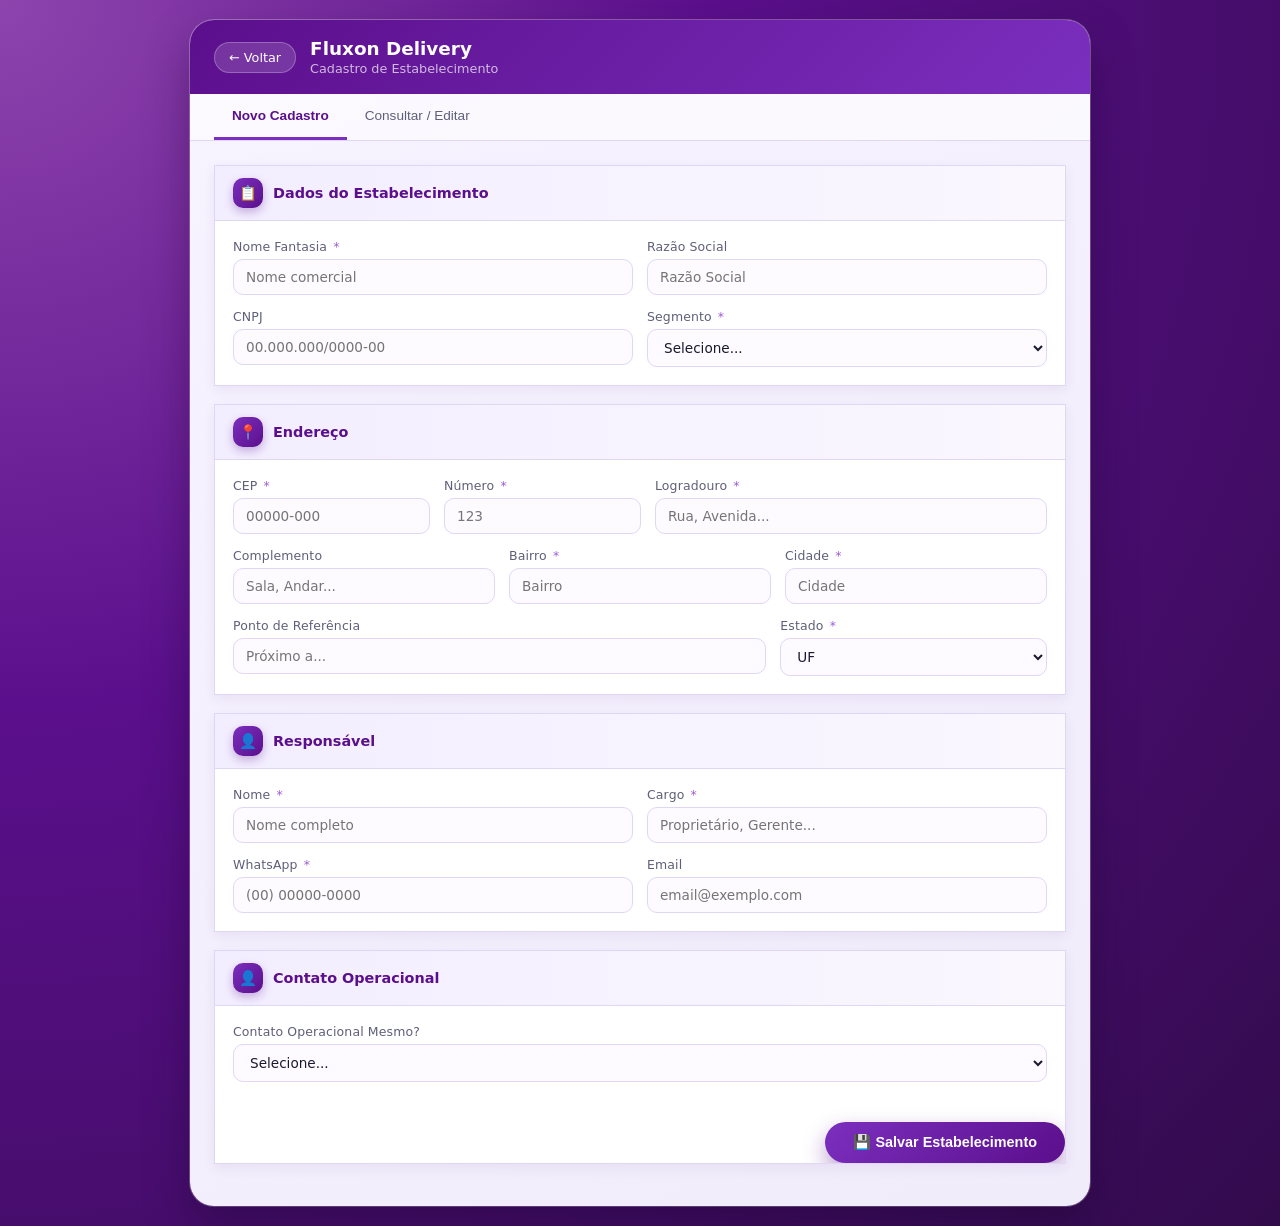
==== commit 135dc829: "Update cadastro.html" ====
--- a/cadastro.html
+++ b/cadastro.html
@@ -5,6 +5,9 @@
   <title>Fluxon Delivery – Cadastro de Estabelecimento</title>
   <meta name="viewport" content="width=device-width, initial-scale=1.0">
   <style>
+    /* RESET */
+    * { box-sizing: border-box; margin: 0; padding: 0; }
+
     :root {
       --roxo-escuro: #5B0F8C;
       --roxo: #7B2FBE;
@@ -16,20 +19,18 @@
       --branco: #FFFFFF;
       --verde: #2ECC71;
       --vermelho: #E74C3C;
-      --radius: 14px;
-    }
-
-    * { box-sizing: border-box; margin: 0; padding: 0; }
-
+    }
+
+    /* FUNDO GERAL */
     body {
-      font-family: system-ui, -apple-system, BlinkMacSystemFont, "Segoe UI", sans-serif;
+      font-family: 'Segoe UI', system-ui, sans-serif;
       background: radial-gradient(circle at top left, #8e44ad 0, #5B0F8C 40%, #320b4c 100%);
+      color: var(--texto);
       min-height: 100vh;
-      padding: 20px;
-      color: var(--texto);
-    }
-
-    /* SHELL */
+      padding: 20px; /* Adicionado padding para o container não colar nas bordas */
+    }
+
+    /* CONTAINER PRINCIPAL */
     .app-shell {
       max-width: 900px;
       margin: 0 auto;
@@ -363,17 +364,24 @@
       font-size: 0.72rem;
       font-weight: 600;
     }
-    .badge-ativo    { background: #D5F5E3; color: #1a7a3c; }
-    .badge-lead     { background: #EDE1FF; color: #5B0F8C; }
-    .badge-negoc    { background: #FFF3CD; color: #856404; }
-    .badge-cancel   { background: #FDECEA; color: #9a1a1a; }
-    .badge-default  { background: #F0F0F5; color: #5F5F7A; }
+    .badge-ativo   { background: #D5F5E3; color: #1a7a3c; }
+    .badge-lead    { background: #EDE1FF; color: #5B0F8C; }
+    .badge-negoc   { background: #FFF3CD; color: #856404; }
+    .badge-cancel  { background: #FDECEA; color: #9a1a1a; }
+    .badge-default { background: #F0F0F5; color: #5F5F7A; }
 
     .table-hint {
       text-align: center;
-      padding: 18px;
+      padding: 20px;
       color: var(--texto-sec);
       font-size: 0.8rem;
+    }
+
+    .tabela-dica {
+      font-size: 0.74rem;
+      color: var(--texto-sec);
+      text-align: center;
+      margin-top: 10px;
     }
 
     /* TOAST */
@@ -391,22 +399,16 @@
       transform: translateY(10px);
       transition: opacity 0.25s, transform 0.25s;
       pointer-events: none;
-      z-index: 999;
+      z-index: 9999;
       max-width: 320px;
     }
     #toast.show { opacity: 1; transform: translateY(0); }
     #toast.erro { background: linear-gradient(135deg, #c0392b, #922b21); }
 
-    @media (max-width: 640px) {
-      .form-row.cols-2,
-      .form-row.cols-3,
-      .form-row.cols-4,
-      .form-row.cols-2-1,
-      .form-row.cols-1-2,
-      .form-row.cols-3-1 {
-        grid-template-columns: 1fr;
-      }
-      .page-body { padding: 16px; }
+    @media (max-width: 600px) {
+      .form-row { flex-direction: column; }
+      .page-body { padding: 14px; }
+      .page-header { flex-wrap: wrap; gap: 10px; }
     }
   </style>
 </head>
@@ -418,8 +420,8 @@
   <header class="page-header">
     <a href="index.html" class="btn-voltar">← Voltar</a>
     <div class="header-title">
-      <h1>🏪 Cadastro de Estabelecimento</h1>
-      <p>Novo parceiro na plataforma</p>
+      <h1>Fluxon Delivery</h1>
+      <p>Cadastro de Estabelecimento</p>
     </div>
   </header>
 
@@ -431,16 +433,15 @@
 
   <!-- EDIT BANNER -->
   <div class="edit-banner" id="editBanner">
-    ✏️ Editando: <strong id="nomeEditando"></strong> &nbsp;|&nbsp; ID: <strong id="idEditando"></strong>
+    <span>Editando: <strong><span id="nomeEditando"></span></strong> | ID: <strong><span id="idEditando"></span></strong></span>
     <button class="btn-cancelar-edicao" onclick="cancelarEdicao()">✕ Cancelar edição</button>
   </div>
 
-  <!-- BODY -->
+  <!-- PAGE BODY -->
   <div class="page-body">
 
     <!-- ABA NOVO CADASTRO -->
     <div id="abaNovo">
-
       <!-- Dados do Estabelecimento -->
       <div class="form-section">
         <div class="form-section-header">
@@ -448,20 +449,20 @@
           <div class="section-title">Dados do Estabelecimento</div>
         </div>
         <div class="form-section-body">
-          <div class="form-row cols-2-1">
+          <div class="form-row cols-2">
             <div class="form-group">
               <label>Nome Fantasia <span class="req">*</span></label>
-              <input type="text" id="nomeFantasia" placeholder="Ex: Padaria Central">
-            </div>
+              <input type="text" id="nomeFantasia" placeholder="Nome comercial">
+            </div>
+            <div class="form-group">
+              <label>Razão Social</label>
+              <input type="text" id="razaoSocial" placeholder="Razão Social">
+            </div>
+          </div>
+          <div class="form-row cols-2">
             <div class="form-group">
               <label>CNPJ</label>
               <input type="text" id="cnpj" placeholder="00.000.000/0000-00">
-            </div>
-          </div>
-          <div class="form-row cols-2">
-            <div class="form-group">
-              <label>Razão Social</label>
-              <input type="text" id="razaoSocial" placeholder="Razão Social Ltda.">
             </div>
             <div class="form-group">
               <label>Segmento <span class="req">*</span></label>
@@ -610,182 +611,7 @@
               <div class="form-group">
                 <label>Email Contato Op.</label>
                 <input type="email" id="emailContatoOp" placeholder="email@exemplo.com">
-              </div>
-            </div>
-          </div>
-        </div>
-      </div>
-
-      <!-- Funcionamento -->
-      <div class="form-section">
-        <div class="form-section-header">
-          <div class="section-icon">⏰</div>
-          <div class="section-title">Funcionamento</div>
-        </div>
-        <div class="form-section-body">
-          <div class="form-row cols-1">
-            <div class="form-group">
-              <label>Dias de Funcionamento</label>
-              <div class="days-grid">
-                <label class="day-chip"><input type="checkbox" id="seg" value="Segunda-feira"> Segunda</label>
-                <label class="day-chip"><input type="checkbox" id="ter" value="Terça-feira"> Terça</label>
-                <label class="day-chip"><input type="checkbox" id="qua" value="Quarta-feira"> Quarta</label>
-                <label class="day-chip"><input type="checkbox" id="qui" value="Quinta-feira"> Quinta</label>
-                <label class="day-chip"><input type="checkbox" id="sex" value="Sexta-feira"> Sexta</label>
-                <label class="day-chip"><input type="checkbox" id="sab" value="Sábado"> Sábado</label>
-                <label class="day-chip"><input type="checkbox" id="dom" value="Domingo"> Domingo</label>
-              </div>
-            </div>
-          </div>
-          <div class="form-row cols-3">
-            <div class="form-group">
-              <label>Horário Abertura</label>
-              <input type="time" id="horarioAbertura">
-            </div>
-            <div class="form-group">
-              <label>Horário Fechamento</label>
-              <input type="time" id="horarioFechamento">
-            </div>
-            <div class="form-group">
-              <label>Feriados</label>
-              <select id="feriados">
-                <option value="">Selecione...</option>
-                <option>Sim, normalmente</option>
-                <option>Sim, em horário reduzido</option>
-                <option>Não</option>
-                <option>Depende do feriado</option>
-              </select>
-            </div>
-          </div>
-        </div>
-      </div>
-
-      <!-- Perfil do Público -->
-      <div class="form-section">
-        <div class="form-section-header">
-          <div class="section-icon">📊</div>
-          <div class="section-title">Perfil do Público</div>
-        </div>
-        <div class="form-section-body">
-          <div class="form-row cols-3">
-            <div class="form-group">
-              <label>Perfil Público</label>
-              <select id="perfilPublico">
-                <option value="">Selecione...</option>
-                <option>Classe A/B</option>
-                <option>Classe B/C</option>
-                <option>Classe C/D</option>
-                <option>Misto</option>
-              </select>
-            </div>
-            <div class="form-group">
-              <label>Fluxo Diário</label>
-              <select id="fluxoDiario">
-                <option value="">Selecione...</option>
-                <option>Até 50 pessoas</option>
-                <option>50 a 100 pessoas</option>
-                <option>100 a 300 pessoas</option>
-                <option>300 a 500 pessoas</option>
-                <option>Mais de 500 pessoas</option>
-              </select>
-            </div>
-            <div class="form-group">
-              <label>Tempo Permanência</label>
-              <select id="tempoPermanencia">
-                <option value="">Selecione...</option>
-                <option>Menos de 5 minutos</option>
-                <option>5 a 15 minutos</option>
-                <option>15 a 30 minutos</option>
-                <option>30 a 60 minutos</option>
-                <option>Mais de 1 hora</option>
-              </select>
-            </div>
-          </div>
-        </div>
-      </div>
-
-      <!-- Infraestrutura -->
-      <div class="form-section">
-        <div class="form-section-header">
-          <div class="section-icon">🔌</div>
-          <div class="section-title">Infraestrutura</div>
-        </div>
-        <div class="form-section-body">
-          <div class="form-row cols-3">
-            <div class="form-group">
-              <label>Internet</label>
-              <select id="internet">
-                <option value="">Selecione...</option>
-                <option>Sim</option><option>Não</option><option>Não sei</option>
-              </select>
-            </div>
-            <div class="form-group">
-              <label>Tipo Conexão</label>
-              <select id="tipoConexao">
-                <option value="">Selecione...</option>
-                <option>Wi-Fi</option><option>Cabo (Ethernet)</option>
-                <option>Ambos</option><option>4G/5G</option>
-              </select>
-            </div>
-            <div class="form-group">
-              <label>Energia Próxima</label>
-              <select id="energiaProxima">
-                <option value="">Selecione...</option>
-                <option>Sim</option><option>Não</option><option>Não sei</option>
-              </select>
-            </div>
-          </div>
-          <div class="form-row cols-1">
-            <div class="form-group">
-              <label>Obs Infraestrutura</label>
-              <textarea id="obsInfraestrutura" placeholder="Observações sobre infraestrutura..."></textarea>
-            </div>
-          </div>
-        </div>
-      </div>
-
-      <!-- Prospecção -->
-      <div class="form-section">
-        <div class="form-section-header">
-          <div class="section-icon">📣</div>
-          <div class="section-title">Prospecção</div>
-        </div>
-        <div class="form-section-body">
-          <div class="form-row cols-3">
-            <div class="form-group">
-              <label>Como Chegou</label>
-              <select id="comoChegou">
-                <option value="">Selecione...</option>
-                <option>Indicação</option><option>Prospecção ativa</option>
-                <option>Redes sociais</option><option>Google</option>
-                <option>Evento</option><option>Outro</option>
-              </select>
-            </div>
-            <div class="form-group">
-              <label>Responsável Prospecção</label>
-              <input type="text" id="responsavelProspeccao" placeholder="Nome do responsável">
-            </div>
-            <div class="form-group">
-              <label>Data Primeiro Contato</label>
-              <input type="date" id="dataPrimeiroContato">
-            </div>
-          </div>
-          <div class="form-row cols-2">
-            <div class="form-group">
-              <label>Status</label>
-              <select id="status">
-                <option value="">Selecione...</option>
-                <option>Lead</option>
-                <option>Em negociação</option>
-                <option>Contrato assinado</option>
-                <option>Instalado e ativo</option>
-                <option>Cancelado</option>
-                <option>Sem interesse</option>
-              </select>
-            </div>
-            <div class="form-group">
-              <label>Observações Gerais</label>
-              <textarea id="observacoesGerais" placeholder="Qualquer informação adicional..."></textarea>
+              </div..>
             </div>
           </div>
         </div>
@@ -838,25 +664,135 @@
 <div id="toast"></div>
 
 <script>
-  const API_URL = 'SUA_URL_AQUI';
+  const API_URL = 'SUA_URL_AQUI'; // Substitua pela URL real do seu Web App
 
   let linhaEditando = null;
-  let todosEstabelecimentos = [];
-
-  // ── ABAS ──────────────────────────────────────────
-  function mostrarAba(aba) {
-    document.getElementById('abaNovo').style.display      = aba === 'novo'      ? '' : 'none';
-    document.getElementById('abaConsultar').style.display = aba === 'consultar' ? '' : 'none';
-    document.getElementById('tabNovo').classList.toggle('active',      aba === 'novo');
-    document.getElementById('tabConsultar').classList.toggle('active', aba === 'consultar');
-    if (aba === 'consultar') carregarEstabelecimentos();
-  }
-
-  // ── CONTATO OP ────────────────────────────────────
+  let todosEstabelecimentos = []; // Variável para armazenar todos os estabelecimentos
+
+  // ── FUNÇÕES DE MÁSCARA (MANTIDAS DO SEU CÓDIGO ORIGINAL) ──────────────────
+  document.addEventListener('DOMContentLoaded', function() {
+    // Máscara CNPJ
+    document.getElementById('cnpj').addEventListener('input', function(e) {
+      var value = e.target.value.replace(/\D/g, '');
+      if (value.length > 14) value = value.substring(0, 14);
+      if (value.length > 12) value = value.replace(/
+^
+(\d{2})(\d{3})(\d{3})(\d{4})(\d{2})
+$
+/, '$1.$2.$3/$4-$5');
+      else if (value.length > 8) value = value.replace(/
+^
+(\d{2})(\d{3})(\d{3})(\d{4})
+$
+/, '$1.$2.$3/$4');
+      else if (value.length > 5) value = value.replace(/
+^
+(\d{2})(\d{3})(\d{3})
+$
+/, '$1.$2.$3');
+      else if (value.length > 2) value = value.replace(/
+^
+(\d{2})(\d{3})
+$
+/, '$1.$2');
+      else if (value.length > 0) value = value.replace(/
+^
+(\d{2})
+$
+/, '$1');
+      e.target.value = value;
+    });
+
+    // Máscara CEP
+    document.getElementById('cep').addEventListener('input', function(e) {
+      var value = e.target.value.replace(/\D/g, '');
+      if (value.length > 8) value = value.substring(0, 8);
+      if (value.length > 5) value = value.replace(/
+^
+(\d{5})(\d{3})
+$
+/, '$1-$2');
+      e.target.value = value;
+      if (value.length === 9) buscarCep(value);
+    });
+
+    // Máscara WhatsApp
+    document.getElementById('whatsappResponsavel').addEventListener('input', function(e) {
+      var value = e.target.value.replace(/\D/g, '');
+      if (value.length > 11) value = value.substring(0, 11);
+      if (value.length > 10) value = value.replace(/
+^
+(\d\d)(\d{5})(\d{4}).*/, '($1) $2-$3');
+      else if (value.length > 5) value = value.replace(/
+^
+(\d\d)(\d{4})(\d{0,4}).*/, '($1) $2-$3');
+      else if (value.length > 2) value = value.replace(/
+^
+(\d\d)(\d{0,5})/, '($1) $2');
+      else if (value.length > 0) value = value.replace(/
+^
+(\d*)/, '($1');
+      e.target.value = value;
+    });
+    document.getElementById('whatsappContatoOp').addEventListener('input', function(e) {
+      var value = e.target.value.replace(/\D/g, '');
+      if (value.length > 11) value = value.substring(0, 11);
+      if (value.length > 10) value = value.replace(/
+^
+(\d\d)(\d{5})(\d{4}).*/, '($1) $2-$3');
+      else if (value.length > 5) value = value.replace(/
+^
+(\d\d)(\d{4})(\d{0,4}).*/, '($1) $2-$3');
+      else if (value.length > 2) value = value.replace(/
+^
+(\d\d)(\d{0,5})/, '($1) $2');
+      else if (value.length > 0) value = value.replace(/
+^
+(\d*)/, '($1');
+      e.target.value = value;
+    });
+
+    // Inicializa a aba "Novo Cadastro" ao carregar a página
+    mostrarAba('novo');
+  });
+
+  // ── BUSCAR CEP ────────────────────────────────────
+  function buscarCep(cep) {
+    fetch('https://viacep.com.br/ws/' + cep + '/json/')
+      .then(function(r) { return r.json(); })
+      .then(function(d) {
+        if (d.erro) {
+          showToast('CEP não encontrado.', true);
+          document.getElementById('logradouro').value = '';
+          document.getElementById('bairro').value     = '';
+          document.getElementById('cidade').value     = '';
+          document.getElementById('estado').value     = '';
+          return;
+        }
+        document.getElementById('logradouro').value = d.logradouro || '';
+        document.getElementById('bairro').value     = d.bairro     || '';
+        document.getElementById('cidade').value     = d.localidade || '';
+        document.getElementById('estado').value     = d.uf         || '';
+      })
+      .catch(function() {
+        showToast('Erro ao buscar CEP.', true);
+      });
+  }
+
+  // ── TOGGLE CONTATO OP ─────────────────────────────
   function toggleContatoOp() {
     var v = document.getElementById('contatoOpMesmo').value;
     document.getElementById('camposContatoOp').style.display =
       v === 'Não, informar outro contato' ? '' : 'none';
+  }
+
+  // ── ABAS ──────────────────────────────────────────
+  function mostrarAba(aba) {
+    document.getElementById('abaNovo').style.display      = aba === 'novo'      ? 'block' : 'none';
+    document.getElementById('abaConsultar').style.display = aba === 'consultar' ? 'block' : 'none';
+    document.getElementById('tabNovo').classList.toggle('active',      aba === 'novo');
+    document.getElementById('tabConsultar').classList.toggle('active', aba === 'consultar');
+    if (aba === 'consultar') carregarEstabelecimentos();
   }
 
   // ── TOAST ─────────────────────────────────────────
@@ -868,40 +804,43 @@
     t._timer = setTimeout(function() { t.className = ''; }, 3500);
   }
 
-  // ── DIAS ──────────────────────────────────────────
+  // ── DIAS DA SEMANA ────────────────────────────────
   function getDias() {
     return ['seg','ter','qua','qui','sex','sab','dom']
       .filter(function(id) { return document.getElementById(id).checked; })
-      .map(function(id) { return document.getElementById(id).value; })
+      .map(function(id)    { return document.getElementById(id).value;   })
       .join(', ');
   }
 
   function setDias(str) {
     var dias = (str || '').split(',').map(function(d) { return d.trim(); });
     ['seg','ter','qua','qui','sex','sab','dom'].forEach(function(id) {
-      document.getElementById(id).checked = dias.includes(document.getElementById(id).value);
+      document.getElementById(id).checked =
+        dias.indexOf(document.getElementById(id).value) > -1;
     });
   }
 
   // ── BADGE STATUS ──────────────────────────────────
-  function badgeStatus(status) {
-    var mapa = {
-      'Instalado e ativo':  'badge-ativo',
-      'Lead':               'badge-lead',
-      'Em negociação':      'badge-negoc',
-      'Cancelado':          'badge-cancel',
-      'Sem interesse':      'badge-cancel'
+  function badgeStatus(s) {
+    var m = {
+      'Instalado e ativo': 'badge-ativo',
+      'Lead':              'badge-lead',
+      'Em negociação':     'badge-negoc',
+      'Cancelado':         'badge-cancel',
+      'Sem interesse':     'badge-cancel'
     };
-    var cls = mapa[status] || 'badge-default';
-    return '<span class="badge ' + cls + '">' + (status || '—') + '</span>';
+    return '<span class="badge ' + (m[s] || 'badge-default') + '">' + (s || '—') + '</span>';
   }
 
   // ── SALVAR ────────────────────────────────────────
   function salvar() {
+    var nome = document.getElementById('nomeFantasia').value.trim();
+    if (!nome) { showToast('⚠️ Nome Fantasia é obrigatório.', true); return; }
+
     var dados = {
       acao: linhaEditando ? 'atualizarEstabelecimento' : 'salvarEstabelecimento',
       linha: linhaEditando,
-      nomeFantasia:          document.getElementById('nomeFantasia').value.trim(),
+      nomeFantasia:          nome,
       razaoSocial:           document.getElementById('razaoSocial').value.trim(),
       cnpj:                  document.getElementById('cnpj').value.trim(),
       segmento:              document.getElementById('segmento').value,
@@ -940,7 +879,8 @@
       observacoesGerais:     document.getElementById('observacoesGerais').value.trim()
     };
 
-    if (!dados.nomeFantasia) { showToast('⚠️ Nome Fantasia é obrigatório.', true); return; }
+    document.getElementById('btnSalvar').disabled = true;
+    document.getElementById('btnSalvar').innerHTML = '💾 <span class="loading"></span> Salvando...'; // Adiciona loading
 
     fetch(API_URL, {
       method: 'POST',
@@ -949,14 +889,18 @@
     .then(function(r) { return r.json(); })
     .then(function(res) {
       if (res.sucesso) {
-        showToast(res.mensagem || 'Salvo com sucesso!');
+        showToast(res.mensagem || '✅ Salvo com sucesso!');
         limparFormulario();
         cancelarEdicao();
       } else {
         showToast('Erro: ' + res.mensagem, true);
       }
     })
-    .catch(function(e) { showToast('Erro de conexão: ' + e, true); });
+    .catch(function(e) { showToast('Erro de conexão: ' + e, true); })
+    .finally(function() {
+      document.getElementById('btnSalvar').disabled = false;
+      document.getElementById('btnSalvar').innerHTML = '💾 Salvar Estabelecimento';
+    });
   }
 
   // ── LIMPAR ────────────────────────────────────────
@@ -1000,6 +944,7 @@
     })
     .catch(function(e) {
       tbody.innerHTML = '<tr><td colspan="5" class="table-hint">Erro ao carregar.</td></tr>';
+      showToast('Erro ao carregar estabelecimentos: ' + e.message, true);
     });
   }
 
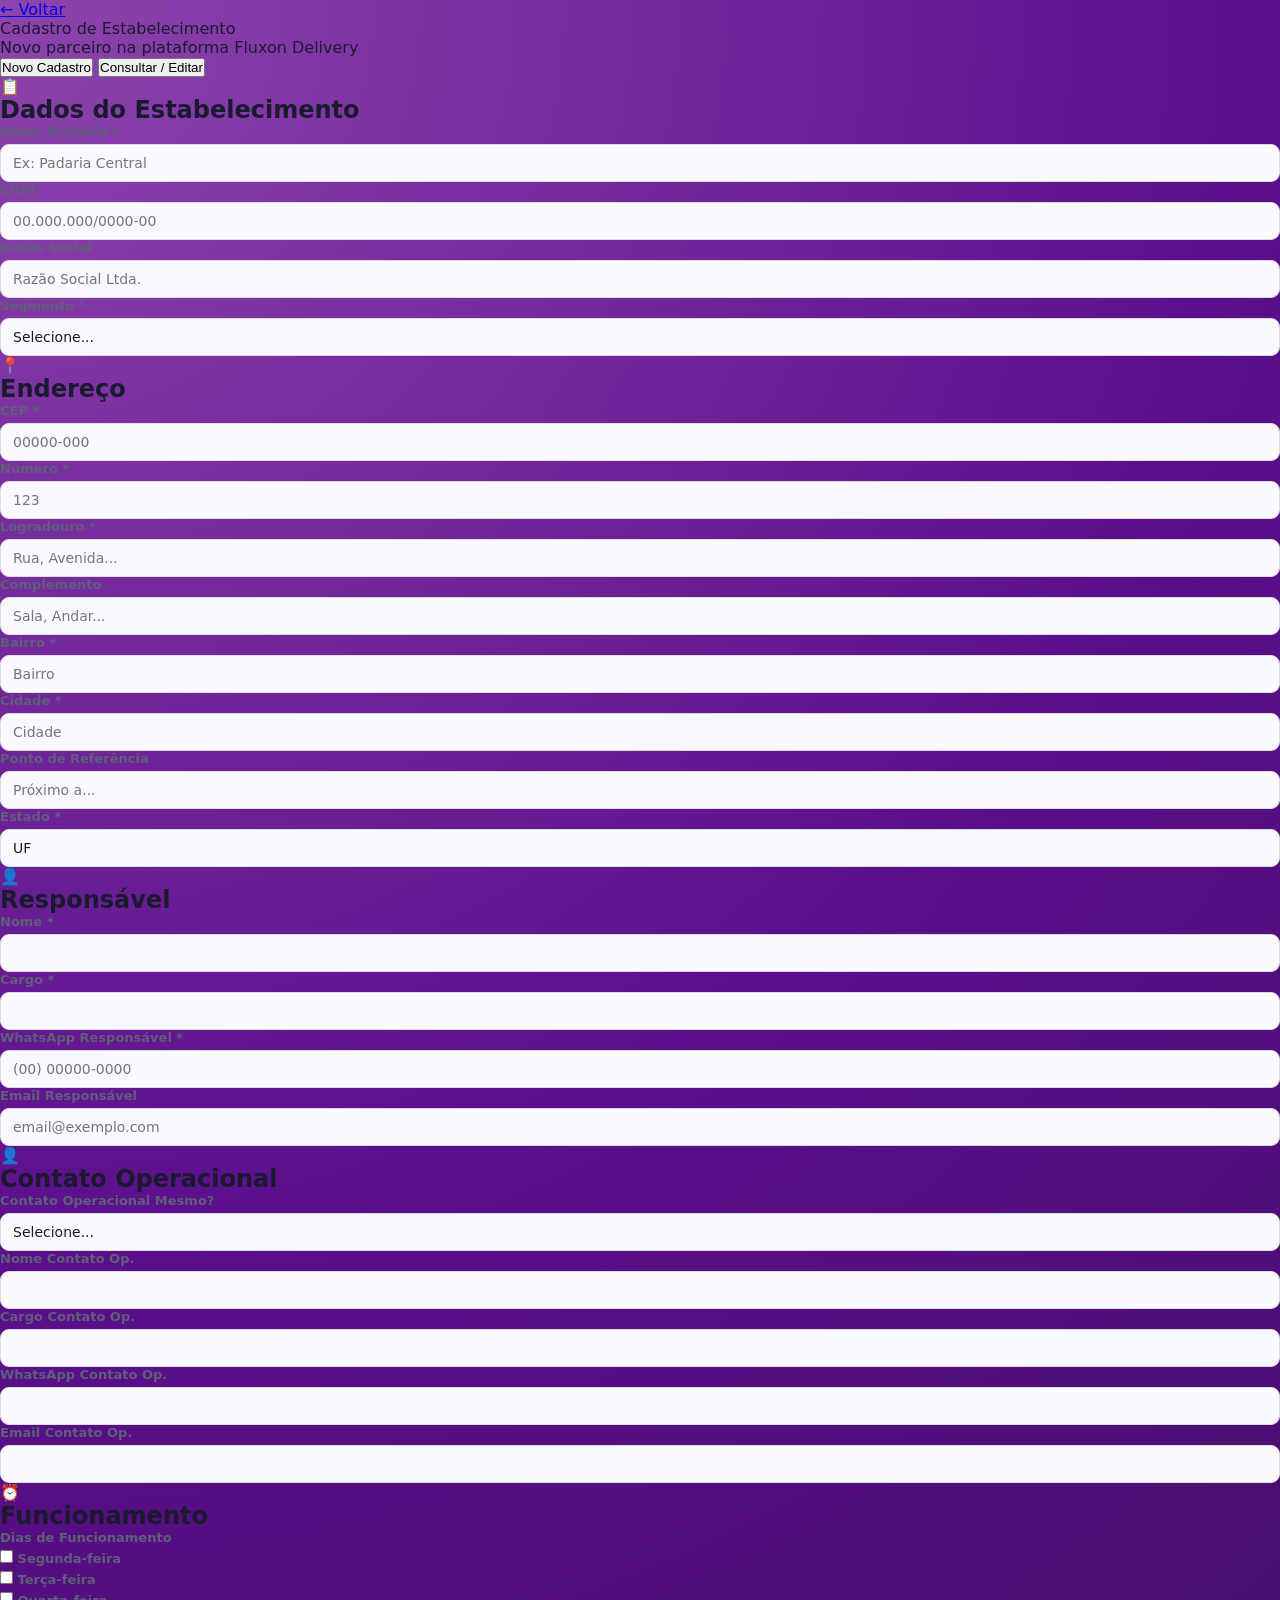
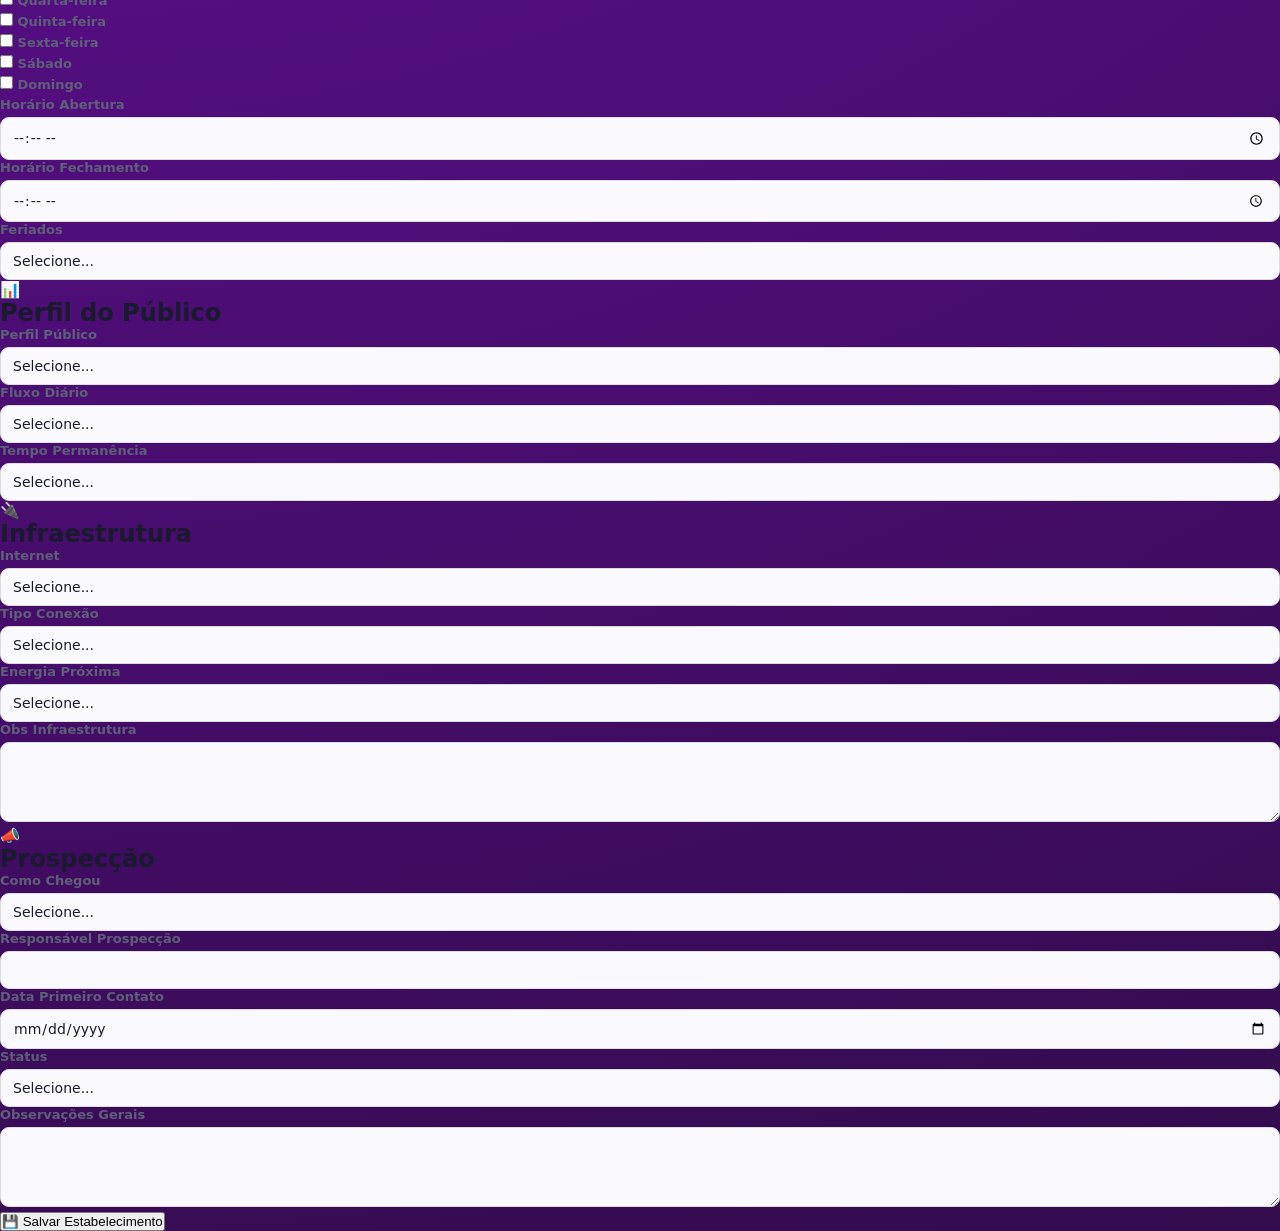
==== commit 00f412f9: "Update cadastro.html" ====
--- a/cadastro.html
+++ b/cadastro.html
@@ -4,1039 +4,426 @@
   <meta charset="UTF-8">
   <title>Fluxon Delivery – Cadastro de Estabelecimento</title>
   <meta name="viewport" content="width=device-width, initial-scale=1.0">
-  <style>
-    /* RESET */
-    * { box-sizing: border-box; margin: 0; padding: 0; }
-
-    :root {
-      --roxo-escuro: #5B0F8C;
-      --roxo: #7B2FBE;
-      --roxo-medio: #9B59D6;
-      --roxo-claro: #F3F0F9;
-      --borda: #E0D6F5;
-      --texto: #1A1A2E;
-      --texto-sec: #5F5F7A;
-      --branco: #FFFFFF;
-      --verde: #2ECC71;
-      --vermelho: #E74C3C;
-    }
-
-    /* FUNDO GERAL */
-    body {
-      font-family: 'Segoe UI', system-ui, sans-serif;
-      background: radial-gradient(circle at top left, #8e44ad 0, #5B0F8C 40%, #320b4c 100%);
-      color: var(--texto);
-      min-height: 100vh;
-      padding: 20px; /* Adicionado padding para o container não colar nas bordas */
-    }
-
-    /* CONTAINER PRINCIPAL */
-    .app-shell {
-      max-width: 900px;
-      margin: 0 auto;
-      background: linear-gradient(145deg, #F7F3FF, #F0ECFA);
-      border-radius: 24px;
-      box-shadow: 0 22px 45px rgba(20,0,40,0.35), 0 0 0 1px rgba(255,255,255,0.3);
-      overflow: hidden;
-    }
-
-    /* HEADER */
-    .page-header {
-      background: linear-gradient(135deg, var(--roxo-escuro), var(--roxo));
-      padding: 18px 24px;
-      display: flex;
-      align-items: center;
-      gap: 14px;
-    }
-
-    .btn-voltar {
-      background: rgba(255,255,255,0.15);
-      border: 1px solid rgba(255,255,255,0.25);
-      color: white;
-      padding: 7px 14px;
-      border-radius: 999px;
-      font-size: 0.8rem;
-      cursor: pointer;
-      text-decoration: none;
-      display: inline-flex;
-      align-items: center;
-      gap: 6px;
-      transition: background 0.15s;
-    }
-    .btn-voltar:hover { background: rgba(255,255,255,0.25); }
-
-    .header-title {
-      flex: 1;
-    }
-    .header-title h1 {
-      color: white;
-      font-size: 1.15rem;
-      font-weight: 700;
-    }
-    .header-title p {
-      color: rgba(255,255,255,0.7);
-      font-size: 0.8rem;
-      margin-top: 2px;
-    }
-
-    /* TABS */
-    .tabs-bar {
-      background: rgba(255,255,255,0.6);
-      border-bottom: 1px solid var(--borda);
-      padding: 0 24px;
-      display: flex;
-      gap: 0;
-    }
-
-    .tab-btn {
-      background: none;
-      border: none;
-      border-bottom: 3px solid transparent;
-      padding: 14px 18px;
-      font-size: 0.85rem;
-      font-weight: 500;
-      color: var(--texto-sec);
-      cursor: pointer;
-      transition: color 0.15s, border-color 0.15s;
-    }
-    .tab-btn.active {
-      color: var(--roxo-escuro);
-      border-bottom-color: var(--roxo);
-      font-weight: 600;
-    }
-
-    /* EDIT BANNER */
-    .edit-banner {
-      display: none;
-      background: linear-gradient(90deg, #EDE1FF, #F3F0F9);
-      border-bottom: 1px solid var(--borda);
-      padding: 10px 24px;
-      align-items: center;
-      gap: 12px;
-      font-size: 0.83rem;
-      color: var(--roxo-escuro);
-    }
-    .edit-banner.visible { display: flex; }
-    .edit-banner strong { font-weight: 600; }
-    .btn-cancelar-edicao {
-      margin-left: auto;
-      background: none;
-      border: 1px solid var(--roxo-medio);
-      color: var(--roxo);
-      padding: 5px 12px;
-      border-radius: 999px;
-      font-size: 0.78rem;
-      cursor: pointer;
-      transition: background 0.15s;
-    }
-    .btn-cancelar-edicao:hover { background: rgba(123,47,190,0.08); }
-
-    /* CONTEÚDO */
-    .page-body {
-      padding: 24px;
-    }
-
-    /* SEÇÕES DO FORMULÁRIO */
-    .form-section {
-      background: white;
-      border-radius: var(--radius);
-      border: 1px solid var(--borda);
-      box-shadow: 0 4px 12px rgba(91,15,140,0.07);
-      margin-bottom: 18px;
-      overflow: hidden;
-    }
-
-    .form-section-header {
-      background: linear-gradient(90deg, #F3EEFF, #FAF7FF);
-      border-bottom: 1px solid var(--borda);
-      padding: 12px 18px;
-      display: flex;
-      align-items: center;
-      gap: 10px;
-    }
-
-    .section-icon {
-      width: 30px;
-      height: 30px;
-      border-radius: 10px;
-      background: linear-gradient(135deg, var(--roxo), var(--roxo-escuro));
-      display: flex;
-      align-items: center;
-      justify-content: center;
-      font-size: 0.9rem;
-      color: white;
-      box-shadow: 0 4px 10px rgba(91,15,140,0.3);
-      flex-shrink: 0;
-    }
-
-    .section-title {
-      font-size: 0.9rem;
-      font-weight: 600;
-      color: var(--roxo-escuro);
-    }
-
-    .form-section-body {
-      padding: 18px;
-    }
-
-    /* GRID DE CAMPOS */
-    .form-row {
-      display: grid;
-      gap: 14px;
-      margin-bottom: 14px;
-    }
-    .form-row:last-child { margin-bottom: 0; }
-    .form-row.cols-1 { grid-template-columns: 1fr; }
-    .form-row.cols-2 { grid-template-columns: 1fr 1fr; }
-    .form-row.cols-3 { grid-template-columns: 1fr 1fr 1fr; }
-    .form-row.cols-4 { grid-template-columns: 1fr 1fr 1fr 1fr; }
-    .form-row.cols-2-1 { grid-template-columns: 2fr 1fr; }
-    .form-row.cols-1-2 { grid-template-columns: 1fr 2fr; }
-    .form-row.cols-3-1 { grid-template-columns: 3fr 1fr; }
-
-    .form-group { display: flex; flex-direction: column; gap: 5px; }
-
-    .form-group label {
-      font-size: 0.78rem;
-      font-weight: 500;
-      color: var(--texto-sec);
-      letter-spacing: 0.01em;
-    }
-    .form-group label .req {
-      color: var(--roxo-medio);
-      margin-left: 2px;
-    }
-
-    .form-group input,
-    .form-group select,
-    .form-group textarea {
-      border: 1.5px solid var(--borda);
-      border-radius: 10px;
-      padding: 9px 12px;
-      font-size: 0.85rem;
-      color: var(--texto);
-      background: #FDFBFF;
-      outline: none;
-      transition: border-color 0.15s, box-shadow 0.15s;
-      font-family: inherit;
-    }
-
-    .form-group input:focus,
-    .form-group select:focus,
-    .form-group textarea:focus {
-      border-color: var(--roxo-medio);
-      box-shadow: 0 0 0 3px rgba(123,47,190,0.12);
-      background: white;
-    }
-
-    .form-group textarea { resize: vertical; min-height: 72px; }
-
-    /* CHECKBOXES DE DIAS */
-    .days-grid {
-      display: flex;
-      flex-wrap: wrap;
-      gap: 8px;
-      margin-top: 4px;
-    }
-
-    .day-chip {
-      display: flex;
-      align-items: center;
-      gap: 6px;
-      background: #F3EEFF;
-      border: 1.5px solid var(--borda);
-      border-radius: 999px;
-      padding: 5px 12px;
-      cursor: pointer;
-      transition: all 0.12s;
-      font-size: 0.78rem;
-      color: var(--texto-sec);
-      user-select: none;
-    }
-    .day-chip input { display: none; }
-    .day-chip:has(input:checked) {
-      background: linear-gradient(135deg, var(--roxo), var(--roxo-escuro));
-      color: white;
-      border-color: var(--roxo-escuro);
-      box-shadow: 0 4px 10px rgba(91,15,140,0.3);
-    }
-
-    /* BOTÃO SALVAR */
-    .form-actions {
-      display: flex;
-      justify-content: flex-end;
-      margin-top: 8px;
-    }
-
-    .btn-salvar {
-      background: linear-gradient(135deg, var(--roxo), var(--roxo-escuro));
-      color: white;
-      border: none;
-      padding: 12px 28px;
-      border-radius: 999px;
-      font-size: 0.9rem;
-      font-weight: 600;
-      cursor: pointer;
-      display: inline-flex;
-      align-items: center;
-      gap: 8px;
-      box-shadow: 0 10px 22px rgba(91,15,140,0.4);
-      transition: transform 0.08s, box-shadow 0.08s, filter 0.08s;
-    }
-    .btn-salvar:hover {
-      transform: translateY(-1px);
-      filter: brightness(1.05);
-      box-shadow: 0 14px 28px rgba(60,0,120,0.5);
-    }
-    .btn-salvar:active { transform: translateY(0); }
-
-    /* TABELA */
-    .table-toolbar {
-      display: flex;
-      gap: 10px;
-      margin-bottom: 14px;
-      flex-wrap: wrap;
-    }
-
-    .search-input {
-      flex: 1;
-      min-width: 160px;
-      border: 1.5px solid var(--borda);
-      border-radius: 999px;
-      padding: 8px 14px;
-      font-size: 0.83rem;
-      outline: none;
-      background: white;
-      color: var(--texto);
-      transition: border-color 0.15s, box-shadow 0.15s;
-    }
-    .search-input:focus {
-      border-color: var(--roxo-medio);
-      box-shadow: 0 0 0 3px rgba(123,47,190,0.12);
-    }
-
-    .table-wrap {
-      background: white;
-      border-radius: var(--radius);
-      border: 1px solid var(--borda);
-      box-shadow: 0 4px 12px rgba(91,15,140,0.07);
-      overflow: hidden;
-    }
-
-    table {
-      width: 100%;
-      border-collapse: collapse;
-      font-size: 0.83rem;
-    }
-
-    thead tr {
-      background: linear-gradient(90deg, #F3EEFF, #FAF7FF);
-      border-bottom: 2px solid var(--borda);
-    }
-
-    thead th {
-      padding: 11px 14px;
-      text-align: left;
-      font-weight: 600;
-      color: var(--roxo-escuro);
-      font-size: 0.78rem;
-      letter-spacing: 0.02em;
-      text-transform: uppercase;
-    }
-
-    tbody tr {
-      border-bottom: 1px solid #F0ECFA;
-      cursor: pointer;
-      transition: background 0.1s;
-    }
-    tbody tr:last-child { border-bottom: none; }
-    tbody tr:hover { background: #F9F5FF; }
-
-    tbody td {
-      padding: 11px 14px;
-      color: var(--texto);
-    }
-
-    .badge {
-      display: inline-block;
-      padding: 3px 10px;
-      border-radius: 999px;
-      font-size: 0.72rem;
-      font-weight: 600;
-    }
-    .badge-ativo   { background: #D5F5E3; color: #1a7a3c; }
-    .badge-lead    { background: #EDE1FF; color: #5B0F8C; }
-    .badge-negoc   { background: #FFF3CD; color: #856404; }
-    .badge-cancel  { background: #FDECEA; color: #9a1a1a; }
-    .badge-default { background: #F0F0F5; color: #5F5F7A; }
-
-    .table-hint {
-      text-align: center;
-      padding: 20px;
-      color: var(--texto-sec);
-      font-size: 0.8rem;
-    }
-
-    .tabela-dica {
-      font-size: 0.74rem;
-      color: var(--texto-sec);
-      text-align: center;
-      margin-top: 10px;
-    }
-
-    /* TOAST */
-    #toast {
-      position: fixed;
-      bottom: 24px;
-      right: 24px;
-      background: linear-gradient(135deg, var(--roxo), var(--roxo-escuro));
-      color: white;
-      padding: 12px 20px;
-      border-radius: 12px;
-      font-size: 0.85rem;
-      box-shadow: 0 8px 24px rgba(91,15,140,0.4);
-      opacity: 0;
-      transform: translateY(10px);
-      transition: opacity 0.25s, transform 0.25s;
-      pointer-events: none;
-      z-index: 9999;
-      max-width: 320px;
-    }
-    #toast.show { opacity: 1; transform: translateY(0); }
-    #toast.erro { background: linear-gradient(135deg, #c0392b, #922b21); }
-
-    @media (max-width: 600px) {
-      .form-row { flex-direction: column; }
-      .page-body { padding: 14px; }
-      .page-header { flex-wrap: wrap; gap: 10px; }
-    }
-  </style>
+  <link rel="stylesheet" href="estilo.css">
 </head>
 <body>
 
-<div class="app-shell">
-
-  <!-- HEADER -->
-  <header class="page-header">
-    <a href="index.html" class="btn-voltar">← Voltar</a>
-    <div class="header-title">
-      <h1>Fluxon Delivery</h1>
-      <p>Cadastro de Estabelecimento</p>
+<header class="fd-header">
+  <div class="fd-header-inner">
+    <a href="index.html" class="fd-back">← Voltar</a>
+    <div class="fd-header-main">
+      <div class="fd-header-title">Cadastro de Estabelecimento</div>
+      <div class="fd-header-sub">Novo parceiro na plataforma Fluxon Delivery</div>
     </div>
-  </header>
-
-  <!-- TABS -->
-  <div class="tabs-bar">
-    <button class="tab-btn active" id="tabNovo" onclick="mostrarAba('novo')">Novo Cadastro</button>
-    <button class="tab-btn" id="tabConsultar" onclick="mostrarAba('consultar')">Consultar / Editar</button>
   </div>
-
-  <!-- EDIT BANNER -->
-  <div class="edit-banner" id="editBanner">
-    <span>Editando: <strong><span id="nomeEditando"></span></strong> | ID: <strong><span id="idEditando"></span></strong></span>
-    <button class="btn-cancelar-edicao" onclick="cancelarEdicao()">✕ Cancelar edição</button>
+</header>
+
+<main class="fd-shell">
+  <!-- Abas -->
+  <div class="fd-tabs">
+    <button class="fd-tab fd-tab-active" data-tab="novo">Novo Cadastro</button>
+    <button class="fd-tab" data-tab="consultar">Consultar / Editar</button>
   </div>
 
-  <!-- PAGE BODY -->
-  <div class="page-body">
-
-    <!-- ABA NOVO CADASTRO -->
-    <div id="abaNovo">
-      <!-- Dados do Estabelecimento -->
-      <div class="form-section">
-        <div class="form-section-header">
-          <div class="section-icon">📋</div>
-          <div class="section-title">Dados do Estabelecimento</div>
-        </div>
-        <div class="form-section-body">
-          <div class="form-row cols-2">
-            <div class="form-group">
-              <label>Nome Fantasia <span class="req">*</span></label>
-              <input type="text" id="nomeFantasia" placeholder="Nome comercial">
-            </div>
-            <div class="form-group">
-              <label>Razão Social</label>
-              <input type="text" id="razaoSocial" placeholder="Razão Social">
-            </div>
-          </div>
-          <div class="form-row cols-2">
-            <div class="form-group">
-              <label>CNPJ</label>
-              <input type="text" id="cnpj" placeholder="00.000.000/0000-00">
-            </div>
-            <div class="form-group">
-              <label>Segmento <span class="req">*</span></label>
-              <select id="segmento">
-                <option value="">Selecione...</option>
-                <option>Restaurante</option>
-                <option>Lanchonete / Fast Food</option>
-                <option>Padaria / Confeitaria</option>
-                <option>Bar / Pub</option>
-                <option>Salão de Beleza / Barbearia</option>
-                <option>Academia / Fitness</option>
-                <option>Clínica / Consultório</option>
-                <option>Farmácia</option>
-                <option>Supermercado / Mercado</option>
-                <option>Loja de Roupas / Calçados</option>
-                <option>Pet Shop</option>
-                <option>Escola / Curso</option>
-                <option>Hotel / Pousada</option>
-                <option>Outro</option>
-              </select>
-            </div>
-          </div>
-        </div>
-      </div>
-
-      <!-- Endereço -->
-      <div class="form-section">
-        <div class="form-section-header">
-          <div class="section-icon">📍</div>
-          <div class="section-title">Endereço</div>
-        </div>
-        <div class="form-section-body">
-          <div class="form-row cols-4">
-            <div class="form-group">
-              <label>CEP <span class="req">*</span></label>
-              <input type="text" id="cep" placeholder="00000-000" maxlength="9">
-            </div>
-            <div class="form-group">
-              <label>Número <span class="req">*</span></label>
-              <input type="text" id="numero" placeholder="123">
-            </div>
-            <div class="form-group" style="grid-column: span 2">
-              <label>Logradouro <span class="req">*</span></label>
-              <input type="text" id="logradouro" placeholder="Rua, Avenida...">
-            </div>
-          </div>
-          <div class="form-row cols-3">
-            <div class="form-group">
-              <label>Complemento</label>
-              <input type="text" id="complemento" placeholder="Sala, Andar...">
-            </div>
-            <div class="form-group">
-              <label>Bairro <span class="req">*</span></label>
-              <input type="text" id="bairro" placeholder="Bairro">
-            </div>
-            <div class="form-group">
-              <label>Cidade <span class="req">*</span></label>
-              <input type="text" id="cidade" placeholder="Cidade">
-            </div>
-          </div>
-          <div class="form-row cols-2-1">
-            <div class="form-group">
-              <label>Ponto de Referência</label>
-              <input type="text" id="pontoReferencia" placeholder="Próximo a...">
-            </div>
-            <div class="form-group">
-              <label>Estado <span class="req">*</span></label>
-              <select id="estado">
-                <option value="">UF</option>
-                <option>AC</option><option>AL</option><option>AP</option><option>AM</option>
-                <option>BA</option><option>CE</option><option>DF</option><option>ES</option>
-                <option>GO</option><option>MA</option><option>MT</option><option>MS</option>
-                <option>MG</option><option>PA</option><option>PB</option><option>PR</option>
-                <option>PE</option><option>PI</option><option>RJ</option><option>RN</option>
-                <option>RS</option><option>RO</option><option>RR</option><option>SC</option>
-                <option>SP</option><option>SE</option><option>TO</option>
-              </select>
-            </div>
-          </div>
-        </div>
-      </div>
-
-      <!-- Responsável -->
-      <div class="form-section">
-        <div class="form-section-header">
-          <div class="section-icon">👤</div>
-          <div class="section-title">Responsável</div>
-        </div>
-        <div class="form-section-body">
-          <div class="form-row cols-2">
-            <div class="form-group">
-              <label>Nome <span class="req">*</span></label>
-              <input type="text" id="nomeResponsavel" placeholder="Nome completo">
-            </div>
-            <div class="form-group">
-              <label>Cargo <span class="req">*</span></label>
-              <input type="text" id="cargoResponsavel" placeholder="Proprietário, Gerente...">
-            </div>
-          </div>
-          <div class="form-row cols-2">
-            <div class="form-group">
-              <label>WhatsApp <span class="req">*</span></label>
-              <input type="text" id="whatsappResponsavel" placeholder="(00) 00000-0000">
-            </div>
-            <div class="form-group">
-              <label>Email</label>
-              <input type="email" id="emailResponsavel" placeholder="email@exemplo.com">
-            </div>
-          </div>
-        </div>
-      </div>
-
-      <!-- Contato Operacional -->
-      <div class="form-section">
-        <div class="form-section-header">
-          <div class="section-icon">👤</div>
-          <div class="section-title">Contato Operacional</div>
-        </div>
-        <div class="form-section-body">
-          <div class="form-row cols-1">
-            <div class="form-group">
-              <label>Contato Operacional Mesmo?</label>
-              <select id="contatoOpMesmo" onchange="toggleContatoOp()">
-                <option value="">Selecione...</option>
-                <option value="Sim">Sim</option>
-                <option value="Não, informar outro contato">Não, informar outro contato</option>
-              </select>
-            </div>
-          </div>
-          <div id="camposContatoOp" style="display:none">
-            <div class="form-row cols-2">
-              <div class="form-group">
-                <label>Nome Contato Op.</label>
-                <input type="text" id="nomeContatoOp" placeholder="Nome">
-              </div>
-              <div class="form-group">
-                <label>Cargo Contato Op.</label>
-                <input type="text" id="cargoContatoOp" placeholder="Cargo">
-              </div>
-            </div>
-            <div class="form-row cols-2">
-              <div class="form-group">
-                <label>WhatsApp Contato Op.</label>
-                <input type="text" id="whatsappContatoOp" placeholder="(00) 00000-0000">
-              </div>
-              <div class="form-group">
-                <label>Email Contato Op.</label>
-                <input type="email" id="emailContatoOp" placeholder="email@exemplo.com">
-              </div..>
-            </div>
-          </div>
-        </div>
-      </div>
-
-      <!-- AÇÃO -->
-      <div class="form-actions">
-        <button class="btn-salvar" onclick="salvar()">
-          💾 Salvar Estabelecimento
-        </button>
-      </div>
-
+  <!-- Banner de edição -->
+  <div class="fd-edit-banner" id="editBanner" hidden>
+    <span>✏️ Editando: <strong id="nomeEditando"></strong> · ID: <strong id="idEditando"></strong></span>
+    <button class="fd-btn-chip" type="button" id="btnCancelarEdicao">✕ Cancelar edição</button>
+  </div>
+
+  <!-- ABA NOVO -->
+  <section id="abaNovo">
+    <!-- Dados do Estabelecimento -->
+    <section class="fd-card">
+      <header class="fd-card-header">
+        <div class="fd-card-icon-mini">📋</div>
+        <h2>Dados do Estabelecimento</h2>
+      </header>
+      <div class="fd-card-body">
+        <div class="fd-row fd-row-2">
+          <div class="fd-field">
+            <label for="nomeFantasia">Nome Fantasia <span class="fd-req">*</span></label>
+            <input type="text" id="nomeFantasia" name="nomeFantasia" placeholder="Ex: Padaria Central">
+          </div>
+          <div class="fd-field">
+            <label for="cnpj">CNPJ</label>
+            <input type="text" id="cnpj" name="cnpj" placeholder="00.000.000/0000-00">
+          </div>
+        </div>
+        <div class="fd-row fd-row-2">
+          <div class="fd-field">
+            <label for="razaoSocial">Razão Social</label>
+            <input type="text" id="razaoSocial" name="razaoSocial" placeholder="Razão Social Ltda.">
+          </div>
+          <div class="fd-field">
+            <label for="segmento">Segmento <span class="fd-req">*</span></label>
+            <select id="segmento" name="segmento">
+              <option value="">Selecione...</option>
+              <option>Restaurante</option>
+              <option>Lanchonete / Fast Food</option>
+              <option>Padaria / Confeitaria</option>
+              <option>Bar / Pub</option>
+              <option>Salão de Beleza / Barbearia</option>
+              <option>Academia / Fitness</option>
+              <option>Clínica / Consultório</option>
+              <option>Farmácia</option>
+              <option>Supermercado / Mercado</option>
+              <option>Loja de Roupas / Calçados</option>
+              <option>Pet Shop</option>
+              <option>Escola / Curso</option>
+              <option>Hotel / Pousada</option>
+              <option>Outro</option>
+            </select>
+          </div>
+        </div>
+      </div>
+    </section>
+
+    <!-- Endereço -->
+    <section class="fd-card">
+      <header class="fd-card-header">
+        <div class="fd-card-icon-mini">📍</div>
+        <h2>Endereço</h2>
+      </header>
+      <div class="fd-card-body">
+        <div class="fd-row fd-row-3">
+          <div class="fd-field">
+            <label for="cep">CEP <span class="fd-req">*</span></label>
+            <input type="text" id="cep" name="cep" placeholder="00000-000">
+          </div>
+          <div class="fd-field">
+            <label for="numero">Número <span class="fd-req">*</span></label>
+            <input type="text" id="numero" name="numero" placeholder="123">
+          </div>
+          <div class="fd-field">
+            <label for="logradouro">Logradouro <span class="fd-req">*</span></label>
+            <input type="text" id="logradouro" name="logradouro" placeholder="Rua, Avenida...">
+          </div>
+        </div>
+        <div class="fd-row fd-row-3">
+          <div class="fd-field">
+            <label for="complemento">Complemento</label>
+            <input type="text" id="complemento" name="complemento" placeholder="Sala, Andar...">
+          </div>
+          <div class="fd-field">
+            <label for="bairro">Bairro <span class="fd-req">*</span></label>
+            <input type="text" id="bairro" name="bairro" placeholder="Bairro">
+          </div>
+          <div class="fd-field">
+            <label for="cidade">Cidade <span class="fd-req">*</span></label>
+            <input type="text" id="cidade" name="cidade" placeholder="Cidade">
+          </div>
+        </div>
+        <div class="fd-row fd-row-2">
+          <div class="fd-field">
+            <label for="pontoReferencia">Ponto de Referência</label>
+            <input type="text" id="pontoReferencia" name="pontoReferencia" placeholder="Próximo a...">
+          </div>
+          <div class="fd-field">
+            <label for="estado">Estado <span class="fd-req">*</span></label>
+            <select id="estado" name="estado">
+              <option value="">UF</option>
+              <option>AC</option><option>AL</option><option>AP</option><option>AM</option>
+              <option>BA</option><option>CE</option><option>DF</option><option>ES</option>
+              <option>GO</option><option>MA</option><option>MT</option><option>MS</option>
+              <option>MG</option><option>PA</option><option>PB</option><option>PR</option>
+              <option>PE</option><option>PI</option><option>RJ</option><option>RN</option>
+              <option>RS</option><option>RO</option><option>RR</option><option>SC</option>
+              <option>SP</option><option>SE</option><option>TO</option>
+            </select>
+          </div>
+        </div>
+      </div>
+    </section>
+
+    <!-- Responsável -->
+    <section class="fd-card">
+      <header class="fd-card-header">
+        <div class="fd-card-icon-mini">👤</div>
+        <h2>Responsável</h2>
+      </header>
+      <div class="fd-card-body">
+        <div class="fd-row fd-row-2">
+          <div class="fd-field">
+            <label for="nomeResponsavel">Nome <span class="fd-req">*</span></label>
+            <input type="text" id="nomeResponsavel" name="nomeResponsavel">
+          </div>
+          <div class="fd-field">
+            <label for="cargoResponsavel">Cargo <span class="fd-req">*</span></label>
+            <input type="text" id="cargoResponsavel" name="cargoResponsavel">
+          </div>
+        </div>
+        <div class="fd-row fd-row-2">
+          <div class="fd-field">
+            <label for="whatsappResponsavel">WhatsApp Responsável <span class="fd-req">*</span></label>
+            <input type="text" id="whatsappResponsavel" name="whatsappResponsavel" placeholder="(00) 00000-0000">
+          </div>
+          <div class="fd-field">
+            <label for="emailResponsavel">Email Responsável</label>
+            <input type="email" id="emailResponsavel" name="emailResponsavel" placeholder="email@exemplo.com">
+          </div>
+        </div>
+      </div>
+    </section>
+
+    <!-- Contato Operacional -->
+    <section class="fd-card">
+      <header class="fd-card-header">
+        <div class="fd-card-icon-mini">👤</div>
+        <h2>Contato Operacional</h2>
+      </header>
+      <div class="fd-card-body">
+        <div class="fd-row fd-row-1">
+          <div class="fd-field">
+            <label for="contatoOpMesmo">Contato Operacional Mesmo?</label>
+            <select id="contatoOpMesmo" name="contatoOpMesmo">
+              <option value="">Selecione...</option>
+              <option>Sim</option>
+              <option>Não, informar outro contato</option>
+            </select>
+          </div>
+        </div>
+        <div class="fd-row fd-row-2">
+          <div class="fd-field">
+            <label for="nomeContatoOp">Nome Contato Op.</label>
+            <input type="text" id="nomeContatoOp" name="nomeContatoOp">
+          </div>
+          <div class="fd-field">
+            <label for="cargoContatoOp">Cargo Contato Op.</label>
+            <input type="text" id="cargoContatoOp" name="cargoContatoOp">
+          </div>
+        </div>
+        <div class="fd-row fd-row-2">
+          <div class="fd-field">
+            <label for="whatsappContatoOp">WhatsApp Contato Op.</label>
+            <input type="text" id="whatsappContatoOp" name="whatsappContatoOp">
+          </div>
+          <div class="fd-field">
+            <label for="emailContatoOp">Email Contato Op.</label>
+            <input type="email" id="emailContatoOp" name="emailContatoOp">
+          </div>
+        </div>
+      </div>
+    </section>
+
+    <!-- Funcionamento -->
+    <section class="fd-card">
+      <header class="fd-card-header">
+        <div class="fd-card-icon-mini">⏰</div>
+        <h2>Funcionamento</h2>
+      </header>
+      <div class="fd-card-body">
+        <div class="fd-field">
+          <label>Dias de Funcionamento</label>
+          <div class="fd-days">
+            <label><input type="checkbox" value="Segunda-feira"> Segunda-feira</label>
+            <label><input type="checkbox" value="Terça-feira"> Terça-feira</label>
+            <label><input type="checkbox" value="Quarta-feira"> Quarta-feira</label>
+            <label><input type="checkbox" value="Quinta-feira"> Quinta-feira</label>
+            <label><input type="checkbox" value="Sexta-feira"> Sexta-feira</label>
+            <label><input type="checkbox" value="Sábado"> Sábado</label>
+            <label><input type="checkbox" value="Domingo"> Domingo</label>
+          </div>
+        </div>
+        <div class="fd-row fd-row-3">
+          <div class="fd-field">
+            <label for="horarioAbertura">Horário Abertura</label>
+            <input type="time" id="horarioAbertura" name="horarioAbertura">
+          </div>
+          <div class="fd-field">
+            <label for="horarioFechamento">Horário Fechamento</label>
+            <input type="time" id="horarioFechamento" name="horarioFechamento">
+          </div>
+          <div class="fd-field">
+            <label for="feriados">Feriados</label>
+            <select id="feriados" name="feriados">
+              <option value="">Selecione...</option>
+              <option>Sim, normalmente</option>
+              <option>Sim, em horário reduzido</option>
+              <option>Não</option>
+              <option>Depende do feriado</option>
+            </select>
+          </div>
+        </div>
+      </div>
+    </section>
+
+    <!-- Perfil do Público -->
+    <section class="fd-card">
+      <header class="fd-card-header">
+        <div class="fd-card-icon-mini">📊</div>
+        <h2>Perfil do Público</h2>
+      </header>
+      <div class="fd-card-body">
+        <div class="fd-row fd-row-3">
+          <div class="fd-field">
+            <label for="perfilPublico">Perfil Público</label>
+            <select id="perfilPublico" name="perfilPublico">
+              <option value="">Selecione...</option>
+              <option>Classe A/B</option>
+              <option>Classe B/C</option>
+              <option>Classe C/D</option>
+              <option>Misto</option>
+            </select>
+          </div>
+          <div class="fd-field">
+            <label for="fluxoDiario">Fluxo Diário</label>
+            <select id="fluxoDiario" name="fluxoDiario">
+              <option value="">Selecione...</option>
+              <option>Até 50 pessoas</option>
+              <option>50 a 100 pessoas</option>
+              <option>100 a 300 pessoas</option>
+              <option>300 a 500 pessoas</option>
+              <option>Mais de 500 pessoas</option>
+            </select>
+          </div>
+          <div class="fd-field">
+            <label for="tempoPermanencia">Tempo Permanência</label>
+            <select id="tempoPermanencia" name="tempoPermanencia">
+              <option value="">Selecione...</option>
+              <option>Menos de 5 minutos</option>
+              <option>5 a 15 minutos</option>
+              <option>15 a 30 minutos</option>
+              <option>30 a 60 minutos</option>
+              <option>Mais de 1 hora</option>
+            </select>
+          </div>
+        </div>
+      </div>
+    </section>
+
+    <!-- Infraestrutura -->
+    <section class="fd-card">
+      <header class="fd-card-header">
+        <div class="fd-card-icon-mini">🔌</div>
+        <h2>Infraestrutura</h2>
+      </header>
+      <div class="fd-card-body">
+        <div class="fd-row fd-row-3">
+          <div class="fd-field">
+            <label for="internet">Internet</label>
+            <select id="internet" name="internet">
+              <option value="">Selecione...</option>
+              <option>Sim</option>
+              <option>Não</option>
+              <option>Não sei</option>
+            </select>
+          </div>
+          <div class="fd-field">
+            <label for="tipoConexao">Tipo Conexão</label>
+            <select id="tipoConexao" name="tipoConexao">
+              <option value="">Selecione...</option>
+              <option>Wi-Fi</option>
+              <option>Cabo (Ethernet)</option>
+              <option>Ambos</option>
+              <option>4G/5G</option>
+            </select>
+          </div>
+          <div class="fd-field">
+            <label for="energiaProxima">Energia Próxima</label>
+            <select id="energiaProxima" name="energiaProxima">
+              <option value="">Selecione...</option>
+              <option>Sim</option>
+              <option>Não</option>
+              <option>Não sei</option>
+            </select>
+          </div>
+        </div>
+        <div class="fd-field">
+          <label for="obsInfraestrutura">Obs Infraestrutura</label>
+          <textarea id="obsInfraestrutura" name="obsInfraestrutura"></textarea>
+        </div>
+      </div>
+    </section>
+
+    <!-- Prospecção -->
+    <section class="fd-card">
+      <header class="fd-card-header">
+        <div class="fd-card-icon-mini">📣</div>
+        <h2>Prospecção</h2>
+      </header>
+      <div class="fd-card-body">
+        <div class="fd-row fd-row-3">
+          <div class="fd-field">
+            <label for="comoChegou">Como Chegou</label>
+            <select id="comoChegou" name="comoChegou">
+              <option value="">Selecione...</option>
+              <option>Indicação</option>
+              <option>Prospecção ativa</option>
+              <option>Redes sociais</option>
+              <option>Google</option>
+              <option>Evento</option>
+              <option>Outro</option>
+            </select>
+          </div>
+          <div class="fd-field">
+            <label for="responsavelProspeccao">Responsável Prospecção</label>
+            <input type="text" id="responsavelProspeccao" name="responsavelProspeccao">
+          </div>
+          <div class="fd-field">
+            <label for="dataPrimeiroContato">Data Primeiro Contato</label>
+            <input type="date" id="dataPrimeiroContato" name="dataPrimeiroContato">
+          </div>
+        </div>
+        <div class="fd-row fd-row-2">
+          <div class="fd-field">
+            <label for="status">Status</label>
+            <select id="status" name="status">
+              <option value="">Selecione...</option>
+              <option>Lead</option>
+              <option>Em negociação</option>
+              <option>Contrato assinado</option>
+              <option>Instalado e ativo</option>
+              <option>Cancelado</option>
+              <option>Sem interesse</option>
+            </select>
+          </div>
+          <div class="fd-field">
+            <label for="observacoesGerais">Observações Gerais</label>
+            <textarea id="observacoesGerais" name="observacoesGerais"></textarea>
+          </div>
+        </div>
+      </div>
+    </section>
+
+    <div class="fd-actions">
+      <button type="button" class="fd-btn-primary" id="btnSalvar">💾 Salvar Estabelecimento</button>
     </div>
-    <!-- fim abaNovo -->
-
-    <!-- ABA CONSULTAR -->
-    <div id="abaConsultar" style="display:none">
-      <div class="table-toolbar">
-        <input type="text" class="search-input" id="filtroNome"    placeholder="🔍 Filtrar por nome..."   oninput="filtrarTabela()">
-        <input type="text" class="search-input" id="filtroCidade"  placeholder="🏙 Filtrar por cidade..."  oninput="filtrarTabela()">
-      </div>
-      <div class="table-wrap">
-        <table>
-          <thead>
-            <tr>
-              <th>ID</th>
-              <th>Nome Fantasia</th>
-              <th>Cidade/UF</th>
-              <th>Segmento</th>
-              <th>Status</th>
-            </tr>
-          </thead>
-          <tbody id="tabelaEstabelecimentos">
-            <tr><td colspan="5" class="table-hint">Carregando...</td></tr>
-          </tbody>
-        </table>
-      </div>
-      <p style="font-size:0.75rem;color:var(--texto-sec);margin-top:10px;text-align:center;">
-        Clique em uma linha para editar.
-      </p>
-    </div>
-    <!-- fim abaConsultar -->
-
-  </div>
-  <!-- fim page-body -->
-
-</div>
-<!-- fim app-shell -->
-
-<div id="toast"></div>
-
-<script>
-  const API_URL = 'SUA_URL_AQUI'; // Substitua pela URL real do seu Web App
-
-  let linhaEditando = null;
-  let todosEstabelecimentos = []; // Variável para armazenar todos os estabelecimentos
-
-  // ── FUNÇÕES DE MÁSCARA (MANTIDAS DO SEU CÓDIGO ORIGINAL) ──────────────────
-  document.addEventListener('DOMContentLoaded', function() {
-    // Máscara CNPJ
-    document.getElementById('cnpj').addEventListener('input', function(e) {
-      var value = e.target.value.replace(/\D/g, '');
-      if (value.length > 14) value = value.substring(0, 14);
-      if (value.length > 12) value = value.replace(/
-^
-(\d{2})(\d{3})(\d{3})(\d{4})(\d{2})
-$
-/, '$1.$2.$3/$4-$5');
-      else if (value.length > 8) value = value.replace(/
-^
-(\d{2})(\d{3})(\d{3})(\d{4})
-$
-/, '$1.$2.$3/$4');
-      else if (value.length > 5) value = value.replace(/
-^
-(\d{2})(\d{3})(\d{3})
-$
-/, '$1.$2.$3');
-      else if (value.length > 2) value = value.replace(/
-^
-(\d{2})(\d{3})
-$
-/, '$1.$2');
-      else if (value.length > 0) value = value.replace(/
-^
-(\d{2})
-$
-/, '$1');
-      e.target.value = value;
-    });
-
-    // Máscara CEP
-    document.getElementById('cep').addEventListener('input', function(e) {
-      var value = e.target.value.replace(/\D/g, '');
-      if (value.length > 8) value = value.substring(0, 8);
-      if (value.length > 5) value = value.replace(/
-^
-(\d{5})(\d{3})
-$
-/, '$1-$2');
-      e.target.value = value;
-      if (value.length === 9) buscarCep(value);
-    });
-
-    // Máscara WhatsApp
-    document.getElementById('whatsappResponsavel').addEventListener('input', function(e) {
-      var value = e.target.value.replace(/\D/g, '');
-      if (value.length > 11) value = value.substring(0, 11);
-      if (value.length > 10) value = value.replace(/
-^
-(\d\d)(\d{5})(\d{4}).*/, '($1) $2-$3');
-      else if (value.length > 5) value = value.replace(/
-^
-(\d\d)(\d{4})(\d{0,4}).*/, '($1) $2-$3');
-      else if (value.length > 2) value = value.replace(/
-^
-(\d\d)(\d{0,5})/, '($1) $2');
-      else if (value.length > 0) value = value.replace(/
-^
-(\d*)/, '($1');
-      e.target.value = value;
-    });
-    document.getElementById('whatsappContatoOp').addEventListener('input', function(e) {
-      var value = e.target.value.replace(/\D/g, '');
-      if (value.length > 11) value = value.substring(0, 11);
-      if (value.length > 10) value = value.replace(/
-^
-(\d\d)(\d{5})(\d{4}).*/, '($1) $2-$3');
-      else if (value.length > 5) value = value.replace(/
-^
-(\d\d)(\d{4})(\d{0,4}).*/, '($1) $2-$3');
-      else if (value.length > 2) value = value.replace(/
-^
-(\d\d)(\d{0,5})/, '($1) $2');
-      else if (value.length > 0) value = value.replace(/
-^
-(\d*)/, '($1');
-      e.target.value = value;
-    });
-
-    // Inicializa a aba "Novo Cadastro" ao carregar a página
-    mostrarAba('novo');
-  });
-
-  // ── BUSCAR CEP ────────────────────────────────────
-  function buscarCep(cep) {
-    fetch('https://viacep.com.br/ws/' + cep + '/json/')
-      .then(function(r) { return r.json(); })
-      .then(function(d) {
-        if (d.erro) {
-          showToast('CEP não encontrado.', true);
-          document.getElementById('logradouro').value = '';
-          document.getElementById('bairro').value     = '';
-          document.getElementById('cidade').value     = '';
-          document.getElementById('estado').value     = '';
-          return;
-        }
-        document.getElementById('logradouro').value = d.logradouro || '';
-        document.getElementById('bairro').value     = d.bairro     || '';
-        document.getElementById('cidade').value     = d.localidade || '';
-        document.getElementById('estado').value     = d.uf         || '';
-      })
-      .catch(function() {
-        showToast('Erro ao buscar CEP.', true);
-      });
-  }
-
-  // ── TOGGLE CONTATO OP ─────────────────────────────
-  function toggleContatoOp() {
-    var v = document.getElementById('contatoOpMesmo').value;
-    document.getElementById('camposContatoOp').style.display =
-      v === 'Não, informar outro contato' ? '' : 'none';
-  }
-
-  // ── ABAS ──────────────────────────────────────────
-  function mostrarAba(aba) {
-    document.getElementById('abaNovo').style.display      = aba === 'novo'      ? 'block' : 'none';
-    document.getElementById('abaConsultar').style.display = aba === 'consultar' ? 'block' : 'none';
-    document.getElementById('tabNovo').classList.toggle('active',      aba === 'novo');
-    document.getElementById('tabConsultar').classList.toggle('active', aba === 'consultar');
-    if (aba === 'consultar') carregarEstabelecimentos();
-  }
-
-  // ── TOAST ─────────────────────────────────────────
-  function showToast(msg, erro) {
-    var t = document.getElementById('toast');
-    t.textContent = msg;
-    t.className = 'show' + (erro ? ' erro' : '');
-    clearTimeout(t._timer);
-    t._timer = setTimeout(function() { t.className = ''; }, 3500);
-  }
-
-  // ── DIAS DA SEMANA ────────────────────────────────
-  function getDias() {
-    return ['seg','ter','qua','qui','sex','sab','dom']
-      .filter(function(id) { return document.getElementById(id).checked; })
-      .map(function(id)    { return document.getElementById(id).value;   })
-      .join(', ');
-  }
-
-  function setDias(str) {
-    var dias = (str || '').split(',').map(function(d) { return d.trim(); });
-    ['seg','ter','qua','qui','sex','sab','dom'].forEach(function(id) {
-      document.getElementById(id).checked =
-        dias.indexOf(document.getElementById(id).value) > -1;
-    });
-  }
-
-  // ── BADGE STATUS ──────────────────────────────────
-  function badgeStatus(s) {
-    var m = {
-      'Instalado e ativo': 'badge-ativo',
-      'Lead':              'badge-lead',
-      'Em negociação':     'badge-negoc',
-      'Cancelado':         'badge-cancel',
-      'Sem interesse':     'badge-cancel'
-    };
-    return '<span class="badge ' + (m[s] || 'badge-default') + '">' + (s || '—') + '</span>';
-  }
-
-  // ── SALVAR ────────────────────────────────────────
-  function salvar() {
-    var nome = document.getElementById('nomeFantasia').value.trim();
-    if (!nome) { showToast('⚠️ Nome Fantasia é obrigatório.', true); return; }
-
-    var dados = {
-      acao: linhaEditando ? 'atualizarEstabelecimento' : 'salvarEstabelecimento',
-      linha: linhaEditando,
-      nomeFantasia:          nome,
-      razaoSocial:           document.getElementById('razaoSocial').value.trim(),
-      cnpj:                  document.getElementById('cnpj').value.trim(),
-      segmento:              document.getElementById('segmento').value,
-      cep:                   document.getElementById('cep').value.trim(),
-      logradouro:            document.getElementById('logradouro').value.trim(),
-      numero:                document.getElementById('numero').value.trim(),
-      complemento:           document.getElementById('complemento').value.trim(),
-      bairro:                document.getElementById('bairro').value.trim(),
-      cidade:                document.getElementById('cidade').value.trim(),
-      estado:                document.getElementById('estado').value,
-      pontoReferencia:       document.getElementById('pontoReferencia').value.trim(),
-      nomeResponsavel:       document.getElementById('nomeResponsavel').value.trim(),
-      cargoResponsavel:      document.getElementById('cargoResponsavel').value.trim(),
-      whatsappResponsavel:   document.getElementById('whatsappResponsavel').value.trim(),
-      emailResponsavel:      document.getElementById('emailResponsavel').value.trim(),
-      contatoOpMesmo:        document.getElementById('contatoOpMesmo').value,
-      nomeContatoOp:         document.getElementById('nomeContatoOp').value.trim(),
-      cargoContatoOp:        document.getElementById('cargoContatoOp').value.trim(),
-      whatsappContatoOp:     document.getElementById('whatsappContatoOp').value.trim(),
-      emailContatoOp:        document.getElementById('emailContatoOp').value.trim(),
-      diasFuncionamento:     getDias(),
-      horarioAbertura:       document.getElementById('horarioAbertura').value,
-      horarioFechamento:     document.getElementById('horarioFechamento').value,
-      feriados:              document.getElementById('feriados').value,
-      perfilPublico:         document.getElementById('perfilPublico').value,
-      fluxoDiario:           document.getElementById('fluxoDiario').value,
-      tempoPermanencia:      document.getElementById('tempoPermanencia').value,
-      internet:              document.getElementById('internet').value,
-      tipoConexao:           document.getElementById('tipoConexao').value,
-      energiaProxima:        document.getElementById('energiaProxima').value,
-      obsInfraestrutura:     document.getElementById('obsInfraestrutura').value.trim(),
-      comoChegou:            document.getElementById('comoChegou').value,
-      responsavelProspeccao: document.getElementById('responsavelProspeccao').value.trim(),
-      dataPrimeiroContato:   document.getElementById('dataPrimeiroContato').value,
-      status:                document.getElementById('status').value,
-      observacoesGerais:     document.getElementById('observacoesGerais').value.trim()
-    };
-
-    document.getElementById('btnSalvar').disabled = true;
-    document.getElementById('btnSalvar').innerHTML = '💾 <span class="loading"></span> Salvando...'; // Adiciona loading
-
-    fetch(API_URL, {
-      method: 'POST',
-      body: JSON.stringify(dados)
-    })
-    .then(function(r) { return r.json(); })
-    .then(function(res) {
-      if (res.sucesso) {
-        showToast(res.mensagem || '✅ Salvo com sucesso!');
-        limparFormulario();
-        cancelarEdicao();
-      } else {
-        showToast('Erro: ' + res.mensagem, true);
-      }
-    })
-    .catch(function(e) { showToast('Erro de conexão: ' + e, true); })
-    .finally(function() {
-      document.getElementById('btnSalvar').disabled = false;
-      document.getElementById('btnSalvar').innerHTML = '💾 Salvar Estabelecimento';
-    });
-  }
-
-  // ── LIMPAR ────────────────────────────────────────
-  function limparFormulario() {
-    ['nomeFantasia','razaoSocial','cnpj','cep','logradouro','numero','complemento',
-     'bairro','cidade','pontoReferencia','nomeResponsavel','cargoResponsavel',
-     'whatsappResponsavel','emailResponsavel','nomeContatoOp','cargoContatoOp',
-     'whatsappContatoOp','emailContatoOp','horarioAbertura','horarioFechamento',
-     'obsInfraestrutura','responsavelProspeccao','dataPrimeiroContato','observacoesGerais'
-    ].forEach(function(id) { document.getElementById(id).value = ''; });
-
-    ['segmento','estado','contatoOpMesmo','feriados','perfilPublico',
-     'fluxoDiario','tempoPermanencia','internet','tipoConexao','energiaProxima',
-     'comoChegou','status'
-    ].forEach(function(id) { document.getElementById(id).selectedIndex = 0; });
-
-    setDias('');
-    document.getElementById('camposContatoOp').style.display = 'none';
-  }
-
-  // ── CANCELAR EDIÇÃO ───────────────────────────────
-  function cancelarEdicao() {
-    linhaEditando = null;
-    document.getElementById('editBanner').classList.remove('visible');
-    limparFormulario();
-  }
-
-  // ── CARREGAR TABELA ───────────────────────────────
-  function carregarEstabelecimentos() {
-    var tbody = document.getElementById('tabelaEstabelecimentos');
-    tbody.innerHTML = '<tr><td colspan="5" class="table-hint">Carregando...</td></tr>';
-
-    fetch(API_URL, {
-      method: 'POST',
-      body: JSON.stringify({ acao: 'listarEstabelecimentos' })
-    })
-    .then(function(r) { return r.json(); })
-    .then(function(res) {
-      todosEstabelecimentos = res.estabelecimentos || [];
-      renderTabela(todosEstabelecimentos);
-    })
-    .catch(function(e) {
-      tbody.innerHTML = '<tr><td colspan="5" class="table-hint">Erro ao carregar.</td></tr>';
-      showToast('Erro ao carregar estabelecimentos: ' + e.message, true);
-    });
-  }
-
-  function renderTabela(lista) {
-    var tbody = document.getElementById('tabelaEstabelecimentos');
-    if (!lista.length) {
-      tbody.innerHTML = '<tr><td colspan="5" class="table-hint">Nenhum cadastro encontrado.</td></tr>';
-      return;
-    }
-    tbody.innerHTML = lista.map(function(e) {
-      return '<tr onclick="editarEstabelecimento(' + e.linha + ',\'' +
-        (e.nome || '').replace(/'/g,"&#39;") + '\')">' +
-        '<td>' + (e.id || '—') + '</td>' +
-        '<td>' + (e.nome || '—') + '</td>' +
-        '<td>' + (e.cidade || '—') + (e.estado ? '/' + e.estado : '') + '</td>' +
-        '<td>' + (e.segmento || '—') + '</td>' +
-        '<td>' + badgeStatus(e.status) + '</td>' +
-        '</tr>';
-    }).join('');
-  }
-
-  function filtrarTabela() {
-    var nome   = document.getElementById('filtroNome').value.toLowerCase();
-    var cidade = document.getElementById('filtroCidade').value.toLowerCase();
-    var filtrado = todosEstabelecimentos.filter(function(e) {
-      return (!nome   || (e.nome   || '').toLowerCase().includes(nome)) &&
-             (!cidade || (e.cidade || '').toLowerCase().includes(cidade));
-    });
-    renderTabela(filtrado);
-  }
-
-  // ── EDITAR ────────────────────────────────────────
-  function editarEstabelecimento(linha, nome) {
-    fetch(API_URL, {
-      method: 'POST',
-      body: JSON.stringify({ acao: 'buscarEstabelecimento', linha: linha })
-    })
-    .then(function(r) { return r.json(); })
-    .then(function(d) {
-      if (!d.sucesso) { showToast('Erro ao buscar.', true); return; }
-
-      linhaEditando = linha;
-
-      document.getElementById('nomeFantasia').value          = d['Nome Fantasia'] || '';
-      document.getElementById('razaoSocial').value           = d['Razao Social'] || '';
-      document.getElementById('cnpj').value                  = d['CNPJ'] || '';
-      document.getElementById('segmento').value              = d['Segmento'] || '';
-      document.getElementById('cep').value                   = d['CEP'] || '';
-      document.getElementById('logradouro').value            = d['Logradouro'] || '';
-      document.getElementById('numero').value                = d['Numero'] || '';
-      document.getElementById('complemento').value           = d['Complemento'] || '';
-      document.getElementById('bairro').value                = d['Bairro'] || '';
-      document.getElementById('cidade').value                = d['Cidade'] || '';
-      document.getElementById('estado').value                = d['Estado'] || '';
-      document.getElementById('pontoReferencia').value       = d['Ponto de Referencia'] || '';
-      document.getElementById('nomeResponsavel').value       = d['Nome Responsavel'] || '';
-      document.getElementById('cargoResponsavel').value      = d['Cargo Responsavel'] || '';
-      document.getElementById('whatsappResponsavel').value   = d['WhatsApp Responsavel'] || '';
-      document.getElementById('emailResponsavel').value      = d['Email Responsavel'] || '';
-      document.getElementById('contatoOpMesmo').value        = d['Contato Operacional Mesmo?'] || '';
-      document.getElementById('nomeContatoOp').value         = d['Nome Contato Op.'] || '';
-      document.getElementById('cargoContatoOp').value        = d['Cargo Contato Op.'] || '';
-      document.getElementById('whatsappContatoOp').value     = d['WhatsApp Contato Op.'] || '';
-      document.getElementById('emailContatoOp').value        = d['Email Contato Op.'] || '';
-      document.getElementById('horarioAbertura').value       = d['Horario Abertura'] || '';
-      document.getElementById('horarioFechamento').value     = d['Horario Fechamento'] || '';
-      document.getElementById('feriados').value              = d['Feriados'] || '';
-      document.getElementById('perfilPublico').value         = d['Perfil Publico'] || '';
-      document.getElementById('fluxoDiario').value           = d['Fluxo Diario'] || '';
-      document.getElementById('tempoPermanencia').value      = d['Tempo Permanencia'] || '';
-      document.getElementById('internet').value              = d['Internet'] || '';
-      document.getElementById('tipoConexao').value           = d['Tipo Conexao'] || '';
-      document.getElementById('energiaProxima').value        = d['Energia Proxima'] || '';
-      document.getElementById('obsInfraestrutura').value     = d['Obs Infraestrutura'] || '';
-      document.getElementById('comoChegou').value            = d['Como Chegou'] || '';
-      document.getElementById('responsavelProspeccao').value = d['Responsavel Prospeccao'] || '';
-      document.getElementById('dataPrimeiroContato').value   = d['Data Primeiro Contato'] || '';
-      document.getElementById('status').value                = d['Status'] || '';
-      document.getElementById('observacoesGerais').value     = d['Observacoes Gerais'] || '';
-
-      setDias(d['Dias Funcionamento'] || '');
-      toggleContatoOp();
-
-      document.getElementById('nomeEditando').textContent = nome;
-      document.getElementById('idEditando').textContent   = d['ID'] || '';
-      document.getElementById('editBanner').classList.add('visible');
-
-      mostrarAba('novo');
-      window.scrollTo({ top: 0, behavior: 'smooth' });
-    })
-    .catch(function(e) { showToast('Erro: ' + e, true); });
-  }
-</script>
+  </section>
+
+  <!-- ABA CONSULTAR -->
+  <section id="abaConsultar" hidden>
+    <section class="fd-card">
+      <header class="fd-card-header">
+        <div class="fd-card-icon-mini">📚</div>
+        <h2>Estabelecimentos Cadastrados</h2>
+      </header>
+      <div class="fd-card-body">
+        <div class="fd-table-filters">
+          <input type="text" id="filtroNome"   placeholder="Filtrar por nome">
+          <input type="text" id="filtroCidade" placeholder="Filtrar por cidade">
+        </div>
+        <div class="fd-table-wrap">
+          <table class="fd-table">
+            <thead>
+              <tr>
+                <th>ID</th>
+                <th>Nome Fantasia</th>
+                <th>Cidade/UF</th>
+                <th>Segmento</th>
+                <th>Status</th>
+              </tr>
+            </thead>
+            <tbody id="tabelaEstabelecimentos">
+              <tr><td colspan="5" class="fd-table-empty">Carregando...</td></tr>
+            </tbody>
+          </table>
+        </div>
+        <p class="fd-table-hint">Clique em uma linha para editar.</p>
+      </div>
+    </section>
+  </section>
+</main>
+
 </body>
 </html>
--- a/estilo.css
+++ b/estilo.css
@@ -0,0 +1,549 @@
+/* RESET */
+* { box-sizing: border-box; margin: 0; padding: 0; }
+
+:root {
+  --roxo-escuro: #5B0F8C;
+  --roxo: #7B2FBE;
+  --roxo-medio: #9B59D6;
+  --roxo-claro: #F3F0F9;
+  --borda: #E0D6F5;
+  --texto: #1A1A2E;
+  --texto-sec: #5F5F7A;
+  --branco: #FFFFFF;
+}
+
+/* FUNDO GERAL */
+body {
+  font-family: 'Segoe UI', system-ui, sans-serif;
+  background: radial-gradient(circle at top left, #8e44ad 0, #5B0F8C 40%, #320b4c 100%);
+  color: var(--texto);
+  min-height: 100vh; /* Garante que o fundo preencha a tela toda */
+}
+
+/* HEADER GENÉRICO (para todas as páginas, incluindo index.html) */
+.header {
+  background: linear-gradient(135deg, var(--roxo-escuro), var(--roxo));
+  color: white;
+  padding: 12px 20px;
+  display: flex;
+  align-items: center;
+  gap: 12px;
+  box-shadow: 0 4px 14px rgba(20,0,40,0.35);
+  position: sticky; /* Mantém o header no topo ao rolar */
+  top: 0;
+  z-index: 100;
+}
+
+/* Ajustes para o header da página inicial (index.html) */
+.header-home {
+  justify-content: center; /* Centraliza o conteúdo na home */
+  border-bottom: 1px solid rgba(255,255,255,0.08);
+}
+
+/* Estilo para o botão "Voltar" */
+.back-btn {
+  background: rgba(255,255,255,0.16);
+  border: 1px solid rgba(255,255,255,0.35);
+  color: white;
+  padding: 7px 13px;
+  border-radius: 999px;
+  cursor: pointer;
+  font-size: 13px;
+  text-decoration: none;
+  transition: background 0.15s;
+  white-space: nowrap; /* Evita quebra de linha no botão */
+}
+.back-btn:hover { background: rgba(255,255,255,0.26); }
+
+/* Estilo para a área da logo no header */
+.header-logo {
+  display: flex;
+  align-items: center;
+  gap: 8px;
+}
+
+/* Ícone da logo (pequeno e proporcional) */
+.logo-icon-pequena {
+  width: 28px;
+  height: 28px;
+  border-radius: 10px;
+  background: radial-gradient(circle at 20% 0, #FFFFFF 0, #F5E9FF 25%, #7B2FBE 90%);
+  display: flex;
+  align-items: center;
+  justify-content: center;
+  box-shadow: 0 4px 10px rgba(20,0,40,0.5);
+  flex-shrink: 0; /* Impede que o ícone diminua */
+}
+
+.logo-icon-pequena svg {
+  width: 18px;
+  height: 18px;
+}
+
+/* Texto da logo */
+.logo-text { display: flex; flex-direction: column; }
+.logo-title {
+  font-size: 17px;
+  font-weight: 700;
+}
+.logo-title span { font-weight: 300; } /* Para o "Delivery" */
+.logo-sub {
+  font-size: 11px;
+  opacity: 0.8;
+}
+
+/* CONTAINER GERAL (para todas as páginas) */
+.container {
+  max-width: 900px;
+  margin: 24px auto 40px;
+  padding: 0 16px 64px;
+}
+
+/* Ajustes específicos para o container da home */
+.container-home { max-width: 960px; }
+
+/* Card de introdução na home */
+.card-home-intro {
+  background: linear-gradient(145deg, #F7F3FF, #F0ECFA);
+  border-radius: 18px;
+  padding: 18px 20px;
+  margin-bottom: 16px;
+  border: 1px solid rgba(255,255,255,0.6);
+  box-shadow:
+    0 16px 32px rgba(20,0,40,0.35),
+    0 0 0 1px rgba(255,255,255,0.5);
+}
+.card-home-intro h1 {
+  font-size: 19px;
+  color: #2B133C;
+  margin-bottom: 4px;
+}
+.card-home-intro p {
+  font-size: 13px;
+  color: var(--texto-sec);
+}
+
+/* GRID DE CARDS (home) */
+.grid {
+  display: grid;
+  grid-template-columns: repeat(auto-fit,minmax(200px,1fr));
+  gap: 14px;
+}
+
+/* CARD PADRÃO (usado em cadastro, visita etc.) */
+.card {
+  background: #FFFFFF;
+  border-radius: 14px;
+  padding: 20px;
+  margin-bottom: 18px;
+  box-shadow: 0 4px 12px rgba(20,0,40,0.12);
+  border: 1px solid var(--borda);
+}
+.card h2 {
+  font-size: 15px;
+  color: var(--roxo-escuro);
+  margin-bottom: 14px;
+  padding-bottom: 7px;
+  border-bottom: 2px solid var(--roxo-claro);
+}
+
+/* CARD-MENU (home) */
+.card-menu {
+  background: radial-gradient(circle at top left,#F9F5FF 0,#EDE1FF 45%,#E3DAFF 100%);
+  border-radius: 18px;
+  padding: 18px 16px;
+  box-shadow:
+    0 10px 22px rgba(20,0,40,0.28),
+    0 0 0 1px rgba(255,255,255,0.7);
+  cursor: pointer;
+  text-align: left;
+  transition: transform 0.15s, box-shadow 0.15s;
+  border: 1px solid rgba(155,89,214,0.4);
+}
+.card-menu:hover {
+  transform: translateY(-2px);
+  box-shadow:
+    0 14px 28px rgba(20,0,40,0.45),
+    0 0 0 1px rgba(255,255,255,0.8);
+}
+.card-menu .icone {
+  font-size: 26px;
+  margin-bottom: 8px;
+}
+.card-menu h2 {
+  font-size: 15px;
+  color: #220D35;
+  margin-bottom: 4px;
+  border: none;
+  padding: 0;
+}
+.card-menu p {
+  font-size: 13px;
+  color: var(--texto-sec);
+}
+
+/* FORMULÁRIOS (cadastro, visita etc.) */
+.form-group { margin-bottom: 14px; }
+
+label {
+  display: block;
+  font-size: 13px;
+  font-weight: 600;
+  color: var(--texto-sec);
+  margin-bottom: 5px;
+}
+
+.obrigatorio { color: #E74C3C; }
+.opcional { font-size: 11px; color: #999; font-weight: normal; margin-left: 4px; }
+.hint { font-size: 12px; color: #999; margin-top: 3px; }
+
+input[type="text"],
+input[type="email"],
+input[type="date"],
+input[type="time"],
+input[type="number"],
+input[type="tel"],
+select,
+textarea {
+  width: 100%;
+  padding: 10px 12px;
+  border: 1.5px solid #DDD;
+  border-radius: 9px;
+  font-size: 14px;
+  color: var(--texto);
+  background: #FAFAFE;
+  -webkit-appearance: none;
+  appearance: none;
+  font-family: inherit;
+  transition: border-color 0.15s, box-shadow 0.15s, background 0.15s;
+}
+
+input:focus, select:focus, textarea:focus {
+  border-color: var(--roxo-medio);
+  outline: none;
+  background: white;
+  box-shadow: 0 0 0 3px rgba(123,47,190,0.15);
+}
+
+textarea { resize: vertical; min-height: 80px; }
+
+.form-row {
+  display: grid;
+  grid-template-columns: 1fr 1fr;
+  gap: 12px;
+}
+@media (max-width: 600px) {
+  .form-row { grid-template-columns: 1fr; }
+  .grid { grid-template-columns: 1fr; }
+}
+
+/* CHECKBOXES / RADIOS */
+.checkbox-group, .radio-group {
+  display: flex;
+  flex-direction: column;
+  gap: 6px;
+}
+
+.checkbox-item, .radio-item {
+  display: flex;
+  align-items: center;
+  gap: 8px;
+  padding: 9px 12px;
+  border: 1.5px solid #DDD;
+  border-radius: 9px;
+  background: #FAFAFE;
+  cursor: pointer;
+  font-size: 14px;
+  transition: border-color 0.12s, background 0.12s;
+}
+.checkbox-item:hover, .radio-item:hover {
+  border-color: var(--roxo-medio);
+  background: #F3F0F9;
+}
+.checkbox-item input, .radio-item input {
+  width: 17px;
+  height: 17px;
+  cursor: pointer;
+}
+
+/* SEÇÃO PONTO (visita) */
+.secao-ponto {
+  border: 2px dashed var(--roxo);
+  border-radius: 12px;
+  padding: 16px;
+  margin-bottom: 14px;
+  background: #F9F5FF;
+}
+.secao-ponto h3 {
+  color: var(--roxo-escuro);
+  margin-bottom: 10px;
+  font-size: 15px;
+}
+
+/* BOTÕES */
+.btn-add-ponto {
+  width: 100%;
+  padding: 12px;
+  border: 2px dashed var(--roxo);
+  border-radius: 10px;
+  background: white;
+  color: var(--roxo-escuro);
+  font-size: 14px;
+  font-weight: 600;
+  cursor: pointer;
+  margin-bottom: 16px;
+  transition: background 0.15s;
+}
+.btn-add-ponto:hover { background: #F3F0F9; }
+
+.btn-remove {
+  background: #FDECEA;
+  color: #C62828;
+  border: none;
+  padding: 7px 12px;
+  border-radius: 7px;
+  font-size: 13px;
+  cursor: pointer;
+  margin-bottom: 8px;
+  font-weight: 600;
+}
+
+/* Botão principal (submit) */
+.btn-submit {
+  width: 100%;
+  padding: 14px;
+  background: linear-gradient(135deg, var(--roxo), var(--roxo-escuro));
+  color: white;
+  border: none;
+  border-radius: 11px;
+  font-size: 15px;
+  font-weight: 700;
+  cursor: pointer;
+  margin-top: 8px;
+  font-family: inherit;
+  box-shadow: 0 8px 20px rgba(20,0,40,0.4);
+  transition: transform 0.08s, box-shadow 0.08s, filter 0.08s;
+}
+.btn-submit:hover {
+  transform: translateY(-1px);
+  filter: brightness(1.05);
+  box-shadow: 0 12px 26px rgba(20,0,40,0.5);
+}
+.btn-submit:active { transform: translateY(0); }
+.btn-submit:disabled { background: #AAA; box-shadow: none; cursor: not-allowed; }
+
+/* ALERTAS */
+.alerta {
+  padding: 12px 14px;
+  border-radius: 9px;
+  margin-bottom: 16px;
+  font-size: 14px;
+  font-weight: 500;
+  display: none;
+}
+.alerta.sucesso {
+  background: #E6F4EA;
+  color: #1E7E34;
+  border: 1px solid #A8D5B5;
+}
+.alerta.erro {
+  background: #FCE8E6;
+  color: #C62828;
+  border: 1px solid #F5C6C6;
+}
+
+/* LOADING */
+.loading {
+  display: inline-block;
+  width: 16px;
+  height: 16px;
+  border: 3px solid rgba(255,255,255,0.4);
+  border-top-color: white;
+  border-radius: 50%;
+  animation: spin 0.7s linear infinite;
+  margin-right: 6px;
+  vertical-align: middle;
+}
+@keyframes spin { to { transform: rotate(360deg); } }
+
+/* TABS */
+.tabs {
+  display: flex;
+  gap: 8px;
+  margin-bottom: 20px;
+  border-bottom: 2px solid var(--borda);
+  padding-bottom: 0;
+}
+
+.tab-btn {
+  background: none;
+  border: none;
+  border-bottom: 3px solid transparent;
+  margin-bottom: -2px;
+  padding: 10px 18px;
+  font-size: 14px;
+  font-weight: 500;
+  color: var(--texto-sec);
+  cursor: pointer;
+  transition: color 0.15s, border-color 0.15s;
+}
+.tab-btn.active {
+  color: var(--roxo-escuro);
+  border-bottom-color: var(--roxo);
+  font-weight: 700;
+}
+
+/* TABELA */
+table {
+  width: 100%;
+  border-collapse: collapse;
+  font-size: 14px;
+}
+thead th {
+  background: linear-gradient(90deg, #F3EEFF, #FAF7FF);
+  padding: 11px 14px;
+  text-align: left;
+  font-size: 12px;
+  font-weight: 700;
+  color: var(--roxo-escuro);
+  text-transform: uppercase;
+  letter-spacing: 0.04em;
+  border-bottom: 2px solid var(--borda);
+}
+tbody tr {
+  border-bottom: 1px solid var(--roxo-claro);
+  cursor: pointer;
+  transition: background 0.1s;
+}
+tbody tr:last-child { border-bottom: none; }
+tbody tr:hover { background: #F9F5FF; }
+tbody td { padding: 11px 14px; color: var(--texto); }
+
+/* BADGES STATUS */
+.badge {
+  display: inline-block;
+  padding: 3px 10px;
+  border-radius: 999px;
+  font-size: 12px;
+  font-weight: 600;
+}
+.badge-ativo   { background: #D5F5E3; color: #1a7a3c; }
+.badge-lead    { background: #EDE1FF; color: #5B0F8C; }
+.badge-negoc   { background: #FFF3CD; color: #856404; }
+.badge-cancel  { background: #FDECEA; color: #9a1a1a; }
+.badge-default { background: #F0F0F5; color: #5F5F7A; }
+
+/* BANNER EDIÇÃO */
+.edit-banner {
+  background: linear-gradient(90deg, #EDE1FF, #F3F0F9);
+  border: 1px solid var(--borda);
+  border-radius: 10px;
+  padding: 10px 16px;
+  margin-bottom: 16px;
+  display: none;
+  align-items: center;
+  gap: 10px;
+  font-size: 13px;
+  color: var(--roxo-escuro);
+  flex-wrap: wrap;
+}
+.edit-banner.visivel { display: flex; }
+.edit-banner strong { font-weight: 700; }
+
+.btn-cancelar {
+  margin-left: auto;
+  background: none;
+  border: 1px solid var(--roxo-medio);
+  color: var(--roxo);
+  padding: 5px 12px;
+  border-radius: 999px;
+  font-size: 12px;
+  cursor: pointer;
+  transition: background 0.15s;
+}
+.btn-cancelar:hover { background: rgba(123,47,190,0.08); }
+
+/* TOAST */
+#toast {
+  position: fixed;
+  bottom: 24px;
+  right: 24px;
+  background: linear-gradient(135deg, var(--roxo), var(--roxo-escuro));
+  color: white;
+  padding: 12px 20px;
+  border-radius: 12px;
+  font-size: 14px;
+  box-shadow: 0 8px 24px rgba(91,15,140,0.4);
+  opacity: 0;
+  transform: translateY(10px);
+  transition: opacity 0.25s, transform 0.25s;
+  pointer-events: none;
+  z-index: 9999;
+  max-width: 320px;
+}
+#toast.show { opacity: 1; transform: translateY(0); }
+#toast.erro { background: linear-gradient(135deg, #c0392b, #922b21); }
+
+/* FILTROS TABELA */
+.filtros-tabela {
+  display: flex;
+  gap: 10px;
+  margin-bottom: 14px;
+  flex-wrap: wrap;
+}
+.filtros-tabela input {
+  flex: 1;
+  min-width: 150px;
+  border: 1.5px solid var(--borda);
+  border-radius: 999px;
+  padding: 8px 14px;
+  font-size: 13px;
+  background: white;
+}
+.filtros-tabela input:focus {
+  border-color: var(--roxo-medio);
+  box-shadow: 0 0 0 3px rgba(123,47,190,0.12);
+  outline: none;
+}
+
+/* MINIATURAS DE FOTO (visita.html) */
+.foto-thumb {
+  width: 80px;
+  height: 80px;
+  object-fit: cover;
+  border-radius: 8px;
+  border: 2px solid var(--borda);
+  cursor: pointer;
+  transition: transform 0.15s, box-shadow 0.15s;
+}
+.foto-thumb:hover {
+  transform: scale(1.05);
+  box-shadow: 0 4px 12px rgba(91,15,140,0.25);
+}
+
+/* VIABILIDADE CORES */
+.viabilidade-alta   { color: #1a7a3c; font-weight: 700; }
+.viabilidade-media  { color: #856404; font-weight: 700; }
+.viabilidade-baixa  { color: #9a1a1a; font-weight: 700; }
+
+/* Media Queries para responsividade */
+@media (max-width: 768px) {
+  .header { padding: 10px 16px; }
+  .header h1 { font-size: 16px; }
+  .header .subtitle { font-size: 11px; }
+  .back-btn { padding: 6px 10px; font-size: 12px; }
+  .container { margin: 16px auto 30px; padding: 0 10px 40px; }
+  .card-home-intro h1 { font-size: 17px; }
+  .card-home-intro p { font-size: 12px; }
+  .grid { grid-template-columns: 1fr; gap: 12px; }
+  .card-menu { padding: 16px; }
+  .card-menu .icone { font-size: 24px; }
+  .card-menu h2 { font-size: 14px; }
+  .card-menu p { font-size: 12px; }
+  .form-row { grid-template-columns: 1fr; gap: 10px; }
+  .btn-submit { padding: 12px; font-size: 14px; }
+  .tabs { padding: 0 16px; }
+  .tab-btn { padding: 8px 14px; font-size: 13px; }
+  thead th, tbody td { padding: 9px 12px; font-size: 13px; }
+  .filtros-tabela input { padding: 7px 12px; font-size: 12px; }
+}
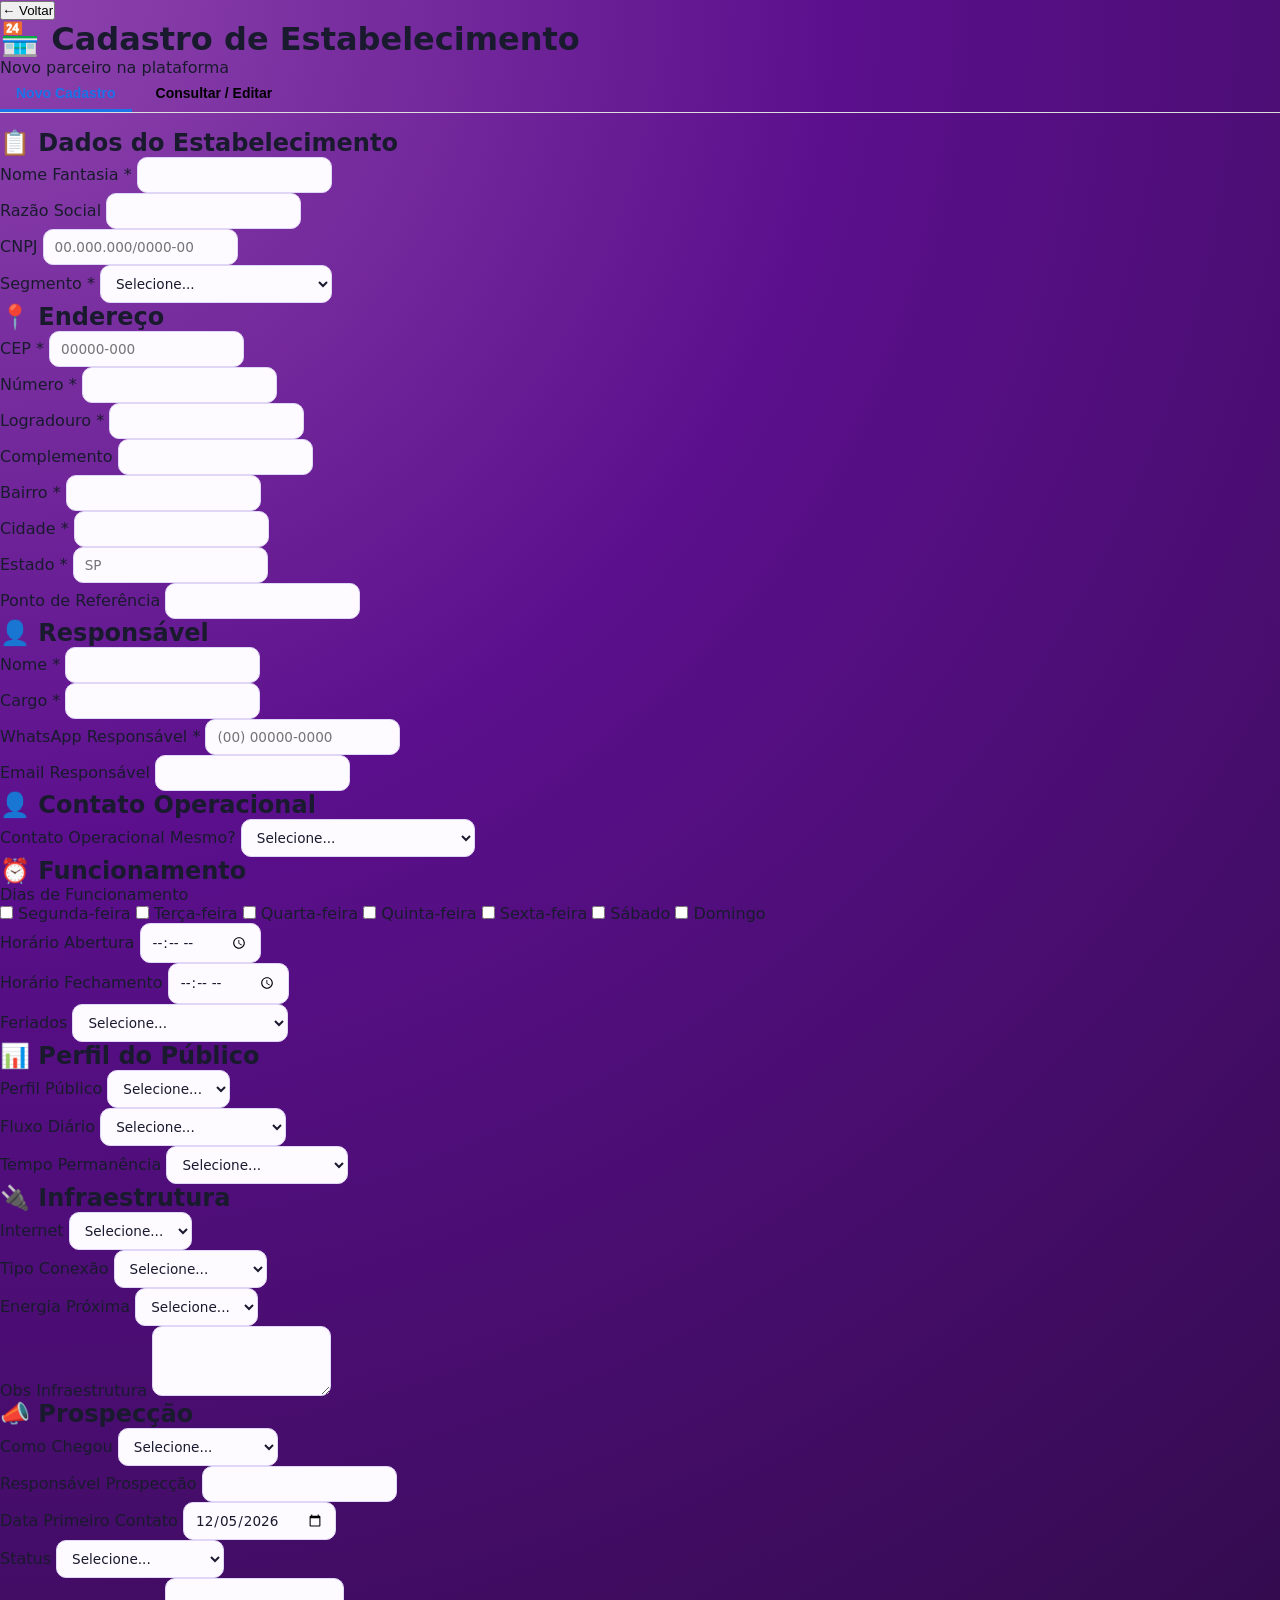
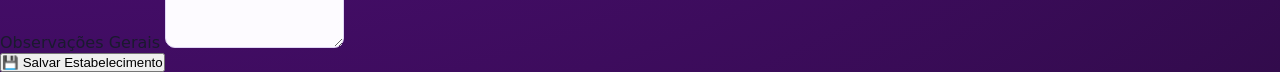
==== commit b6273d03: "Update cadastro.html" ====
--- a/cadastro.html
+++ b/cadastro.html
@@ -2,273 +2,296 @@
 <html lang="pt-BR">
 <head>
   <meta charset="UTF-8">
-  <title>Fluxon Delivery – Cadastro de Estabelecimento</title>
   <meta name="viewport" content="width=device-width, initial-scale=1.0">
+  <title>Cadastro de Estabelecimento</title>
   <link rel="stylesheet" href="estilo.css">
+  <style>
+    .tabs { display:flex; gap:8px; margin-bottom:16px; border-bottom:1px solid #ddd; }
+    .tab-btn { padding:8px 16px; border:none; background:transparent; cursor:pointer; font-weight:600; border-bottom:3px solid transparent; font-size:14px; }
+    .tab-btn.ativo { border-bottom-color:#1a73e8; color:#1a73e8; }
+    .tab-conteudo { display:none; }
+    .tab-conteudo.ativo { display:block; }
+    table.listagem { width:100%; border-collapse:collapse; margin-top:8px; font-size:14px; }
+    table.listagem th, table.listagem td { border:1px solid #eee; padding:6px 8px; text-align:left; }
+    table.listagem th { background:#f5f5f5; }
+    table.listagem tr:hover { background:#f0f7ff; cursor:pointer; }
+    .badge { display:inline-block; padding:2px 8px; border-radius:12px; font-size:11px; background:#eee; }
+    .badge-status { background:#e3f2fd; color:#1a73e8; }
+    .badge-cidade { background:#f1f8e9; color:#558b2f; }
+    .info-edicao { font-size:13px; color:#555; margin-bottom:12px; background:#fff8e1; border:1px solid #ffe082; border-radius:6px; padding:8px 12px; }
+    .info-edicao span { font-weight:600; color:#333; }
+    .btn-secundario { background:#fff; color:#1a73e8; border:1px solid #1a73e8; padding:5px 12px; border-radius:4px; cursor:pointer; font-size:13px; margin-left:8px; }
+  </style>
 </head>
 <body>
 
-<header class="fd-header">
-  <div class="fd-header-inner">
-    <a href="index.html" class="fd-back">← Voltar</a>
-    <div class="fd-header-main">
-      <div class="fd-header-title">Cadastro de Estabelecimento</div>
-      <div class="fd-header-sub">Novo parceiro na plataforma Fluxon Delivery</div>
+<div class="header">
+  <button class="back-btn" onclick="location.href='index.html'">← Voltar</button>
+  <div>
+    <h1>🏪 Cadastro de Estabelecimento</h1>
+    <div class="subtitle">Novo parceiro na plataforma</div>
+  </div>
+</div>
+
+<div class="container">
+  <div class="tabs">
+    <button class="tab-btn ativo" data-tab="tab-novo">Novo Cadastro</button>
+    <button class="tab-btn" data-tab="tab-consulta">Consultar / Editar</button>
+  </div>
+
+  <div id="alerta" class="alerta"></div>
+
+  <!-- NOVO CADASTRO -->
+  <div id="tab-novo" class="tab-conteudo ativo">
+    <div id="infoEdicao" class="info-edicao" style="display:none;">
+      Editando: <span id="infoEdicaoNome"></span> &nbsp;|&nbsp; ID: <span id="infoEdicaoId"></span>
+      <button type="button" class="btn-secundario" onclick="cancelarEdicao()">✕ Cancelar edição</button>
     </div>
-  </div>
-</header>
-
-<main class="fd-shell">
-  <!-- Abas -->
-  <div class="fd-tabs">
-    <button class="fd-tab fd-tab-active" data-tab="novo">Novo Cadastro</button>
-    <button class="fd-tab" data-tab="consultar">Consultar / Editar</button>
-  </div>
-
-  <!-- Banner de edição -->
-  <div class="fd-edit-banner" id="editBanner" hidden>
-    <span>✏️ Editando: <strong id="nomeEditando"></strong> · ID: <strong id="idEditando"></strong></span>
-    <button class="fd-btn-chip" type="button" id="btnCancelarEdicao">✕ Cancelar edição</button>
-  </div>
-
-  <!-- ABA NOVO -->
-  <section id="abaNovo">
-    <!-- Dados do Estabelecimento -->
-    <section class="fd-card">
-      <header class="fd-card-header">
-        <div class="fd-card-icon-mini">📋</div>
-        <h2>Dados do Estabelecimento</h2>
-      </header>
-      <div class="fd-card-body">
-        <div class="fd-row fd-row-2">
-          <div class="fd-field">
-            <label for="nomeFantasia">Nome Fantasia <span class="fd-req">*</span></label>
-            <input type="text" id="nomeFantasia" name="nomeFantasia" placeholder="Ex: Padaria Central">
-          </div>
-          <div class="fd-field">
-            <label for="cnpj">CNPJ</label>
-            <input type="text" id="cnpj" name="cnpj" placeholder="00.000.000/0000-00">
-          </div>
-        </div>
-        <div class="fd-row fd-row-2">
-          <div class="fd-field">
-            <label for="razaoSocial">Razão Social</label>
-            <input type="text" id="razaoSocial" name="razaoSocial" placeholder="Razão Social Ltda.">
-          </div>
-          <div class="fd-field">
-            <label for="segmento">Segmento <span class="fd-req">*</span></label>
-            <select id="segmento" name="segmento">
-              <option value="">Selecione...</option>
-              <option>Restaurante</option>
-              <option>Lanchonete / Fast Food</option>
-              <option>Padaria / Confeitaria</option>
-              <option>Bar / Pub</option>
-              <option>Salão de Beleza / Barbearia</option>
-              <option>Academia / Fitness</option>
-              <option>Clínica / Consultório</option>
-              <option>Farmácia</option>
-              <option>Supermercado / Mercado</option>
-              <option>Loja de Roupas / Calçados</option>
-              <option>Pet Shop</option>
-              <option>Escola / Curso</option>
-              <option>Hotel / Pousada</option>
-              <option>Outro</option>
-            </select>
-          </div>
-        </div>
-      </div>
-    </section>
-
-    <!-- Endereço -->
-    <section class="fd-card">
-      <header class="fd-card-header">
-        <div class="fd-card-icon-mini">📍</div>
-        <h2>Endereço</h2>
-      </header>
-      <div class="fd-card-body">
-        <div class="fd-row fd-row-3">
-          <div class="fd-field">
-            <label for="cep">CEP <span class="fd-req">*</span></label>
-            <input type="text" id="cep" name="cep" placeholder="00000-000">
-          </div>
-          <div class="fd-field">
-            <label for="numero">Número <span class="fd-req">*</span></label>
-            <input type="text" id="numero" name="numero" placeholder="123">
-          </div>
-          <div class="fd-field">
-            <label for="logradouro">Logradouro <span class="fd-req">*</span></label>
-            <input type="text" id="logradouro" name="logradouro" placeholder="Rua, Avenida...">
-          </div>
-        </div>
-        <div class="fd-row fd-row-3">
-          <div class="fd-field">
-            <label for="complemento">Complemento</label>
-            <input type="text" id="complemento" name="complemento" placeholder="Sala, Andar...">
-          </div>
-          <div class="fd-field">
-            <label for="bairro">Bairro <span class="fd-req">*</span></label>
-            <input type="text" id="bairro" name="bairro" placeholder="Bairro">
-          </div>
-          <div class="fd-field">
-            <label for="cidade">Cidade <span class="fd-req">*</span></label>
-            <input type="text" id="cidade" name="cidade" placeholder="Cidade">
-          </div>
-        </div>
-        <div class="fd-row fd-row-2">
-          <div class="fd-field">
-            <label for="pontoReferencia">Ponto de Referência</label>
-            <input type="text" id="pontoReferencia" name="pontoReferencia" placeholder="Próximo a...">
-          </div>
-          <div class="fd-field">
-            <label for="estado">Estado <span class="fd-req">*</span></label>
-            <select id="estado" name="estado">
-              <option value="">UF</option>
-              <option>AC</option><option>AL</option><option>AP</option><option>AM</option>
-              <option>BA</option><option>CE</option><option>DF</option><option>ES</option>
-              <option>GO</option><option>MA</option><option>MT</option><option>MS</option>
-              <option>MG</option><option>PA</option><option>PB</option><option>PR</option>
-              <option>PE</option><option>PI</option><option>RJ</option><option>RN</option>
-              <option>RS</option><option>RO</option><option>RR</option><option>SC</option>
-              <option>SP</option><option>SE</option><option>TO</option>
-            </select>
-          </div>
-        </div>
-      </div>
-    </section>
-
-    <!-- Responsável -->
-    <section class="fd-card">
-      <header class="fd-card-header">
-        <div class="fd-card-icon-mini">👤</div>
-        <h2>Responsável</h2>
-      </header>
-      <div class="fd-card-body">
-        <div class="fd-row fd-row-2">
-          <div class="fd-field">
-            <label for="nomeResponsavel">Nome <span class="fd-req">*</span></label>
-            <input type="text" id="nomeResponsavel" name="nomeResponsavel">
-          </div>
-          <div class="fd-field">
-            <label for="cargoResponsavel">Cargo <span class="fd-req">*</span></label>
-            <input type="text" id="cargoResponsavel" name="cargoResponsavel">
-          </div>
-        </div>
-        <div class="fd-row fd-row-2">
-          <div class="fd-field">
-            <label for="whatsappResponsavel">WhatsApp Responsável <span class="fd-req">*</span></label>
-            <input type="text" id="whatsappResponsavel" name="whatsappResponsavel" placeholder="(00) 00000-0000">
-          </div>
-          <div class="fd-field">
-            <label for="emailResponsavel">Email Responsável</label>
-            <input type="email" id="emailResponsavel" name="emailResponsavel" placeholder="email@exemplo.com">
-          </div>
-        </div>
-      </div>
-    </section>
-
-    <!-- Contato Operacional -->
-    <section class="fd-card">
-      <header class="fd-card-header">
-        <div class="fd-card-icon-mini">👤</div>
-        <h2>Contato Operacional</h2>
-      </header>
-      <div class="fd-card-body">
-        <div class="fd-row fd-row-1">
-          <div class="fd-field">
-            <label for="contatoOpMesmo">Contato Operacional Mesmo?</label>
-            <select id="contatoOpMesmo" name="contatoOpMesmo">
-              <option value="">Selecione...</option>
-              <option>Sim</option>
-              <option>Não, informar outro contato</option>
-            </select>
-          </div>
-        </div>
-        <div class="fd-row fd-row-2">
-          <div class="fd-field">
-            <label for="nomeContatoOp">Nome Contato Op.</label>
-            <input type="text" id="nomeContatoOp" name="nomeContatoOp">
-          </div>
-          <div class="fd-field">
-            <label for="cargoContatoOp">Cargo Contato Op.</label>
-            <input type="text" id="cargoContatoOp" name="cargoContatoOp">
-          </div>
-        </div>
-        <div class="fd-row fd-row-2">
-          <div class="fd-field">
-            <label for="whatsappContatoOp">WhatsApp Contato Op.</label>
-            <input type="text" id="whatsappContatoOp" name="whatsappContatoOp">
-          </div>
-          <div class="fd-field">
-            <label for="emailContatoOp">Email Contato Op.</label>
-            <input type="email" id="emailContatoOp" name="emailContatoOp">
-          </div>
-        </div>
-      </div>
-    </section>
-
-    <!-- Funcionamento -->
-    <section class="fd-card">
-      <header class="fd-card-header">
-        <div class="fd-card-icon-mini">⏰</div>
-        <h2>Funcionamento</h2>
-      </header>
-      <div class="fd-card-body">
-        <div class="fd-field">
+
+    <form id="formCadastro">
+      <!-- Dados -->
+      <div class="card">
+        <h2>📋 Dados do Estabelecimento</h2>
+        <div class="form-group">
+          <label>Nome Fantasia <span class="obrigatorio">*</span></label>
+          <input type="text" id="nomeFantasia" required>
+        </div>
+        <div class="form-row">
+          <div class="form-group">
+            <label>Razão Social</label>
+            <input type="text" id="razaoSocial">
+          </div>
+          <div class="form-group">
+            <label>CNPJ</label>
+            <input type="text" id="cnpj" placeholder="00.000.000/0000-00" maxlength="18"
+              oninput="
+                var v=this.value.replace(/\D/g,'').substring(0,14);
+                if(v.length>12)v=v.replace(/^(\d{2})(\d{3})(\d{3})(\d{4})(\d{2})$/,'$1.$2.$3/$4-$5');
+                else if(v.length>8)v=v.replace(/^(\d{2})(\d{3})(\d{3})(\d+)$/,'$1.$2.$3/$4');
+                else if(v.length>5)v=v.replace(/^(\d{2})(\d{3})(\d+)$/,'$1.$2.$3');
+                else if(v.length>2)v=v.replace(/^(\d{2})(\d+)$/,'$1.$2');
+                this.value=v;
+              ">
+          </div>
+        </div>
+        <div class="form-group">
+          <label>Segmento <span class="obrigatorio">*</span></label>
+          <select id="segmento" required>
+            <option value="">Selecione...</option>
+            <option>Restaurante</option>
+            <option>Lanchonete / Fast Food</option>
+            <option>Padaria / Confeitaria</option>
+            <option>Bar / Pub</option>
+            <option>Salão de Beleza / Barbearia</option>
+            <option>Academia / Fitness</option>
+            <option>Clínica / Consultório</option>
+            <option>Farmácia</option>
+            <option>Supermercado / Mercado</option>
+            <option>Loja de Roupas / Calçados</option>
+            <option>Pet Shop</option>
+            <option>Escola / Curso</option>
+            <option>Hotel / Pousada</option>
+            <option>Outro</option>
+          </select>
+        </div>
+      </div>
+
+      <!-- Endereço -->
+      <div class="card">
+        <h2>📍 Endereço</h2>
+        <div class="form-row">
+          <div class="form-group">
+            <label>CEP <span class="obrigatorio">*</span></label>
+            <input type="text" id="cep" required placeholder="00000-000" maxlength="9"
+              oninput="
+                var v=this.value.replace(/\D/g,'').substring(0,8);
+                if(v.length>5)v=v.replace(/^(\d{5})(\d+)$/,'$1-$2');
+                this.value=v;
+                if(v.replace(/\D/g,'').length===8){
+                  fetch('https://viacep.com.br/ws/'+v.replace(/\D/g,'')+'/json/')
+                  .then(function(r){return r.json();})
+                  .then(function(d){
+                    if(!d.erro){
+                      document.getElementById('logradouro').value=d.logradouro||'';
+                      document.getElementById('bairro').value=d.bairro||'';
+                      document.getElementById('cidade').value=d.localidade||'';
+                      document.getElementById('estado').value=d.uf||'';
+                      document.getElementById('numero').focus();
+                    }
+                  });
+                }
+              ">
+          </div>
+          <div class="form-group">
+            <label>Número <span class="obrigatorio">*</span></label>
+            <input type="text" id="numero" required>
+          </div>
+        </div>
+        <div class="form-group">
+          <label>Logradouro <span class="obrigatorio">*</span></label>
+          <input type="text" id="logradouro" required>
+        </div>
+        <div class="form-row">
+          <div class="form-group">
+            <label>Complemento</label>
+            <input type="text" id="complemento">
+          </div>
+          <div class="form-group">
+            <label>Bairro <span class="obrigatorio">*</span></label>
+            <input type="text" id="bairro" required>
+          </div>
+        </div>
+        <div class="form-row">
+          <div class="form-group">
+            <label>Cidade <span class="obrigatorio">*</span></label>
+            <input type="text" id="cidade" required>
+          </div>
+          <div class="form-group">
+            <label>Estado <span class="obrigatorio">*</span></label>
+            <input type="text" id="estado" required maxlength="2" placeholder="SP">
+          </div>
+        </div>
+        <div class="form-group">
+          <label>Ponto de Referência</label>
+          <input type="text" id="pontoReferencia">
+        </div>
+      </div>
+
+      <!-- Responsável -->
+      <div class="card">
+        <h2>👤 Responsável</h2>
+        <div class="form-row">
+          <div class="form-group">
+            <label>Nome <span class="obrigatorio">*</span></label>
+            <input type="text" id="nomeResponsavel" required>
+          </div>
+          <div class="form-group">
+            <label>Cargo <span class="obrigatorio">*</span></label>
+            <input type="text" id="cargoResponsavel" required>
+          </div>
+        </div>
+        <div class="form-row">
+          <div class="form-group">
+            <label>WhatsApp Responsável <span class="obrigatorio">*</span></label>
+            <input type="text" id="whatsappResponsavel" required placeholder="(00) 00000-0000" maxlength="15"
+              oninput="
+                var v=this.value.replace(/\D/g,'').substring(0,11);
+                if(v.length===0){this.value='';return;}
+                if(v.length<=2)v='('+v;
+                else if(v.length<=6)v='('+v.substring(0,2)+') '+v.substring(2);
+                else if(v.length<=10)v='('+v.substring(0,2)+') '+v.substring(2,6)+'-'+v.substring(6);
+                else v='('+v.substring(0,2)+') '+v.substring(2,7)+'-'+v.substring(7);
+                this.value=v;
+              ">
+          </div>
+          <div class="form-group">
+            <label>Email Responsável</label>
+            <input type="email" id="emailResponsavel">
+          </div>
+        </div>
+      </div>
+
+      <!-- Contato Operacional -->
+      <div class="card">
+        <h2>👤 Contato Operacional</h2>
+        <div class="form-group">
+          <label>Contato Operacional Mesmo?</label>
+          <select id="contatoOpMesmo" onchange="
+            document.getElementById('camposContatoOp').style.display=
+              this.value==='Não'?'block':'none';
+          ">
+            <option value="">Selecione...</option>
+            <option value="Sim">Sim</option>
+            <option value="Não">Não, informar outro contato</option>
+          </select>
+        </div>
+        <div id="camposContatoOp" style="display:none;">
+          <div class="form-row">
+            <div class="form-group">
+              <label>Nome Contato Op.</label>
+              <input type="text" id="nomeContatoOp">
+            </div>
+            <div class="form-group">
+              <label>Cargo Contato Op.</label>
+              <input type="text" id="cargoContatoOp">
+            </div>
+          </div>
+          <div class="form-row">
+            <div class="form-group">
+              <label>WhatsApp Contato Op.</label>
+              <input type="text" id="whatsappContatoOp" placeholder="(00) 00000-0000" maxlength="15"
+                oninput="
+                  var v=this.value.replace(/\D/g,'').substring(0,11);
+                  if(v.length===0){this.value='';return;}
+                  if(v.length<=2)v='('+v;
+                  else if(v.length<=6)v='('+v.substring(0,2)+') '+v.substring(2);
+                  else if(v.length<=10)v='('+v.substring(0,2)+') '+v.substring(2,6)+'-'+v.substring(6);
+                  else v='('+v.substring(0,2)+') '+v.substring(2,7)+'-'+v.substring(7);
+                  this.value=v;
+                ">
+            </div>
+            <div class="form-group">
+              <label>Email Contato Op.</label>
+              <input type="email" id="emailContatoOp">
+            </div>
+          </div>
+        </div>
+      </div>
+
+      <!-- Funcionamento -->
+      <div class="card">
+        <h2>⏰ Funcionamento</h2>
+        <div class="form-group">
           <label>Dias de Funcionamento</label>
-          <div class="fd-days">
-            <label><input type="checkbox" value="Segunda-feira"> Segunda-feira</label>
-            <label><input type="checkbox" value="Terça-feira"> Terça-feira</label>
-            <label><input type="checkbox" value="Quarta-feira"> Quarta-feira</label>
-            <label><input type="checkbox" value="Quinta-feira"> Quinta-feira</label>
-            <label><input type="checkbox" value="Sexta-feira"> Sexta-feira</label>
-            <label><input type="checkbox" value="Sábado"> Sábado</label>
-            <label><input type="checkbox" value="Domingo"> Domingo</label>
-          </div>
-        </div>
-        <div class="fd-row fd-row-3">
-          <div class="fd-field">
-            <label for="horarioAbertura">Horário Abertura</label>
-            <input type="time" id="horarioAbertura" name="horarioAbertura">
-          </div>
-          <div class="fd-field">
-            <label for="horarioFechamento">Horário Fechamento</label>
-            <input type="time" id="horarioFechamento" name="horarioFechamento">
-          </div>
-          <div class="fd-field">
-            <label for="feriados">Feriados</label>
-            <select id="feriados" name="feriados">
-              <option value="">Selecione...</option>
-              <option>Sim, normalmente</option>
-              <option>Sim, em horário reduzido</option>
-              <option>Não</option>
-              <option>Depende do feriado</option>
-            </select>
-          </div>
-        </div>
-      </div>
-    </section>
-
-    <!-- Perfil do Público -->
-    <section class="fd-card">
-      <header class="fd-card-header">
-        <div class="fd-card-icon-mini">📊</div>
-        <h2>Perfil do Público</h2>
-      </header>
-      <div class="fd-card-body">
-        <div class="fd-row fd-row-3">
-          <div class="fd-field">
-            <label for="perfilPublico">Perfil Público</label>
-            <select id="perfilPublico" name="perfilPublico">
-              <option value="">Selecione...</option>
-              <option>Classe A/B</option>
-              <option>Classe B/C</option>
-              <option>Classe C/D</option>
-              <option>Misto</option>
-            </select>
-          </div>
-          <div class="fd-field">
-            <label for="fluxoDiario">Fluxo Diário</label>
-            <select id="fluxoDiario" name="fluxoDiario">
+          <div class="checkbox-group">
+            <label class="checkbox-item"><input type="checkbox" name="dias" value="Segunda"> Segunda-feira</label>
+            <label class="checkbox-item"><input type="checkbox" name="dias" value="Terça"> Terça-feira</label>
+            <label class="checkbox-item"><input type="checkbox" name="dias" value="Quarta"> Quarta-feira</label>
+            <label class="checkbox-item"><input type="checkbox" name="dias" value="Quinta"> Quinta-feira</label>
+            <label class="checkbox-item"><input type="checkbox" name="dias" value="Sexta"> Sexta-feira</label>
+            <label class="checkbox-item"><input type="checkbox" name="dias" value="Sábado"> Sábado</label>
+            <label class="checkbox-item"><input type="checkbox" name="dias" value="Domingo"> Domingo</label>
+          </div>
+        </div>
+        <div class="form-row">
+          <div class="form-group">
+            <label>Horário Abertura</label>
+            <input type="time" id="horarioAbertura">
+          </div>
+          <div class="form-group">
+            <label>Horário Fechamento</label>
+            <input type="time" id="horarioFechamento">
+          </div>
+        </div>
+        <div class="form-group">
+          <label>Feriados</label>
+          <select id="feriados">
+            <option value="">Selecione...</option>
+            <option>Sim, normalmente</option>
+            <option>Sim, em horário reduzido</option>
+            <option>Não</option>
+            <option>Depende do feriado</option>
+          </select>
+        </div>
+      </div>
+
+      <!-- Perfil -->
+      <div class="card">
+        <h2>📊 Perfil do Público</h2>
+        <div class="form-group">
+          <label>Perfil Público</label>
+          <select id="perfilPublico">
+            <option value="">Selecione...</option>
+            <option>Classe A/B</option>
+            <option>Classe B/C</option>
+            <option>Classe C/D</option>
+            <option>Misto</option>
+          </select>
+        </div>
+        <div class="form-row">
+          <div class="form-group">
+            <label>Fluxo Diário</label>
+            <select id="fluxoDiario">
               <option value="">Selecione...</option>
               <option>Até 50 pessoas</option>
               <option>50 a 100 pessoas</option>
@@ -277,9 +300,9 @@
               <option>Mais de 500 pessoas</option>
             </select>
           </div>
-          <div class="fd-field">
-            <label for="tempoPermanencia">Tempo Permanência</label>
-            <select id="tempoPermanencia" name="tempoPermanencia">
+          <div class="form-group">
+            <label>Tempo Permanência</label>
+            <select id="tempoPermanencia">
               <option value="">Selecione...</option>
               <option>Menos de 5 minutos</option>
               <option>5 a 15 minutos</option>
@@ -290,140 +313,376 @@
           </div>
         </div>
       </div>
-    </section>
-
-    <!-- Infraestrutura -->
-    <section class="fd-card">
-      <header class="fd-card-header">
-        <div class="fd-card-icon-mini">🔌</div>
-        <h2>Infraestrutura</h2>
-      </header>
-      <div class="fd-card-body">
-        <div class="fd-row fd-row-3">
-          <div class="fd-field">
-            <label for="internet">Internet</label>
-            <select id="internet" name="internet">
-              <option value="">Selecione...</option>
-              <option>Sim</option>
-              <option>Não</option>
-              <option>Não sei</option>
-            </select>
-          </div>
-          <div class="fd-field">
-            <label for="tipoConexao">Tipo Conexão</label>
-            <select id="tipoConexao" name="tipoConexao">
-              <option value="">Selecione...</option>
-              <option>Wi-Fi</option>
-              <option>Cabo (Ethernet)</option>
-              <option>Ambos</option>
-              <option>4G/5G</option>
-            </select>
-          </div>
-          <div class="fd-field">
-            <label for="energiaProxima">Energia Próxima</label>
-            <select id="energiaProxima" name="energiaProxima">
-              <option value="">Selecione...</option>
-              <option>Sim</option>
-              <option>Não</option>
-              <option>Não sei</option>
-            </select>
-          </div>
-        </div>
-        <div class="fd-field">
-          <label for="obsInfraestrutura">Obs Infraestrutura</label>
-          <textarea id="obsInfraestrutura" name="obsInfraestrutura"></textarea>
-        </div>
-      </div>
-    </section>
-
-    <!-- Prospecção -->
-    <section class="fd-card">
-      <header class="fd-card-header">
-        <div class="fd-card-icon-mini">📣</div>
-        <h2>Prospecção</h2>
-      </header>
-      <div class="fd-card-body">
-        <div class="fd-row fd-row-3">
-          <div class="fd-field">
-            <label for="comoChegou">Como Chegou</label>
-            <select id="comoChegou" name="comoChegou">
-              <option value="">Selecione...</option>
-              <option>Indicação</option>
-              <option>Prospecção ativa</option>
-              <option>Redes sociais</option>
-              <option>Google</option>
-              <option>Evento</option>
-              <option>Outro</option>
-            </select>
-          </div>
-          <div class="fd-field">
-            <label for="responsavelProspeccao">Responsável Prospecção</label>
-            <input type="text" id="responsavelProspeccao" name="responsavelProspeccao">
-          </div>
-          <div class="fd-field">
-            <label for="dataPrimeiroContato">Data Primeiro Contato</label>
-            <input type="date" id="dataPrimeiroContato" name="dataPrimeiroContato">
-          </div>
-        </div>
-        <div class="fd-row fd-row-2">
-          <div class="fd-field">
-            <label for="status">Status</label>
-            <select id="status" name="status">
-              <option value="">Selecione...</option>
-              <option>Lead</option>
-              <option>Em negociação</option>
-              <option>Contrato assinado</option>
-              <option>Instalado e ativo</option>
-              <option>Cancelado</option>
-              <option>Sem interesse</option>
-            </select>
-          </div>
-          <div class="fd-field">
-            <label for="observacoesGerais">Observações Gerais</label>
-            <textarea id="observacoesGerais" name="observacoesGerais"></textarea>
-          </div>
-        </div>
-      </div>
-    </section>
-
-    <div class="fd-actions">
-      <button type="button" class="fd-btn-primary" id="btnSalvar">💾 Salvar Estabelecimento</button>
+
+      <!-- Infra -->
+      <div class="card">
+        <h2>🔌 Infraestrutura</h2>
+        <div class="form-group">
+          <label>Internet</label>
+          <select id="internet">
+            <option value="">Selecione...</option>
+            <option>Sim</option>
+            <option>Não</option>
+            <option>Não sei</option>
+          </select>
+        </div>
+        <div class="form-group">
+          <label>Tipo Conexão</label>
+          <select id="tipoConexao">
+            <option value="">Selecione...</option>
+            <option>Wi-Fi</option>
+            <option>Cabo (Ethernet)</option>
+            <option>Ambos</option>
+            <option>4G/5G</option>
+          </select>
+        </div>
+        <div class="form-group">
+          <label>Energia Próxima</label>
+          <select id="energiaProxima">
+            <option value="">Selecione...</option>
+            <option>Sim</option>
+            <option>Não</option>
+            <option>Não sei</option>
+          </select>
+        </div>
+        <div class="form-group">
+          <label>Obs Infraestrutura</label>
+          <textarea id="obsInfraestrutura"></textarea>
+        </div>
+      </div>
+
+      <!-- Prospecção -->
+      <div class="card">
+        <h2>📣 Prospecção</h2>
+        <div class="form-group">
+          <label>Como Chegou</label>
+          <select id="comoChegou">
+            <option value="">Selecione...</option>
+            <option>Indicação</option>
+            <option>Prospecção ativa</option>
+            <option>Redes sociais</option>
+            <option>Google</option>
+            <option>Evento</option>
+            <option>Outro</option>
+          </select>
+        </div>
+        <div class="form-row">
+          <div class="form-group">
+            <label>Responsável Prospecção</label>
+            <input type="text" id="responsavelProspeccao">
+          </div>
+          <div class="form-group">
+            <label>Data Primeiro Contato</label>
+            <input type="date" id="dataPrimeiroContato">
+          </div>
+        </div>
+        <div class="form-group">
+          <label>Status</label>
+          <select id="status">
+            <option value="">Selecione...</option>
+            <option>Lead</option>
+            <option>Em negociação</option>
+            <option>Contrato assinado</option>
+            <option>Instalado e ativo</option>
+            <option>Cancelado</option>
+            <option>Sem interesse</option>
+          </select>
+        </div>
+        <div class="form-group">
+          <label>Observações Gerais</label>
+          <textarea id="observacoesGerais"></textarea>
+        </div>
+      </div>
+
+      <button type="submit" class="btn-submit" id="btnSubmit">💾 Salvar Estabelecimento</button>
+    </form>
+  </div>
+
+  <!-- CONSULTA -->
+  <div id="tab-consulta" class="tab-conteudo">
+    <div class="card">
+      <h2>📚 Estabelecimentos Cadastrados</h2>
+      <div class="form-row">
+        <div class="form-group">
+          <label>Filtrar por nome</label>
+          <input type="text" id="filtroNome">
+        </div>
+        <div class="form-group">
+          <label>Filtrar por cidade</label>
+          <input type="text" id="filtroCidade">
+        </div>
+      </div>
+      <table class="listagem" id="tabelaEstabelecimentos">
+        <thead>
+          <tr>
+            <th>ID</th>
+            <th>Nome Fantasia</th>
+            <th>Cidade/UF</th>
+            <th>Segmento</th>
+            <th>Status</th>
+          </tr>
+        </thead>
+        <tbody>
+          <tr><td colspan="5">Carregando...</td></tr>
+        </tbody>
+      </table>
+      <div class="hint" style="margin-top:8px;">Clique em uma linha para editar.</div>
     </div>
-  </section>
-
-  <!-- ABA CONSULTAR -->
-  <section id="abaConsultar" hidden>
-    <section class="fd-card">
-      <header class="fd-card-header">
-        <div class="fd-card-icon-mini">📚</div>
-        <h2>Estabelecimentos Cadastrados</h2>
-      </header>
-      <div class="fd-card-body">
-        <div class="fd-table-filters">
-          <input type="text" id="filtroNome"   placeholder="Filtrar por nome">
-          <input type="text" id="filtroCidade" placeholder="Filtrar por cidade">
-        </div>
-        <div class="fd-table-wrap">
-          <table class="fd-table">
-            <thead>
-              <tr>
-                <th>ID</th>
-                <th>Nome Fantasia</th>
-                <th>Cidade/UF</th>
-                <th>Segmento</th>
-                <th>Status</th>
-              </tr>
-            </thead>
-            <tbody id="tabelaEstabelecimentos">
-              <tr><td colspan="5" class="fd-table-empty">Carregando...</td></tr>
-            </tbody>
-          </table>
-        </div>
-        <p class="fd-table-hint">Clique em uma linha para editar.</p>
-      </div>
-    </section>
-  </section>
-</main>
-
+  </div>
+</div>
+
+<script>
+  var API_URL = 'https://script.google.com/macros/s/AKfycbwtA46Q55_pTTPzTh9aXjQh2syF27IYWk0ZRO50KNhCmEdfOQtKqZ8pKazn7l9mvFuAeg/exec';
+  var linhaEmEdicao = null;
+  var idEmEdicao    = null;
+  var listaGlobal   = [];
+
+  document.getElementById('dataPrimeiroContato').value =
+    new Date().toISOString().split('T')[0];
+
+  document.querySelectorAll('.tab-btn').forEach(function(btn){
+    btn.addEventListener('click', function(){
+      trocarTab(this.dataset.tab);
+    });
+  });
+
+  function trocarTab(idTab){
+    document.querySelectorAll('.tab-btn').forEach(function(b){
+      b.classList.toggle('ativo', b.dataset.tab===idTab);
+    });
+    document.querySelectorAll('.tab-conteudo').forEach(function(div){
+      div.classList.toggle('ativo', div.id===idTab);
+    });
+    if(idTab==='tab-consulta') carregarLista();
+  }
+
+  function getCheckboxValues(name){
+    return Array.from(document.querySelectorAll('input[name="'+name+'"]:checked'))
+      .map(function(cb){return cb.value;}).join(', ');
+  }
+
+  function setCheckboxValues(name, csv){
+    var valores=(csv||'').split(',').map(function(v){return v.trim();});
+    document.querySelectorAll('input[name="'+name+'"]').forEach(function(cb){
+      cb.checked = valores.indexOf(cb.value)!==-1;
+    });
+  }
+
+  function setSelect(id, valor){
+    var el=document.getElementById(id);
+    if(!el) return;
+    el.value=valor || '';
+  }
+
+  function cancelarEdicao(){
+    linhaEmEdicao=null;
+    idEmEdicao=null;
+    document.getElementById('infoEdicao').style.display='none';
+    document.getElementById('formCadastro').reset();
+    document.getElementById('camposContatoOp').style.display='none';
+    document.getElementById('dataPrimeiroContato').value=
+      new Date().toISOString().split('T')[0];
+    document.getElementById('btnSubmit').innerHTML='💾 Salvar Estabelecimento';
+  }
+
+  function carregarLista(){
+    var tbody=document.querySelector('#tabelaEstabelecimentos tbody');
+    tbody.innerHTML='<tr><td colspan="5">Carregando...</td></tr>';
+    fetch(API_URL,{method:'POST',body:JSON.stringify({acao:'listarEstabelecimentos'})})
+      .then(function(r){return r.json();})
+      .then(function(resp){
+        if(!resp.sucesso){
+          tbody.innerHTML='<tr><td colspan="5">Erro: '+resp.mensagem+'</td></tr>';
+          return;
+        }
+        listaGlobal=resp.estabelecimentos||[];
+        renderTabela(listaGlobal);
+      })
+      .catch(function(err){
+        tbody.innerHTML='<tr><td colspan="5">Erro: '+err.message+'</td></tr>';
+      });
+  }
+
+  function renderTabela(lista){
+    var tbody=document.querySelector('#tabelaEstabelecimentos tbody');
+    tbody.innerHTML='';
+    if(lista.length===0){
+      tbody.innerHTML='<tr><td colspan="5">Nenhum registro.</td></tr>';
+      return;
+    }
+    lista.forEach(function(est){
+      var tr=document.createElement('tr');
+      tr.innerHTML =
+        '<td>'+est.id+'</td>'+
+        '<td>'+est.nome+'</td>'+
+        '<td><span class="badge badge-cidade">'+(est.cidade||'-')+' / '+(est.estado||'-')+'</span></td>'+
+        '<td>'+(est.segmento||'-')+'</td>'+
+        '<td><span class="badge badge-status">'+(est.status||'-')+'</span></td>';
+      tr.addEventListener('click',function(){
+        editarEstabelecimento(est.linha, est.id, est.nome);
+      });
+      tbody.appendChild(tr);
+    });
+  }
+
+  document.getElementById('filtroNome').addEventListener('input',aplicarFiltros);
+  document.getElementById('filtroCidade').addEventListener('input',aplicarFiltros);
+
+  function aplicarFiltros(){
+    var nome=document.getElementById('filtroNome').value.toLowerCase();
+    var cidade=document.getElementById('filtroCidade').value.toLowerCase();
+    var filtrada=listaGlobal.filter(function(e){
+      var okNome=!nome||(e.nome||'').toLowerCase().indexOf(nome)!==-1;
+      var okCid=!cidade||(e.cidade||'').toLowerCase().indexOf(cidade)!==-1;
+      return okNome && okCid;
+    });
+    renderTabela(filtrada);
+  }
+
+  function editarEstabelecimento(linha,id,nome){
+    fetch(API_URL,{method:'POST',body:JSON.stringify({acao:'buscarEstabelecimento',linha:linha})})
+      .then(function(r){return r.json();})
+      .then(function(d){
+        if(!d.sucesso){alert('Erro: '+d.mensagem);return;}
+        linhaEmEdicao=linha;
+        idEmEdicao=id;
+
+        document.getElementById('infoEdicao').style.display='block';
+        document.getElementById('infoEdicaoNome').textContent=nome;
+        document.getElementById('infoEdicaoId').textContent=id;
+        document.getElementById('btnSubmit').innerHTML='💾 Salvar Alterações';
+
+        document.getElementById('nomeFantasia').value    =d['Nome Fantasia']          ||'';
+        document.getElementById('razaoSocial').value     =d['Razão Social']           ||'';
+        document.getElementById('cnpj').value            =d['CNPJ']                   ||'';
+        setSelect('segmento',d['Segmento']);
+        document.getElementById('cep').value             =d['CEP']                    ||'';
+        document.getElementById('logradouro').value      =d['Logradouro']             ||'';
+        document.getElementById('numero').value          =d['Número']                 ||'';
+        document.getElementById('complemento').value     =d['Complemento']            ||'';
+        document.getElementById('bairro').value          =d['Bairro']                 ||'';
+        document.getElementById('cidade').value          =d['Cidade']                 ||'';
+        document.getElementById('estado').value          =d['Estado']                 ||'';
+        document.getElementById('pontoReferencia').value =d['Ponto de Referência']    ||'';
+
+        document.getElementById('nomeResponsavel').value    =d['Nome Responsável']       ||'';
+        document.getElementById('cargoResponsavel').value   =d['Cargo Responsável']      ||'';
+        document.getElementById('whatsappResponsavel').value=d['WhatsApp Responsável']   ||'';
+        document.getElementById('emailResponsavel').value   =d['Email Responsável']      ||'';
+
+        var contatoOp=d['Contato Operacional Mesmo?']||'';
+        setSelect('contatoOpMesmo',contatoOp);
+        document.getElementById('camposContatoOp').style.display=
+          contatoOp==='Não'?'block':'none';
+
+        document.getElementById('nomeContatoOp').value     =d['Nome Contato Op.']       ||'';
+        document.getElementById('cargoContatoOp').value    =d['Cargo Contato Op.']      ||'';
+        document.getElementById('whatsappContatoOp').value =d['WhatsApp Contato Op.']   ||'';
+        document.getElementById('emailContatoOp').value    =d['Email Contato Op.']      ||'';
+
+        setCheckboxValues('dias',d['Dias Funcionamento']||'');
+
+        document.getElementById('horarioAbertura').value   =d['Horário Abertura']       ||'';
+        document.getElementById('horarioFechamento').value =d['Horário Fechamento']     ||'';
+
+        setSelect('feriados',       d['Feriados']);
+        setSelect('perfilPublico',  d['Perfil Público']);
+        setSelect('fluxoDiario',    d['Fluxo Diário']);
+        setSelect('tempoPermanencia',d['Tempo Permanência']);
+        setSelect('internet',       d['Internet']);
+        setSelect('tipoConexao',    d['Tipo Conexão']);
+        setSelect('energiaProxima', d['Energia Próxima']);
+
+        document.getElementById('obsInfraestrutura').value =d['Obs Infraestrutura']     ||'';
+        setSelect('comoChegou',d['Como Chegou']);
+        document.getElementById('responsavelProspeccao').value=d['Responsável Prospecção']||'';
+        document.getElementById('dataPrimeiroContato').value  =d['Data Primeiro Contato']||'';
+        setSelect('status',d['Status']);
+        document.getElementById('observacoesGerais').value=d['Observações Gerais']||'';
+
+        trocarTab('tab-novo');
+        window.scrollTo(0,0);
+      })
+      .catch(function(err){alert('Erro: '+err.message);});
+  }
+
+  document.getElementById('formCadastro').addEventListener('submit',function(e){
+    e.preventDefault();
+    var btn=document.getElementById('btnSubmit');
+    var alerta=document.getElementById('alerta');
+    alerta.style.display='none';
+    btn.disabled=true;
+    btn.innerHTML='<span class="loading"></span> Salvando...';
+
+    var dados={
+      acao:                 linhaEmEdicao?'atualizarEstabelecimento':'salvarEstabelecimento',
+      linha:                linhaEmEdicao,
+      nomeFantasia:         document.getElementById('nomeFantasia').value,
+      razaoSocial:          document.getElementById('razaoSocial').value,
+      cnpj:                 document.getElementById('cnpj').value,
+      segmento:             document.getElementById('segmento').value,
+      cep:                  document.getElementById('cep').value,
+      logradouro:           document.getElementById('logradouro').value,
+      numero:               document.getElementById('numero').value,
+      complemento:          document.getElementById('complemento').value,
+      bairro:               document.getElementById('bairro').value,
+      cidade:               document.getElementById('cidade').value,
+      estado:               document.getElementById('estado').value,
+      pontoReferencia:      document.getElementById('pontoReferencia').value,
+      nomeResponsavel:      document.getElementById('nomeResponsavel').value,
+      cargoResponsavel:     document.getElementById('cargoResponsavel').value,
+      whatsappResponsavel:  document.getElementById('whatsappResponsavel').value,
+      emailResponsavel:     document.getElementById('emailResponsavel').value,
+      contatoOpMesmo:       document.getElementById('contatoOpMesmo').value,
+      nomeContatoOp:        document.getElementById('nomeContatoOp').value,
+      cargoContatoOp:       document.getElementById('cargoContatoOp').value,
+      whatsappContatoOp:    document.getElementById('whatsappContatoOp').value,
+      emailContatoOp:       document.getElementById('emailContatoOp').value,
+      diasFuncionamento:    getCheckboxValues('dias'),
+      horarioAbertura:      document.getElementById('horarioAbertura').value,
+      horarioFechamento:    document.getElementById('horarioFechamento').value,
+      feriados:             document.getElementById('feriados').value,
+      perfilPublico:        document.getElementById('perfilPublico').value,
+      fluxoDiario:          document.getElementById('fluxoDiario').value,
+      tempoPermanencia:     document.getElementById('tempoPermanencia').value,
+      internet:             document.getElementById('internet').value,
+      tipoConexao:          document.getElementById('tipoConexao').value,
+      energiaProxima:       document.getElementById('energiaProxima').value,
+      obsInfraestrutura:    document.getElementById('obsInfraestrutura').value,
+      comoChegou:           document.getElementById('comoChegou').value,
+      responsavelProspeccao:document.getElementById('responsavelProspeccao').value,
+      dataPrimeiroContato:  document.getElementById('dataPrimeiroContato').value,
+      status:               document.getElementById('status').value,
+      observacoesGerais:    document.getElementById('observacoesGerais').value
+    };
+
+    fetch(API_URL,{method:'POST',body:JSON.stringify(dados)})
+      .then(function(r){return r.json();})
+      .then(function(resultado){
+        if(resultado.sucesso){
+          alerta.className='alerta sucesso';
+          alerta.innerHTML='✅ '+resultado.mensagem+(resultado.id?' | ID: '+resultado.id:'');
+          cancelarEdicao();
+          carregarLista();
+        }else{
+          alerta.className='alerta erro';
+          alerta.innerHTML='❌ '+resultado.mensagem;
+        }
+        alerta.style.display='block';
+        window.scrollTo(0,0);
+        btn.disabled=false;
+        btn.innerHTML='💾 Salvar Estabelecimento';
+      })
+      .catch(function(err){
+        alerta.className='alerta erro';
+        alerta.innerHTML='❌ Erro de conexão: '+err.message;
+        alerta.style.display='block';
+        btn.disabled=false;
+        btn.innerHTML='💾 Salvar Estabelecimento';
+      });
+  });
+
+  carregarLista();
+</script>
 </body>
 </html>
--- a/estilo.css
+++ b/estilo.css
@@ -1,549 +1,353 @@
-/* RESET */
+:root {
+  --fd-bg: #2D0354;
+  --fd-bg-soft: #3e0a6e;
+  --fd-card: #F7F3FF;
+  --fd-card-inner: #FFFFFF;
+  --fd-primary: #7B2FBE;
+  --fd-primary-dark: #5B0F8C;
+  --fd-border: #E0D6F5;
+  --fd-text: #1A1A2E;
+  --fd-text-soft: #5F5F7A;
+  --fd-badge-green: #2ECC71;
+  --fd-badge-red: #E74C3C;
+  --fd-radius-lg: 24px;
+  --fd-radius-md: 16px;
+  --fd-radius-sm: 10px;
+  --fd-shadow-strong: 0 22px 45px rgba(20,0,40,0.40);
+  --fd-shadow-soft: 0 8px 18px rgba(20,0,40,0.20);
+}
+
 * { box-sizing: border-box; margin: 0; padding: 0; }
 
-:root {
-  --roxo-escuro: #5B0F8C;
-  --roxo: #7B2FBE;
-  --roxo-medio: #9B59D6;
-  --roxo-claro: #F3F0F9;
-  --borda: #E0D6F5;
-  --texto: #1A1A2E;
-  --texto-sec: #5F5F7A;
-  --branco: #FFFFFF;
-}
-
-/* FUNDO GERAL */
 body {
-  font-family: 'Segoe UI', system-ui, sans-serif;
-  background: radial-gradient(circle at top left, #8e44ad 0, #5B0F8C 40%, #320b4c 100%);
-  color: var(--texto);
-  min-height: 100vh; /* Garante que o fundo preencha a tela toda */
-}
-
-/* HEADER GENÉRICO (para todas as páginas, incluindo index.html) */
-.header {
-  background: linear-gradient(135deg, var(--roxo-escuro), var(--roxo));
-  color: white;
-  padding: 12px 20px;
+  font-family: system-ui,-apple-system,BlinkMacSystemFont,"Segoe UI",sans-serif;
+  background: radial-gradient(circle at top left,#8e44ad 0,#5B0F8C 40%,#320b4c 100%);
+  color: var(--fd-text);
+}
+
+/* HEADER */
+
+.fd-header {
+  max-width: 1100px;
+  margin: 24px auto 0;
+  padding: 0 20px;
+}
+
+.fd-header-inner {
+  background: linear-gradient(135deg,var(--fd-primary-dark),var(--fd-primary));
+  border-radius: var(--fd-radius-lg) var(--fd-radius-lg) 18px 18px;
+  padding: 16px 20px;
   display: flex;
   align-items: center;
-  gap: 12px;
-  box-shadow: 0 4px 14px rgba(20,0,40,0.35);
-  position: sticky; /* Mantém o header no topo ao rolar */
-  top: 0;
-  z-index: 100;
-}
-
-/* Ajustes para o header da página inicial (index.html) */
-.header-home {
-  justify-content: center; /* Centraliza o conteúdo na home */
-  border-bottom: 1px solid rgba(255,255,255,0.08);
-}
-
-/* Estilo para o botão "Voltar" */
-.back-btn {
-  background: rgba(255,255,255,0.16);
-  border: 1px solid rgba(255,255,255,0.35);
-  color: white;
-  padding: 7px 13px;
-  border-radius: 999px;
-  cursor: pointer;
-  font-size: 13px;
-  text-decoration: none;
-  transition: background 0.15s;
-  white-space: nowrap; /* Evita quebra de linha no botão */
-}
-.back-btn:hover { background: rgba(255,255,255,0.26); }
-
-/* Estilo para a área da logo no header */
-.header-logo {
-  display: flex;
-  align-items: center;
-  gap: 8px;
-}
-
-/* Ícone da logo (pequeno e proporcional) */
-.logo-icon-pequena {
-  width: 28px;
-  height: 28px;
-  border-radius: 10px;
-  background: radial-gradient(circle at 20% 0, #FFFFFF 0, #F5E9FF 25%, #7B2FBE 90%);
-  display: flex;
-  align-items: center;
-  justify-content: center;
-  box-shadow: 0 4px 10px rgba(20,0,40,0.5);
-  flex-shrink: 0; /* Impede que o ícone diminua */
-}
-
-.logo-icon-pequena svg {
-  width: 18px;
-  height: 18px;
-}
-
-/* Texto da logo */
-.logo-text { display: flex; flex-direction: column; }
-.logo-title {
-  font-size: 17px;
-  font-weight: 700;
-}
-.logo-title span { font-weight: 300; } /* Para o "Delivery" */
-.logo-sub {
-  font-size: 11px;
-  opacity: 0.8;
-}
-
-/* CONTAINER GERAL (para todas as páginas) */
-.container {
-  max-width: 900px;
-  margin: 24px auto 40px;
-  padding: 0 16px 64px;
-}
-
-/* Ajustes específicos para o container da home */
-.container-home { max-width: 960px; }
-
-/* Card de introdução na home */
-.card-home-intro {
-  background: linear-gradient(145deg, #F7F3FF, #F0ECFA);
-  border-radius: 18px;
+  gap: 14px;
+  box-shadow: var(--fd-shadow-strong);
+  color: #fff;
+}
+
+.fd-logo-mark {
+  width: 34px;
+  height: 34px;
+  border-radius: 12px;
+  background: radial-gradient(circle at 20% 0,#FFF 0,#F5E9FF 26%,#7B2FBE 95%);
+  display:flex;align-items:center;justify-content:center;
+  box-shadow: 0 6px 16px rgba(0,0,0,0.35);
+}
+
+.fd-logo-mark svg { width: 20px; height: 20px; }
+
+.fd-logo-text { display:flex; flex-direction:column; }
+.fd-logo-title { font-size:1.2rem; font-weight:700; }
+.fd-logo-title span { font-weight:300; }
+.fd-logo-sub { font-size:0.8rem; opacity:0.8; }
+
+.fd-header-main {
+  display:flex; flex-direction:column; gap:2px;
+}
+.fd-header-title { font-size:1rem; font-weight:700; }
+.fd-header-sub { font-size:0.8rem; opacity:0.8; }
+
+.fd-back {
+  background: rgba(255,255,255,0.12);
+  border:1px solid rgba(255,255,255,0.35);
+  padding:7px 12px;
+  border-radius:999px;
+  font-size:0.8rem;
+  color:#fff;
+  text-decoration:none;
+  margin-right:8px;
+  white-space:nowrap;
+}
+
+/* SHELL */
+
+.fd-shell {
+  max-width: 1100px;
+  margin: 0 auto 40px;
+  padding: 20px;
+  background: linear-gradient(145deg,#F7F3FF,#F0ECFA);
+  border-radius: 0 0 var(--fd-radius-lg) var(--fd-radius-lg);
+  box-shadow: var(--fd-shadow-strong);
+}
+
+/* HOME */
+
+.fd-shell-home {
+  padding-top: 24px;
+}
+
+.fd-home-hero {
+  background: linear-gradient(145deg,#F7F3FF,#F0ECFA);
+  border-radius: var(--fd-radius-md);
   padding: 18px 20px;
-  margin-bottom: 16px;
-  border: 1px solid rgba(255,255,255,0.6);
-  box-shadow:
-    0 16px 32px rgba(20,0,40,0.35),
-    0 0 0 1px rgba(255,255,255,0.5);
-}
-.card-home-intro h1 {
-  font-size: 19px;
-  color: #2B133C;
-  margin-bottom: 4px;
-}
-.card-home-intro p {
-  font-size: 13px;
-  color: var(--texto-sec);
-}
-
-/* GRID DE CARDS (home) */
-.grid {
-  display: grid;
-  grid-template-columns: repeat(auto-fit,minmax(200px,1fr));
-  gap: 14px;
-}
-
-/* CARD PADRÃO (usado em cadastro, visita etc.) */
-.card {
-  background: #FFFFFF;
-  border-radius: 14px;
-  padding: 20px;
-  margin-bottom: 18px;
-  box-shadow: 0 4px 12px rgba(20,0,40,0.12);
-  border: 1px solid var(--borda);
-}
-.card h2 {
-  font-size: 15px;
-  color: var(--roxo-escuro);
-  margin-bottom: 14px;
-  padding-bottom: 7px;
-  border-bottom: 2px solid var(--roxo-claro);
-}
-
-/* CARD-MENU (home) */
-.card-menu {
+  border:1px solid rgba(255,255,255,0.7);
+  box-shadow: var(--fd-shadow-soft);
+  margin-bottom: 20px;
+}
+
+.fd-home-hero h1 {
+  font-size:1.2rem;
+  margin-bottom:4px;
+}
+.fd-home-hero p {
+  font-size:0.85rem;
+  color: var(--fd-text-soft);
+}
+
+.fd-grid {
+  display:grid;
+  grid-template-columns: repeat(auto-fit,minmax(230px,1fr));
+  gap:16px;
+}
+
+.fd-card-menu {
   background: radial-gradient(circle at top left,#F9F5FF 0,#EDE1FF 45%,#E3DAFF 100%);
-  border-radius: 18px;
+  border-radius: var(--fd-radius-md);
   padding: 18px 16px;
-  box-shadow:
-    0 10px 22px rgba(20,0,40,0.28),
-    0 0 0 1px rgba(255,255,255,0.7);
-  cursor: pointer;
-  text-align: left;
-  transition: transform 0.15s, box-shadow 0.15s;
-  border: 1px solid rgba(155,89,214,0.4);
-}
-.card-menu:hover {
+  border:1px solid rgba(155,89,214,0.45);
+  box-shadow: var(--fd-shadow-soft);
+  cursor:pointer;
+  transition: transform .15s, box-shadow .15s;
+}
+.fd-card-menu:hover {
   transform: translateY(-2px);
-  box-shadow:
-    0 14px 28px rgba(20,0,40,0.45),
-    0 0 0 1px rgba(255,255,255,0.8);
-}
-.card-menu .icone {
-  font-size: 26px;
-  margin-bottom: 8px;
-}
-.card-menu h2 {
-  font-size: 15px;
-  color: #220D35;
-  margin-bottom: 4px;
-  border: none;
-  padding: 0;
-}
-.card-menu p {
-  font-size: 13px;
-  color: var(--texto-sec);
-}
-
-/* FORMULÁRIOS (cadastro, visita etc.) */
-.form-group { margin-bottom: 14px; }
-
-label {
-  display: block;
-  font-size: 13px;
-  font-weight: 600;
-  color: var(--texto-sec);
-  margin-bottom: 5px;
-}
-
-.obrigatorio { color: #E74C3C; }
-.opcional { font-size: 11px; color: #999; font-weight: normal; margin-left: 4px; }
-.hint { font-size: 12px; color: #999; margin-top: 3px; }
-
-input[type="text"],
-input[type="email"],
-input[type="date"],
-input[type="time"],
-input[type="number"],
-input[type="tel"],
+  box-shadow: 0 14px 30px rgba(20,0,40,0.5);
+}
+.fd-card-icon { font-size:26px; margin-bottom:8px; }
+.fd-card-menu h2 {
+  font-size:15px;
+  margin-bottom:4px;
+}
+.fd-card-menu p {
+  font-size:0.83rem;
+  color: var(--fd-text-soft);
+}
+
+/* TABS */
+
+.fd-tabs {
+  display:flex;
+  gap:6px;
+  border-bottom:1px solid var(--fd-border);
+  margin-bottom:16px;
+}
+
+.fd-tab {
+  background:none;
+  border:none;
+  padding:10px 16px;
+  font-size:0.85rem;
+  color:var(--fd-text-soft);
+  border-bottom:3px solid transparent;
+  cursor:pointer;
+}
+.fd-tab-active {
+  color:var(--fd-primary-dark);
+  border-bottom-color:var(--fd-primary);
+  font-weight:600;
+}
+
+/* Cards / Form */
+
+.fd-card {
+  background: var(--fd-card-inner);
+  border-radius: var(--fd-radius-md);
+  border:1px solid var(--fd-border);
+  box-shadow: 0 6px 16px rgba(20,0,40,0.14);
+  margin-bottom:16px;
+}
+
+.fd-card-header {
+  display:flex;
+  align-items:center;
+  gap:10px;
+  padding:10px 16px;
+  border-bottom:1px solid var(--fd-border);
+  background: linear-gradient(90deg,#F3EEFF,#FAF7FF);
+}
+
+.fd-card-header h2 {
+  font-size:0.9rem;
+  color:var(--fd-primary-dark);
+}
+
+.fd-card-icon-mini {
+  width:26px;height:26px;
+  border-radius:9px;
+  background: linear-gradient(135deg,var(--fd-primary),var(--fd-primary-dark));
+  color:#fff;
+  display:flex;align-items:center;justify-content:center;
+  font-size:0.85rem;
+  box-shadow:0 4px 10px rgba(91,15,140,0.35);
+}
+
+.fd-card-body {
+  padding:16px;
+}
+
+.fd-row { display:grid; gap:12px; margin-bottom:12px; }
+.fd-row-1 { grid-template-columns:1fr; }
+.fd-row-2 { grid-template-columns:1fr 1fr; }
+.fd-row-3 { grid-template-columns:1fr 1fr 1fr; }
+
+.fd-field { display:flex;flex-direction:column;gap:4px; }
+.fd-field label {
+  font-size:0.8rem;
+  color:var(--fd-text-soft);
+}
+.fd-req { color:#E74C3C; margin-left:2px; }
+
+input[type=text],
+input[type=email],
+input[type=time],
+input[type=date],
 select,
 textarea {
-  width: 100%;
-  padding: 10px 12px;
-  border: 1.5px solid #DDD;
-  border-radius: 9px;
-  font-size: 14px;
-  color: var(--texto);
-  background: #FAFAFE;
-  -webkit-appearance: none;
-  appearance: none;
-  font-family: inherit;
-  transition: border-color 0.15s, box-shadow 0.15s, background 0.15s;
-}
-
-input:focus, select:focus, textarea:focus {
-  border-color: var(--roxo-medio);
-  outline: none;
-  background: white;
-  box-shadow: 0 0 0 3px rgba(123,47,190,0.15);
-}
-
-textarea { resize: vertical; min-height: 80px; }
-
-.form-row {
-  display: grid;
-  grid-template-columns: 1fr 1fr;
-  gap: 12px;
-}
-@media (max-width: 600px) {
-  .form-row { grid-template-columns: 1fr; }
-  .grid { grid-template-columns: 1fr; }
-}
-
-/* CHECKBOXES / RADIOS */
-.checkbox-group, .radio-group {
-  display: flex;
-  flex-direction: column;
-  gap: 6px;
-}
-
-.checkbox-item, .radio-item {
-  display: flex;
-  align-items: center;
-  gap: 8px;
-  padding: 9px 12px;
-  border: 1.5px solid #DDD;
-  border-radius: 9px;
-  background: #FAFAFE;
-  cursor: pointer;
-  font-size: 14px;
-  transition: border-color 0.12s, background 0.12s;
-}
-.checkbox-item:hover, .radio-item:hover {
-  border-color: var(--roxo-medio);
-  background: #F3F0F9;
-}
-.checkbox-item input, .radio-item input {
-  width: 17px;
-  height: 17px;
-  cursor: pointer;
-}
-
-/* SEÇÃO PONTO (visita) */
-.secao-ponto {
-  border: 2px dashed var(--roxo);
-  border-radius: 12px;
-  padding: 16px;
-  margin-bottom: 14px;
-  background: #F9F5FF;
-}
-.secao-ponto h3 {
-  color: var(--roxo-escuro);
-  margin-bottom: 10px;
-  font-size: 15px;
-}
-
-/* BOTÕES */
-.btn-add-ponto {
-  width: 100%;
-  padding: 12px;
-  border: 2px dashed var(--roxo);
-  border-radius: 10px;
-  background: white;
-  color: var(--roxo-escuro);
-  font-size: 14px;
-  font-weight: 600;
-  cursor: pointer;
-  margin-bottom: 16px;
-  transition: background 0.15s;
-}
-.btn-add-ponto:hover { background: #F3F0F9; }
-
-.btn-remove {
-  background: #FDECEA;
-  color: #C62828;
-  border: none;
-  padding: 7px 12px;
-  border-radius: 7px;
-  font-size: 13px;
-  cursor: pointer;
-  margin-bottom: 8px;
-  font-weight: 600;
-}
-
-/* Botão principal (submit) */
-.btn-submit {
-  width: 100%;
-  padding: 14px;
-  background: linear-gradient(135deg, var(--roxo), var(--roxo-escuro));
-  color: white;
-  border: none;
-  border-radius: 11px;
-  font-size: 15px;
-  font-weight: 700;
-  cursor: pointer;
-  margin-top: 8px;
-  font-family: inherit;
-  box-shadow: 0 8px 20px rgba(20,0,40,0.4);
-  transition: transform 0.08s, box-shadow 0.08s, filter 0.08s;
-}
-.btn-submit:hover {
-  transform: translateY(-1px);
-  filter: brightness(1.05);
-  box-shadow: 0 12px 26px rgba(20,0,40,0.5);
-}
-.btn-submit:active { transform: translateY(0); }
-.btn-submit:disabled { background: #AAA; box-shadow: none; cursor: not-allowed; }
-
-/* ALERTAS */
-.alerta {
-  padding: 12px 14px;
-  border-radius: 9px;
-  margin-bottom: 16px;
-  font-size: 14px;
-  font-weight: 500;
-  display: none;
-}
-.alerta.sucesso {
-  background: #E6F4EA;
-  color: #1E7E34;
-  border: 1px solid #A8D5B5;
-}
-.alerta.erro {
-  background: #FCE8E6;
-  color: #C62828;
-  border: 1px solid #F5C6C6;
-}
-
-/* LOADING */
-.loading {
-  display: inline-block;
-  width: 16px;
-  height: 16px;
-  border: 3px solid rgba(255,255,255,0.4);
-  border-top-color: white;
-  border-radius: 50%;
-  animation: spin 0.7s linear infinite;
-  margin-right: 6px;
-  vertical-align: middle;
-}
-@keyframes spin { to { transform: rotate(360deg); } }
-
-/* TABS */
-.tabs {
-  display: flex;
-  gap: 8px;
-  margin-bottom: 20px;
-  border-bottom: 2px solid var(--borda);
-  padding-bottom: 0;
-}
-
-.tab-btn {
-  background: none;
-  border: none;
-  border-bottom: 3px solid transparent;
-  margin-bottom: -2px;
-  padding: 10px 18px;
-  font-size: 14px;
-  font-weight: 500;
-  color: var(--texto-sec);
-  cursor: pointer;
-  transition: color 0.15s, border-color 0.15s;
-}
-.tab-btn.active {
-  color: var(--roxo-escuro);
-  border-bottom-color: var(--roxo);
-  font-weight: 700;
-}
-
-/* TABELA */
-table {
-  width: 100%;
-  border-collapse: collapse;
-  font-size: 14px;
-}
-thead th {
-  background: linear-gradient(90deg, #F3EEFF, #FAF7FF);
-  padding: 11px 14px;
-  text-align: left;
-  font-size: 12px;
-  font-weight: 700;
-  color: var(--roxo-escuro);
-  text-transform: uppercase;
-  letter-spacing: 0.04em;
-  border-bottom: 2px solid var(--borda);
-}
-tbody tr {
-  border-bottom: 1px solid var(--roxo-claro);
-  cursor: pointer;
-  transition: background 0.1s;
-}
-tbody tr:last-child { border-bottom: none; }
-tbody tr:hover { background: #F9F5FF; }
-tbody td { padding: 11px 14px; color: var(--texto); }
-
-/* BADGES STATUS */
-.badge {
-  display: inline-block;
-  padding: 3px 10px;
-  border-radius: 999px;
-  font-size: 12px;
-  font-weight: 600;
-}
-.badge-ativo   { background: #D5F5E3; color: #1a7a3c; }
-.badge-lead    { background: #EDE1FF; color: #5B0F8C; }
-.badge-negoc   { background: #FFF3CD; color: #856404; }
-.badge-cancel  { background: #FDECEA; color: #9a1a1a; }
-.badge-default { background: #F0F0F5; color: #5F5F7A; }
-
-/* BANNER EDIÇÃO */
-.edit-banner {
-  background: linear-gradient(90deg, #EDE1FF, #F3F0F9);
-  border: 1px solid var(--borda);
-  border-radius: 10px;
-  padding: 10px 16px;
-  margin-bottom: 16px;
-  display: none;
-  align-items: center;
-  gap: 10px;
-  font-size: 13px;
-  color: var(--roxo-escuro);
-  flex-wrap: wrap;
-}
-.edit-banner.visivel { display: flex; }
-.edit-banner strong { font-weight: 700; }
-
-.btn-cancelar {
-  margin-left: auto;
-  background: none;
-  border: 1px solid var(--roxo-medio);
-  color: var(--roxo);
-  padding: 5px 12px;
-  border-radius: 999px;
-  font-size: 12px;
-  cursor: pointer;
-  transition: background 0.15s;
-}
-.btn-cancelar:hover { background: rgba(123,47,190,0.08); }
-
-/* TOAST */
-#toast {
-  position: fixed;
-  bottom: 24px;
-  right: 24px;
-  background: linear-gradient(135deg, var(--roxo), var(--roxo-escuro));
-  color: white;
-  padding: 12px 20px;
-  border-radius: 12px;
-  font-size: 14px;
-  box-shadow: 0 8px 24px rgba(91,15,140,0.4);
-  opacity: 0;
-  transform: translateY(10px);
-  transition: opacity 0.25s, transform 0.25s;
-  pointer-events: none;
-  z-index: 9999;
-  max-width: 320px;
-}
-#toast.show { opacity: 1; transform: translateY(0); }
-#toast.erro { background: linear-gradient(135deg, #c0392b, #922b21); }
-
-/* FILTROS TABELA */
-.filtros-tabela {
-  display: flex;
-  gap: 10px;
-  margin-bottom: 14px;
-  flex-wrap: wrap;
-}
-.filtros-tabela input {
-  flex: 1;
-  min-width: 150px;
-  border: 1.5px solid var(--borda);
-  border-radius: 999px;
-  padding: 8px 14px;
-  font-size: 13px;
-  background: white;
-}
-.filtros-tabela input:focus {
-  border-color: var(--roxo-medio);
-  box-shadow: 0 0 0 3px rgba(123,47,190,0.12);
-  outline: none;
-}
-
-/* MINIATURAS DE FOTO (visita.html) */
-.foto-thumb {
-  width: 80px;
-  height: 80px;
-  object-fit: cover;
-  border-radius: 8px;
-  border: 2px solid var(--borda);
-  cursor: pointer;
-  transition: transform 0.15s, box-shadow 0.15s;
-}
-.foto-thumb:hover {
-  transform: scale(1.05);
-  box-shadow: 0 4px 12px rgba(91,15,140,0.25);
-}
-
-/* VIABILIDADE CORES */
-.viabilidade-alta   { color: #1a7a3c; font-weight: 700; }
-.viabilidade-media  { color: #856404; font-weight: 700; }
-.viabilidade-baixa  { color: #9a1a1a; font-weight: 700; }
-
-/* Media Queries para responsividade */
+  border:1.5px solid var(--fd-border);
+  border-radius: var(--fd-radius-sm);
+  padding:9px 11px;
+  font-size:0.85rem;
+  background:#FDFBFF;
+  font-family:inherit;
+  color:var(--fd-text);
+}
+input:focus,select:focus,textarea:focus {
+  outline:none;
+  border-color:var(--fd-primary);
+  box-shadow:0 0 0 3px rgba(123,47,190,0.18);
+  background:#fff;
+}
+textarea { resize:vertical; min-height:70px; }
+
+.fd-days {
+  display:flex;
+  flex-wrap:wrap;
+  gap:8px;
+  font-size:0.78rem;
+}
+.fd-days label {
+  padding:4px 10px;
+  border-radius:999px;
+  border:1px solid var(--fd-border);
+  background:#F3EEFF;
+}
+
+/* Banner de edição */
+
+.fd-edit-banner {
+  background: linear-gradient(90deg,#EDE1FF,#F3F0F9);
+  border-radius: var(--fd-radius-sm);
+  border:1px solid var(--fd-border);
+  padding:8px 12px;
+  margin:8px 0 16px;
+  display:flex;
+  align-items:center;
+  gap:10px;
+  font-size:0.8rem;
+  color:var(--fd-primary-dark);
+}
+
+.fd-btn-chip {
+  margin-left:auto;
+  border:1px solid var(--fd-primary);
+  background:none;
+  border-radius:999px;
+  padding:4px 10px;
+  font-size:0.78rem;
+  cursor:pointer;
+  color:var(--fd-primary);
+}
+
+/* Ações */
+
+.fd-actions {
+  display:flex;
+  justify-content:flex-end;
+  margin-top:8px;
+}
+
+.fd-btn-primary {
+  background: linear-gradient(135deg,var(--fd-primary),var(--fd-primary-dark));
+  color:#fff;
+  border:none;
+  padding:11px 22px;
+  border-radius:999px;
+  font-size:0.9rem;
+  font-weight:600;
+  cursor:pointer;
+  box-shadow:0 10px 22px rgba(20,0,40,0.45);
+}
+
+/* Tabela */
+
+.fd-table-filters {
+  display:flex;
+  gap:10px;
+  margin-bottom:12px;
+}
+.fd-table-filters input {
+  flex:1;
+  border:1.5px solid var(--fd-border);
+  border-radius:999px;
+  padding:7px 12px;
+  font-size:0.8rem;
+}
+
+.fd-table-wrap {
+  border-radius: var(--fd-radius-md);
+  border:1px solid var(--fd-border);
+  overflow:hidden;
+}
+
+.fd-table {
+  width:100%;
+  border-collapse:collapse;
+  font-size:0.8rem;
+}
+.fd-table thead {
+  background:linear-gradient(90deg,#F3EEFF,#FAF7FF);
+}
+.fd-table th, .fd-table td {
+  padding:9px 12px;
+  text-align:left;
+}
+.fd-table tbody tr {
+  border-top:1px solid #F0ECFA;
+  cursor:pointer;
+}
+.fd-table tbody tr:hover {
+  background:#F9F5FF;
+}
+.fd-table-empty,
+.fd-table-hint {
+  text-align:center;
+  color:var(--fd-text-soft);
+  font-size:0.78rem;
+}
+
+/* Responsive */
+
 @media (max-width: 768px) {
-  .header { padding: 10px 16px; }
-  .header h1 { font-size: 16px; }
-  .header .subtitle { font-size: 11px; }
-  .back-btn { padding: 6px 10px; font-size: 12px; }
-  .container { margin: 16px auto 30px; padding: 0 10px 40px; }
-  .card-home-intro h1 { font-size: 17px; }
-  .card-home-intro p { font-size: 12px; }
-  .grid { grid-template-columns: 1fr; gap: 12px; }
-  .card-menu { padding: 16px; }
-  .card-menu .icone { font-size: 24px; }
-  .card-menu h2 { font-size: 14px; }
-  .card-menu p { font-size: 12px; }
-  .form-row { grid-template-columns: 1fr; gap: 10px; }
-  .btn-submit { padding: 12px; font-size: 14px; }
-  .tabs { padding: 0 16px; }
-  .tab-btn { padding: 8px 14px; font-size: 13px; }
-  thead th, tbody td { padding: 9px 12px; font-size: 13px; }
-  .filtros-tabela input { padding: 7px 12px; font-size: 12px; }
-}
+  .fd-header-inner { flex-wrap:wrap; }
+  .fd-row-2, .fd-row-3 { grid-template-columns:1fr; }
+  .fd-shell { padding:16px; }
+}
